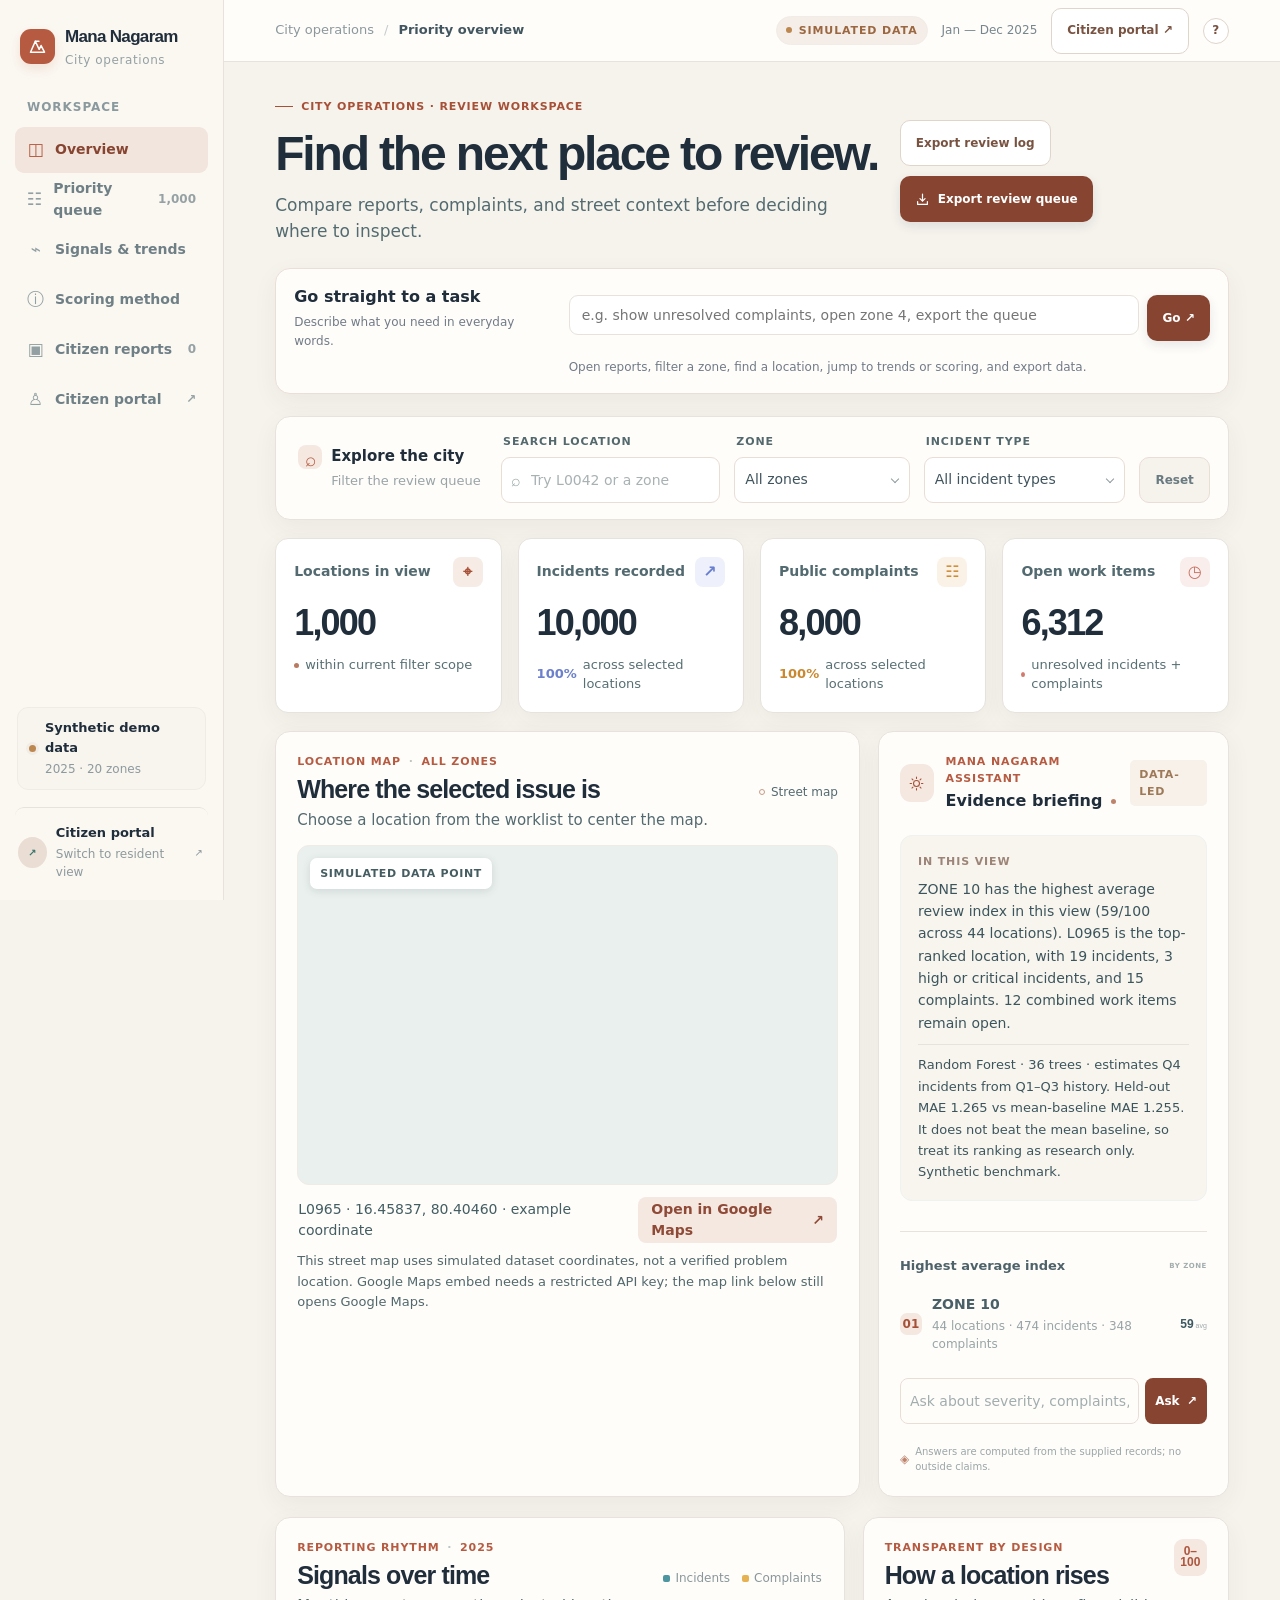
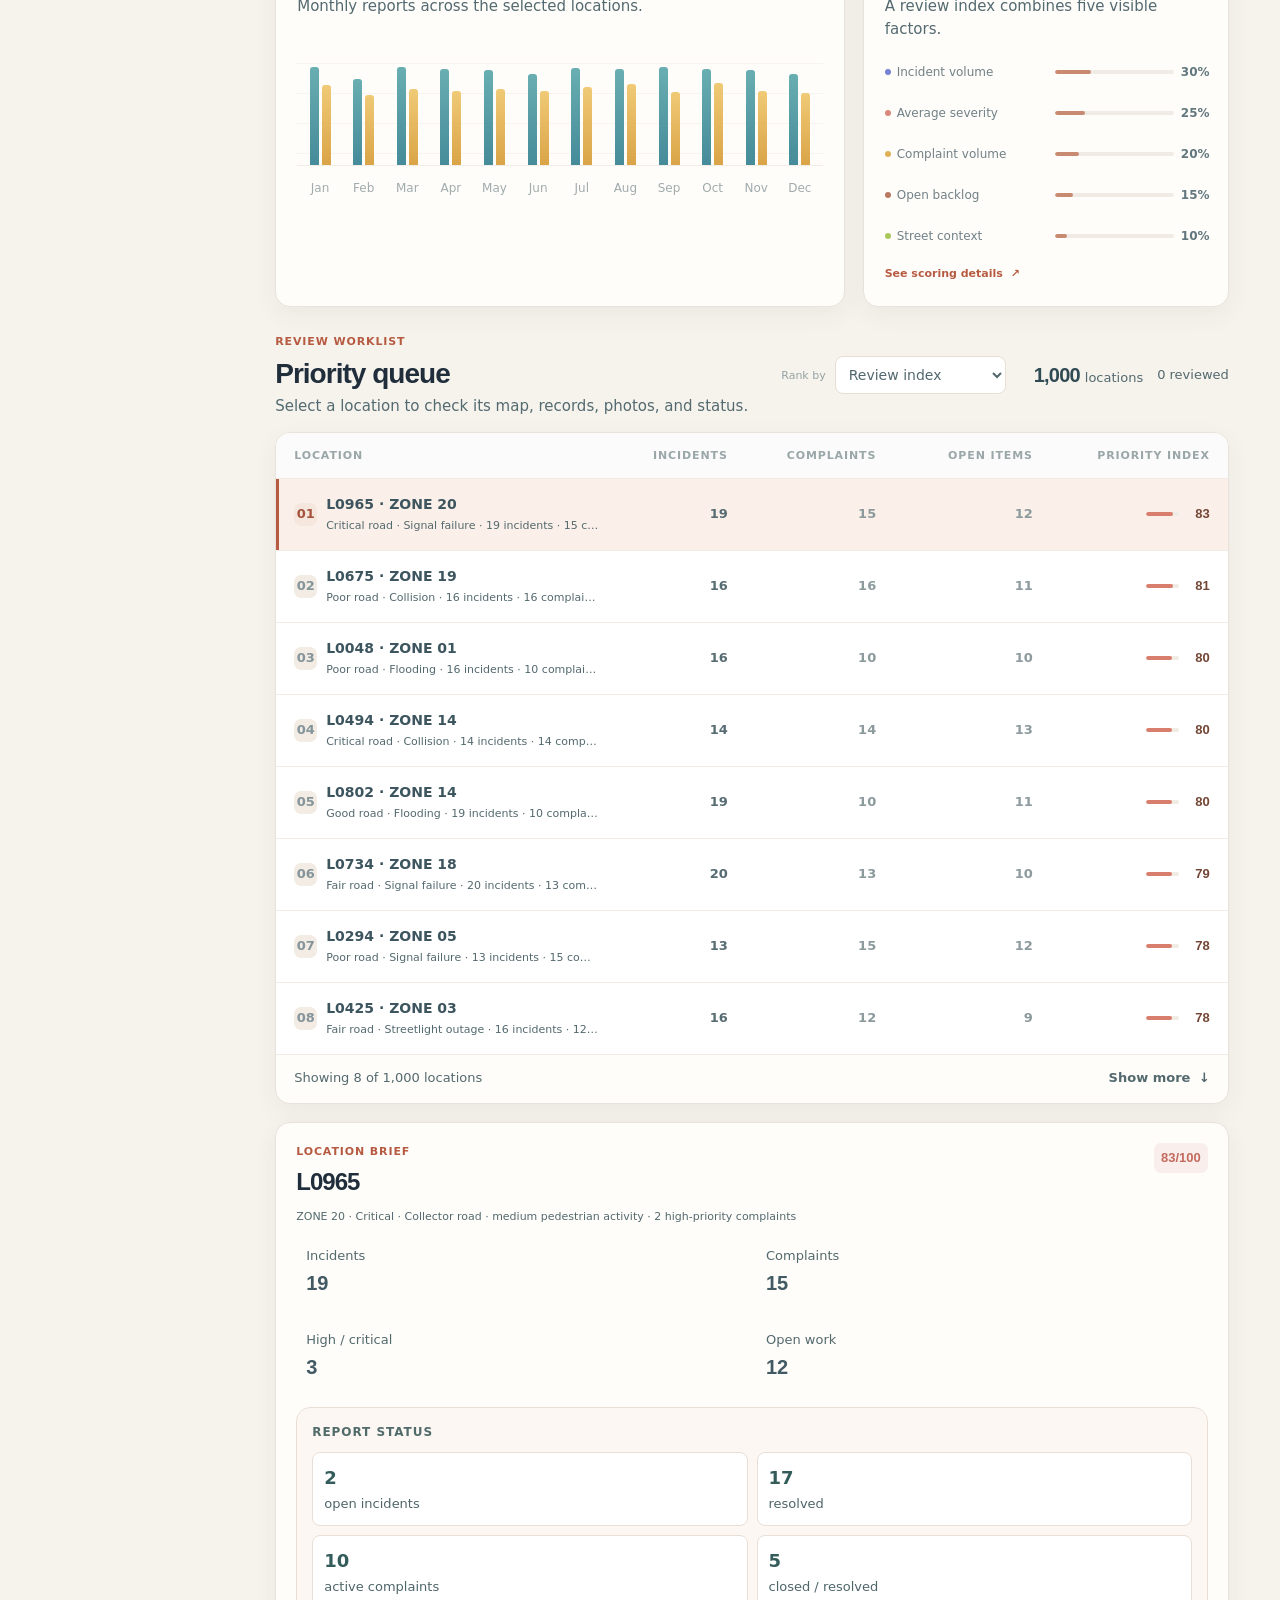
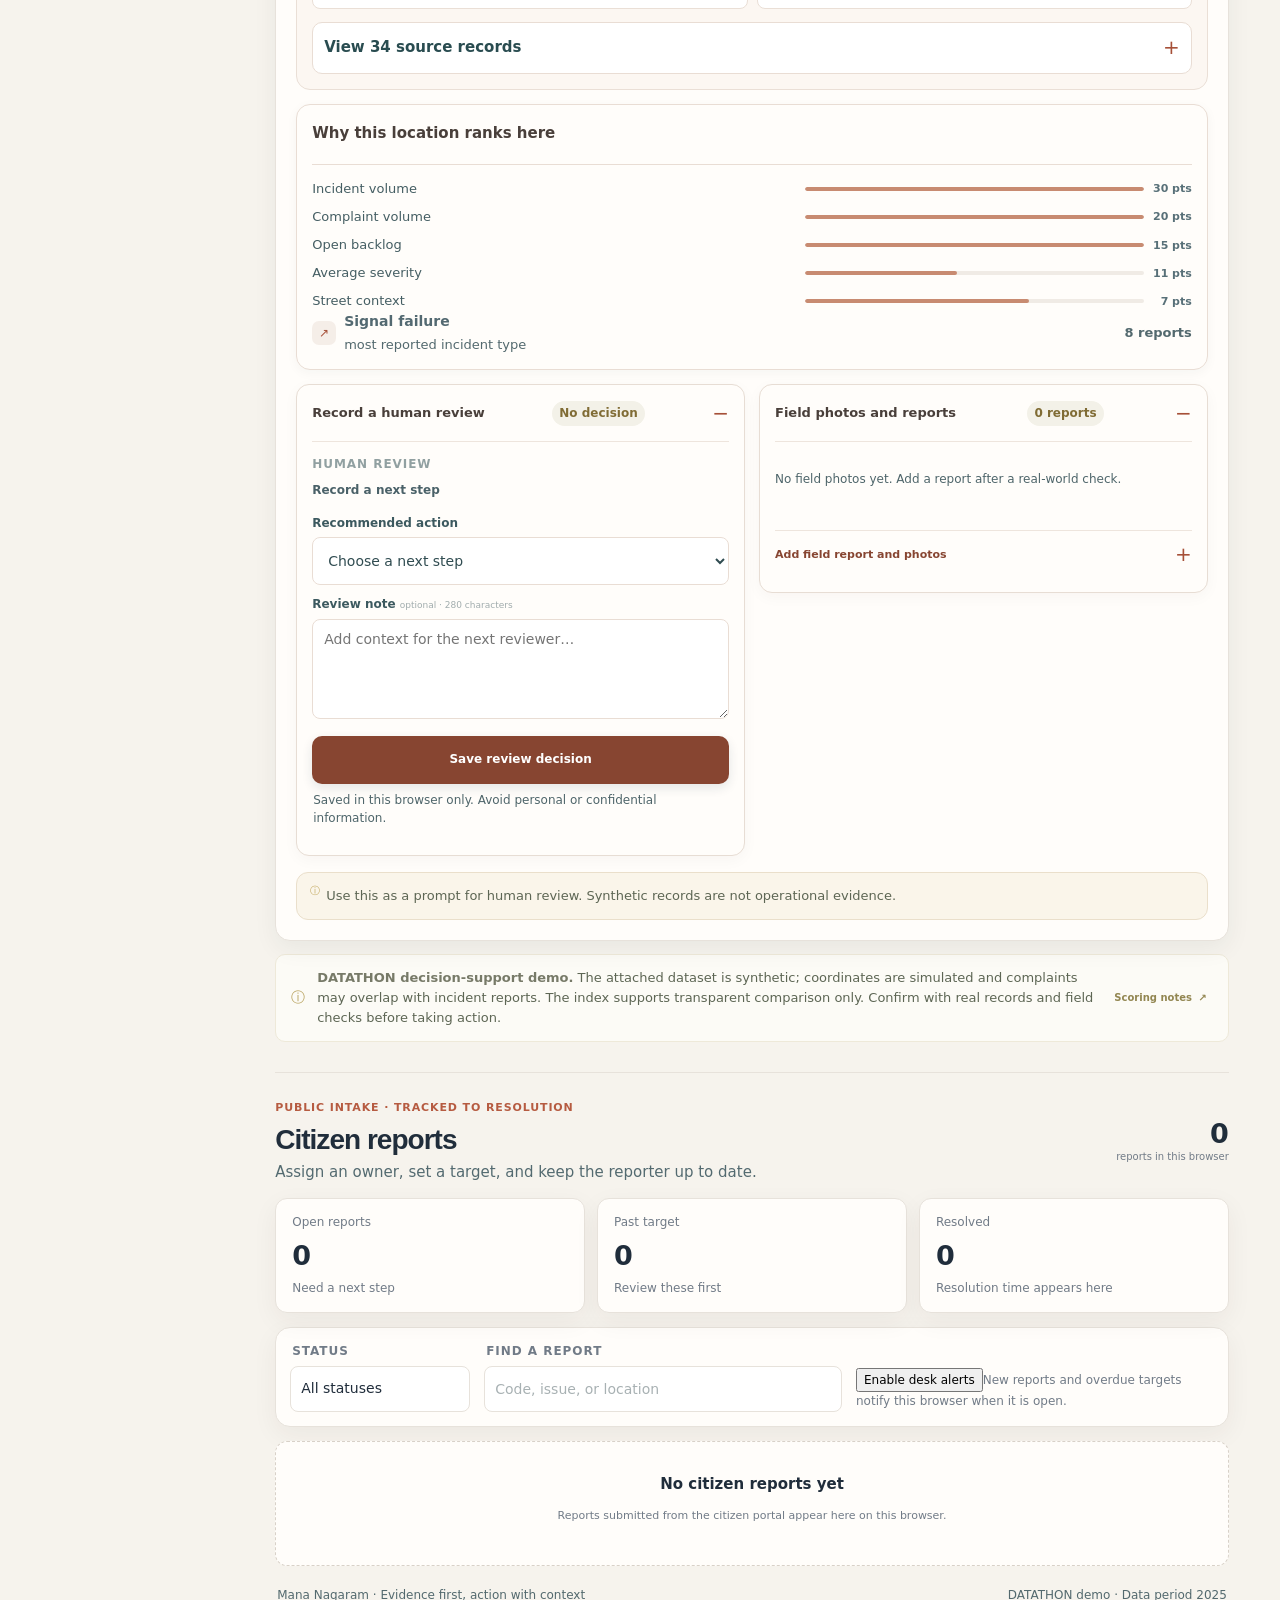
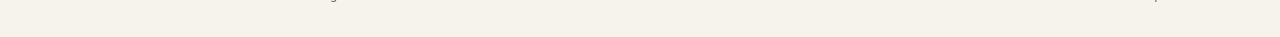
==== index.html @ a6d46797 "Increase portal text size for visibility" ====
<!doctype html>
<html lang="en">
<head>
  <meta charset="utf-8">
  <meta name="viewport" content="width=device-width, initial-scale=1">
  <meta name="theme-color" content="#f4f6f5">
  <meta name="description" content="Evidence-first city operations intelligence. Compare incident history, public complaints, and street context to decide where to review first.">
  <meta property="og:title" content="Mana Nagaram — Where should we fix first?">
  <meta property="og:description" content="An auditable city operations review queue powered by incident and complaint evidence.">
  <meta property="og:type" content="website">
  <link rel="icon" href="favicon.svg" type="image/svg+xml">
  <title>Mana Nagaram | City operations</title>
  <link rel="stylesheet" href="styles.css?v=location-details-flow-9">
  <link rel="stylesheet" href="workflow.css?v=complaint-flow-5">
</head>
<body>
  <div class="app-shell">
    <aside class="sidebar">
      <a class="brand" href="#overview" aria-label="Mana Nagaram home">
        <span class="brand-mark"><svg viewBox="0 0 24 24" aria-hidden="true"><path d="M4 18.5 9.5 6l4.4 9.2 2.2-4.3 3.9 7.6M4 18.5h16M9.5 6l2.6 5.4"/><path d="M9.5 6h4.1"/></svg></span>
        <span><strong>Mana Nagaram</strong><small>City operations</small></span>
      </a>
      <div class="nav-label">Workspace</div>
      <nav class="nav-list" aria-label="Main navigation">
        <a class="nav-item active" href="#overview"><span class="nav-icon">◫</span>Overview</a>
        <a class="nav-item" href="#queue"><span class="nav-icon">☷</span>Priority queue <span class="nav-count" id="navCount">—</span></a>
        <a class="nav-item" href="#signals"><span class="nav-icon">⌁</span>Signals & trends</a>
        <a class="nav-item" href="#method"><span class="nav-icon">ⓘ</span>Scoring method</a>
        <a class="nav-item" href="#citizenInbox"><span class="nav-icon">▣</span>Citizen reports <span class="nav-count" id="citizenInboxCount">0</span></a>
        <a class="nav-item role-switch-nav" href="citizen.html" aria-label="Switch to the citizen interface"><span class="nav-icon">♙</span>Citizen portal <span class="nav-count">↗</span></a>
      </nav>
      <div class="sidebar-spacer"></div>
      <div class="dataset-status"><span class="status-indicator"></span><div><strong>Synthetic demo data</strong><small>2025 · 20 zones</small></div></div>
      <a class="profile profile-switch" href="citizen.html" aria-label="Open the citizen portal"><div class="avatar">↗</div><div><strong>Citizen portal</strong><small>Switch to resident view</small></div><span class="more">↗</span></a>
    </aside>

    <main class="main">
      <header class="topbar">
        <div class="breadcrumb"><span>City operations</span><b>/</b><strong>Priority overview</strong></div>
        <div class="topbar-right"><span class="data-pill"><i></i> SIMULATED DATA</span><span class="top-date">Jan — Dec 2025</span><a class="button button-light" href="citizen.html">Citizen portal ↗</a><button id="methodButton" class="top-icon" aria-label="Open scoring method">?</button></div>
      </header>

      <div class="page-wrap">
        <section class="hero" id="overview">
          <div>
            <div class="eyebrow"><span class="eyebrow-line"></span>CITY OPERATIONS · REVIEW WORKSPACE</div>
            <h1>Find the next place to review.</h1>
            <p class="hero-copy">Compare reports, complaints, and street context before deciding where to inspect.</p>
          </div>
          <div class="hero-actions"><button id="exportActions" class="button button-light">Export review log</button><button id="exportTop" class="button button-dark"><svg viewBox="0 0 20 20" aria-hidden="true"><path d="M10 2.8v9.4m0 0 3.4-3.4M10 12.2 6.6 8.8M3.5 12.8v3.7h13v-3.7"/></svg>Export review queue</button></div>
        </section>

        <section class="staff-command card" aria-label="Quick actions"><div><strong>Go straight to a task</strong><small>Describe what you need in everyday words.</small></div><form id="adminCommandForm"><label class="sr-only" for="adminCommand">What do you want to do?</label><input id="adminCommand" maxlength="180" placeholder="e.g. show unresolved complaints, open zone 4, export the queue"><button class="button button-dark" type="submit">Go ↗</button></form><p id="adminCommandResult" aria-live="polite">Open reports, filter a zone, find a location, jump to trends or scoring, and export data.</p></section>

        <section class="filters card" aria-label="Dashboard filters">
          <div class="filter-title"><span class="filter-icon">⌕</span><span>Explore the city</span><small>Filter the review queue</small></div>
          <label class="filter-control search-control"><span>Search location</span><div class="control-wrap"><span class="search-glyph">⌕</span><input id="searchInput" type="search" placeholder="Try L0042 or a zone" autocomplete="off"></div></label>
          <label class="filter-control"><span>Zone</span><div class="control-wrap"><select id="zoneFilter"><option value="all">All zones</option></select><b class="caret"></b></div></label>
          <label class="filter-control"><span>Incident type</span><div class="control-wrap"><select id="issueFilter"><option value="all">All incident types</option></select><b class="caret"></b></div></label>
          <button class="button button-reset" id="resetFilters">Reset</button>
        </section>

        <section class="metric-grid" aria-label="Dataset summary">
          <article class="metric-card"><div class="metric-top"><span>Locations in view</span><span class="metric-symbol mint">⌖</span></div><div class="metric-number" id="metricLocations">—</div><div class="metric-foot"><span class="foot-dot green"></span><span>within current filter scope</span></div></article>
          <article class="metric-card"><div class="metric-top"><span>Incidents recorded</span><span class="metric-symbol blue">↗</span></div><div class="metric-number" id="metricIncidents">—</div><div class="metric-foot"><span id="metricIncidentShare" class="foot-accent blue-text">—</span><span>across selected locations</span></div></article>
          <article class="metric-card"><div class="metric-top"><span>Public complaints</span><span class="metric-symbol amber">☷</span></div><div class="metric-number" id="metricComplaints">—</div><div class="metric-foot"><span id="metricComplaintShare" class="foot-accent amber-text">—</span><span>across selected locations</span></div></article>
          <article class="metric-card"><div class="metric-top"><span>Open work items</span><span class="metric-symbol coral">◷</span></div><div class="metric-number" id="metricOpen">—</div><div class="metric-foot"><span class="foot-dot coral-dot"></span><span>unresolved incidents + complaints</span></div></article>
        </section>

        <section class="overview-grid">
          <article class="card map-card">
            <div class="section-heading map-heading"><div><div class="section-kicker">LOCATION MAP <span class="tiny-separator">·</span> <span id="mapScope">ALL ZONES</span></div><h2>Where the selected issue is</h2><p class="section-subtitle">Choose a location from the worklist to center the map.</p></div><span class="map-caption"><span class="map-caption-dot"></span>Street map</span></div>
            <div class="map-stage"><iframe id="locationMap" title="Street map centered on the selected Mana Nagaram location" loading="lazy" referrerpolicy="strict-origin-when-cross-origin"></iframe><div id="mapLocationLabel" class="map-location-label">DEMO COORDINATE</div></div>
            <div class="map-footer"><div class="map-coordinate" id="mapCoordinates">Select a location to view its map position.</div><a id="googleMapsLink" class="google-map-link" href="https://www.google.com/maps" target="_blank" rel="noopener noreferrer">Open in Google Maps <span aria-hidden="true">↗</span></a></div>
            <p class="map-disclaimer" id="mapDisclaimer">Dataset coordinates are simulated examples. Do not use them to dispatch crews.</p>
          </article>
          <article class="card briefing-card">
            <div class="assistant-top"><div class="assistant-avatar"><svg viewBox="0 0 24 24" aria-hidden="true"><path d="M12 3v2m0 14v2M3 12h2m14 0h2M5.6 5.6 7 7m10 10 1.4 1.4m0-12.8L17 7M7 17l-1.4 1.4"/><circle cx="12" cy="12" r="4.2"/></svg></div><div><div class="section-kicker">MANA NAGARAM ASSISTANT</div><div class="assistant-label">Evidence briefing <span class="live-dot"></span></div></div><span class="assist-badge">DATA-LED</span></div>
            <div class="briefing-body"><div class="briefing-label">IN THIS VIEW</div><p id="briefingText" role="status" aria-live="polite">Loading evidence summary…</p><p id="forecastNote" class="forecast-note" role="status">Loading Random Forest forecast…</p></div>
            <section class="assistant-explore" aria-label="Explore and ask about this view">
              <div class="assistant-explore-body">
                <div class="zone-leaders-head"><span>Highest average index</span><span>BY ZONE</span></div>
                <div class="zone-leaders" id="zoneLeaders"></div>
                <form class="ask-form" id="assistantForm"><label class="sr-only" for="assistantInput">Ask Mana Nagaram about the records</label><input id="assistantInput" type="text" placeholder="Ask about severity, complaints, or a zone…" autocomplete="off"><button type="submit" aria-label="Ask Mana Nagaram">Ask <span>↗</span></button></form>
                <div class="assistant-foot"><span class="shield-icon">◈</span><span>Answers are computed from the supplied records; no outside claims.</span></div>
              </div>
            </section>
          </article>
        </section>

        <section class="lower-grid" id="signals">
          <article class="card trend-card">
            <div class="section-heading trend-heading"><div><div class="section-kicker">REPORTING RHYTHM <span class="tiny-separator">·</span> 2025</div><h2>Signals over time</h2><p class="section-subtitle">Monthly reports across the selected locations.</p></div><div class="trend-legend"><span><i class="trend-key incidents-key"></i>Incidents</span><span><i class="trend-key complaints-key"></i>Complaints</span></div></div>
            <div class="trend-chart" id="trendChart" role="img" aria-label="Monthly incident and complaint reports"></div>
            <div class="trend-months" id="trendMonths"></div>
          </article>
          <article class="card method-card" id="method">
            <div class="method-head"><div><div class="section-kicker">TRANSPARENT BY DESIGN</div><h2>How a location rises</h2><p class="section-subtitle">A review index combines five visible factors.</p></div><div class="score-mark">0–<br>100</div></div>
            <div class="factor-list"><div class="factor-row"><span class="factor-name"><i class="factor-dot dot-indigo"></i>Incident volume</span><span class="factor-bar"><i style="width:30%"></i></span><strong>30%</strong></div><div class="factor-row"><span class="factor-name"><i class="factor-dot dot-rose"></i>Average severity</span><span class="factor-bar"><i style="width:25%"></i></span><strong>25%</strong></div><div class="factor-row"><span class="factor-name"><i class="factor-dot dot-amber"></i>Complaint volume</span><span class="factor-bar"><i style="width:20%"></i></span><strong>20%</strong></div><div class="factor-row"><span class="factor-name"><i class="factor-dot dot-teal"></i>Open backlog</span><span class="factor-bar"><i style="width:15%"></i></span><strong>15%</strong></div><div class="factor-row"><span class="factor-name"><i class="factor-dot dot-lime"></i>Street context</span><span class="factor-bar"><i style="width:10%"></i></span><strong>10%</strong></div></div>
            <button id="methodInline" class="text-link">See scoring details <span>↗</span></button>
          </article>
        </section>

        <section class="queue-section" id="queue">
          <div class="queue-heading"><div><div class="section-kicker">REVIEW WORKLIST</div><h2>Priority queue</h2><p class="section-subtitle">Select a location to check its map, records, photos, and status.</p></div><div class="queue-tools"><label class="sort-control"><span>Rank by</span><select id="sortBy" aria-label="Rank locations by"><option value="priority">Review index</option><option value="forecast">ML forecast · Q4</option><option value="open">Open workload</option><option value="complaints">Complaints</option><option value="incidents">Incident count</option></select></label><div class="queue-total"><strong id="queueCount">—</strong><span>locations</span></div><span class="queue-reviewed" id="queueReviewCount">— reviewed</span></div></div>
          <div class="queue-layout">
            <article class="card table-card">
              <div class="table-topline"><span>LOCATION</span><span>INCIDENTS</span><span>COMPLAINTS</span><span>OPEN ITEMS</span><span>PRIORITY INDEX</span></div>
              <div id="queueRows" class="queue-rows"></div>
              <div class="table-footer"><span id="tableShowing">Showing —</span><button id="showMore" class="text-link">Show more <span>↓</span></button></div>
            </article>
            <aside class="card detail-card" id="detailCard" aria-live="polite">
              <div class="detail-top"><div><div class="section-kicker">LOCATION BRIEF</div><h3 id="detailId">Select a location</h3></div><span class="priority-chip" id="detailPriority">—</span></div>
              <div id="detailMeta" class="detail-meta">Choose a row in the review queue to see its evidence.</div>
              <div class="detail-divider"></div>
              <div class="detail-stats"><div><span>Incidents</span><strong id="detailIncidents">—</strong></div><div><span>Complaints</span><strong id="detailComplaints">—</strong></div><div><span>High / critical</span><strong id="detailSeverity">—</strong></div><div><span>Open work</span><strong id="detailOpen">—</strong></div></div>
              <div class="detail-divider"></div>
              <section class="record-history" aria-labelledby="recordHistoryHeading">
                <div class="detail-subhead" id="recordHistoryHeading">REPORT STATUS</div>
                <div id="recordSummary" class="record-summary" aria-live="polite">Loading report status…</div>
                <details class="source-records" id="sourceRecordsDetails">
                  <summary id="sourceRecordsSummary">View incident and complaint history</summary>
                  <label class="sr-only" for="recordsFilter">Filter source records</label>
                  <select id="recordsFilter"><option value="all">All record types</option><option value="followup">Needs follow-up</option><option value="incident">Incidents only</option><option value="complaint">Complaints only</option></select>
                  <div id="sourceRecordList" class="record-list"></div>
                </details>
              </section>
              <div class="detail-divider"></div>
              <details class="detail-disclosure" open data-open-on-select>
                <summary>Why this location ranks here</summary>
                <div class="detail-disclosure-body"><div id="detailReasons" class="reason-list"></div><div class="issue-line"><span id="detailIssueIcon" class="issue-icon">↗</span><div><strong id="detailIssue">—</strong><small id="detailIssueSub">incident type</small></div><span id="detailIssueCount" class="issue-count">—</span></div></div>
              </details>
              <div class="decision-evidence-grid" aria-label="Review actions and field evidence">
                <details class="detail-disclosure decision-disclosure" open data-open-on-select>
                  <summary><span>Record a human review</span><span id="decisionSavedState" class="decision-state">No decision</span></summary>
                  <section class="decision-panel" aria-labelledby="decisionHeading">
                    <div class="decision-heading"><div><div class="detail-subhead">HUMAN REVIEW</div><strong id="decisionHeading">Record a next step</strong></div></div>
                    <label class="decision-label" for="decisionAction">Recommended action</label>
                    <select id="decisionAction"><option value="">Choose a next step</option><option>Schedule a field inspection</option><option>Request a maintenance estimate</option><option>Monitor incoming reports</option><option>Hold for local data validation</option></select>
                    <label class="decision-label" for="decisionNote">Review note <span>optional · 280 characters</span></label>
                    <textarea id="decisionNote" maxlength="280" rows="3" placeholder="Add context for the next reviewer…"></textarea>
                    <button id="saveDecision" class="button button-dark decision-save" type="button">Save review decision</button>
                    <p class="decision-foot">Saved in this browser only. Avoid personal or confidential information.</p>
                  </section>
                </details>
                <details class="detail-disclosure field-reports" aria-labelledby="fieldReportsHeading" open data-open-on-select>
                  <summary><span id="fieldReportsHeading">Field photos and reports</span><span id="fieldReportCount" class="decision-state">0 reports</span></summary>
                  <div id="fieldReportList" class="field-report-list"></div>
                  <details class="field-report-details" id="fieldReportDetails" open data-open-on-select>
                    <summary>Add field report and photos</summary>
                    <form id="fieldReportForm" class="field-report-form">
                    <label class="decision-label" for="reportType">Problem type</label>
                    <select id="reportType" required></select>
                    <div class="report-two-col">
                      <label class="field-input"><span>Observed severity</span><select id="reportSeverity"><option>Low</option><option selected>Medium</option><option>High</option><option>Critical</option></select></label>
                      <label class="field-input"><span>Current state</span><select id="reportStatus"><option>Open</option><option>Assigned</option><option>In progress</option><option>Fixed</option><option>Verified</option></select></label>
                    </div>
                    <label class="decision-label" for="reportAddress">Exact street / nearest landmark</label>
                    <input id="reportAddress" class="field-text" type="text" maxlength="160" placeholder="Street, intersection, or landmark" required>
                    <div class="report-two-col report-coordinates">
                      <label class="field-input"><span>Latitude <small>optional</small></span><input id="reportLat" type="number" step="any" min="-90" max="90" inputmode="decimal" placeholder="e.g. 16.5062"></label>
                      <label class="field-input"><span>Longitude <small>optional</small></span><input id="reportLon" type="number" step="any" min="-180" max="180" inputmode="decimal" placeholder="e.g. 80.6480"></label>
                    </div>
                    <button id="useCurrentLocation" class="location-button" type="button">Use my current location</button>
                    <label class="decision-label" for="reportPhotos">Add photos <span>up to 3 images</span></label>
                    <input id="reportPhotos" class="photo-input" type="file" accept="image/*" capture="environment" multiple>
                    <div id="photoPreview" class="photo-preview" aria-live="polite"></div>
                    <label class="decision-label" for="reportNote">What did you observe?</label>
                    <textarea id="reportNote" maxlength="500" rows="3" placeholder="Describe the issue and what changed during review…" required></textarea>
                    <p class="decision-foot">Photos, exact locations, and reports stay on this device in this demo. Avoid faces, license plates, and personal details.</p>
                    <button id="saveFieldReport" class="button button-dark decision-save" type="submit">Save field report</button>
                    </form>
                  </details>
                </details>
              </div>
              <div class="detail-caution"><span>ⓘ</span><span>Use this as a prompt for human review. Synthetic records are not operational evidence.</span></div>
            </aside>
          </div>
          <div class="disclaimer"><span class="disclaimer-icon">ⓘ</span><p><strong>DATATHON decision-support demo.</strong> The attached dataset is synthetic; coordinates are simulated and complaints may overlap with incident reports. The index supports transparent comparison only. Confirm with real records and field checks before taking action.</p><button id="methodBottom">Scoring notes <span>↗</span></button></div>
        </section>
        <section class="citizen-inbox-section" id="citizenInbox">
          <div class="queue-heading"><div><div class="section-kicker">PUBLIC INTAKE · TRACKED TO RESOLUTION</div><h2>Citizen reports</h2><p class="section-subtitle">Assign an owner, set a target, and keep the reporter up to date.</p></div><div class="inbox-total"><strong id="citizenInboxTotal">0</strong><span>reports in this browser</span></div></div>
          <div class="inbox-metrics" id="citizenInboxMetrics"></div>
          <div class="inbox-toolbar card"><label class="filter-control"><span>Status</span><div class="control-wrap"><select id="citizenStatusFilter"><option value="all">All statuses</option><option value="open">Open reports</option><option>Received</option><option>Under review</option><option>Scheduled</option><option>Resolved</option><option>Not actionable</option></select></div></label><label class="filter-control"><span>Find a report</span><div class="control-wrap"><input id="citizenReportSearch" type="search" placeholder="Code, issue, or location"></div></label><p><button class="notification-toggle" id="enableDeskNotifications" type="button">Enable desk alerts</button><span>New reports and overdue targets notify this browser when it is open.</span></p></div>
          <div class="citizen-admin-list" id="citizenReportList"></div>
          <datalist id="assigneeOptions"><option value="Asha Rao"><option value="Vikram Singh"><option value="Meera Iyer"><option value="Arjun Kumar"><option value="Sneha Das"><option value="Ravi Kumar"><option value="Pooja Nair"><option value="Operations desk"></datalist>
        </section>
        <footer class="page-footer"><span>Mana Nagaram · Evidence first, action with context</span><span>DATATHON demo · Data period 2025</span></footer>
      </div>
    </main>
  </div>

  <dialog id="methodDialog" class="method-dialog">
    <form method="dialog"><button class="dialog-close" aria-label="Close">×</button></form>
    <div class="section-kicker">SCORING DETAILS</div><h2>A review index, with the math in view.</h2>
    <p class="dialog-intro">Mana Nagaram combines normalized evidence into a 0–100 index. Each count is scaled against the 95th percentile across all locations, then capped at 100. That keeps unusually large values from dominating the queue.</p>
    <div class="dialog-weights"><div><b>30%</b><span>Incident volume<br><small>Historical reports per location</small></span></div><div><b>25%</b><span>Average severity<br><small>Low 1 · Medium 2 · High 3 · Critical 4</small></span></div><div><b>20%</b><span>Complaint volume<br><small>Public complaints per location</small></span></div><div><b>15%</b><span>Open backlog<br><small>Unresolved incidents + open complaints</small></span></div><div><b>10%</b><span>Street context<br><small>Road condition, pedestrian activity, proximity, density</small></span></div></div>
    <p class="dialog-note"><strong>ML forecast:</strong> a 36-tree Random Forest regressor estimates Q4 incident counts from Q1–Q3 incidents and complaints plus street context. Results include a location holdout test and mean-baseline comparison. The review index remains a separate, transparent heuristic. Both use synthetic data and require local validation before operational use.</p>
    <div class="dialog-source">Source: supplied DATATHON Track 3 synthetic dataset · 2025</div>
  </dialog>

  <div id="toast" class="toast" role="status" aria-live="polite"></div>

  <script src="google-maps-config.js?v=1"></script>
  <script src="data.js?v=review-workspace-4"></script>
  <script src="app.js?v=assistant-simple-2"></script>
  <script src="citizen-admin.js?v=complaint-flow-1"></script>
</body>
</html>
---- styles.css ----
:root{--bg:#f6f3ed;--paper:#fff;--ink:#172b38;--muted:#77858d;--line:#e6ebea;--teal:#b65b41;--teal-dark:#874531;--teal-soft:#f4e8e1;--blue:#5976cf;--blue-soft:#edf0fb;--amber:#d78a2d;--amber-soft:#fbf2e7;--coral:#c86758;--coral-soft:#f9eeeb;--lime:#bc9561;--shadow:0 9px 30px rgba(20,43,55,.045);--radius:16px}
*{box-sizing:border-box}
html{scroll-behavior:smooth;scroll-padding-top:24px}
body{margin:0;background:var(--bg);color:var(--ink);font-family:'DM Sans',Inter,ui-sans-serif,system-ui,-apple-system,'Segoe UI',sans-serif;font-size:13px;line-height:1.45}
button,input,select{font:inherit}button,a,select{touch-action:manipulation}button{cursor:pointer}a{color:inherit;text-decoration:none}
.app-shell{min-height:100vh;display:grid;grid-template-columns:232px minmax(0,1fr)}
.sidebar{height:100vh;position:sticky;top:0;background:#fffdfa;border-right:1px solid var(--line);display:flex;flex-direction:column;padding:25px 15px 17px;z-index:5}
.brand{display:flex;align-items:center;gap:10px;padding:0 8px 34px}.brand-mark{width:35px;height:35px;background:var(--teal);border-radius:11px;color:#fff;display:grid;place-items:center;box-shadow:0 5px 12px #b65b4124}.brand-mark svg{width:21px;fill:none;stroke:currentColor;stroke-width:1.75;stroke-linecap:round;stroke-linejoin:round}.brand strong{display:block;font-family:Manrope,sans-serif;font-size:15px;letter-spacing:-.04em}.brand em{font-style:normal;color:var(--teal)}.brand small{display:block;color:#94a0a4;font-size:9px;letter-spacing:.05em;margin-top:1px}.nav-label,.section-kicker{color:#8a999e;font-size:9px;font-weight:700;letter-spacing:.13em;text-transform:uppercase}.nav-label{padding:0 12px;margin:0 0 10px}.nav-list{display:grid;gap:4px}.nav-item{height:40px;display:flex;align-items:center;gap:11px;padding:0 12px;border-radius:10px;color:#6f7f86;font-size:12px;font-weight:600;transition:.16s}.nav-item:hover{background:#f2ece5;color:var(--ink)}.nav-item.active{background:#f4e8e1;color:#a65038}.nav-icon{width:17px;font-size:17px;font-weight:400;line-height:1;text-align:center;color:#92a0a4}.active .nav-icon{color:var(--teal)}.nav-count{margin-left:auto;color:#96a1a4;font-size:10px;font-weight:600}.sidebar-spacer{flex:1}.dataset-status{display:flex;align-items:center;gap:9px;background:#f8f5ef;border:1px solid #f0ebe5;border-radius:11px;padding:10px 11px;margin:0 2px 17px}.status-indicator,.live-dot{width:7px;height:7px;border-radius:50%;background:#bd846b;box-shadow:0 0 0 3px #f1ece6;flex:none}.dataset-status strong,.dataset-status small,.profile strong,.profile small{display:block}.dataset-status strong{font-size:10px;font-weight:700}.dataset-status small{color:#8d999d;font-size:9px;margin-top:2px}.profile{border-top:1px solid var(--line);padding:15px 3px 0;display:flex;align-items:center;gap:9px}.avatar{width:31px;height:31px;background:#e9ddd4;color:#38766c;border-radius:50%;display:grid;place-items:center;font-size:10px;font-weight:700}.profile strong{font-size:10px}.profile small{font-size:9px;color:#8d999d;margin-top:2px}.more{margin-left:auto;color:#89959a;letter-spacing:2px;font-size:10px}
.main{min-width:0}.topbar{height:60px;background:#fffdfa;border-bottom:1px solid var(--line);padding:0 40px;display:flex;align-items:center;justify-content:space-between}.breadcrumb{display:flex;align-items:center;gap:10px;color:#8b989c;font-size:11px}.breadcrumb b{font-weight:400;color:#c3ccca}.breadcrumb strong{color:#425660;font-weight:600}.topbar-right{display:flex;align-items:center;gap:14px}.data-pill{display:inline-flex;align-items:center;gap:7px;background:#f5eee8;border:1px solid #f1ece6;border-radius:20px;color:#9a6740;padding:5px 9px;font-size:8px;font-weight:700;letter-spacing:.08em}.data-pill i{width:6px;height:6px;border-radius:50%;background:#bd846b}.top-date{color:#76868d;font-size:10px}.top-icon{width:26px;height:26px;border-radius:50%;border:1px solid #e9ddd4;background:#fff;color:#6d8584;font-size:12px;font-weight:700}.page-wrap{max-width:1450px;padding:32px 40px 23px;margin:auto}.hero{display:flex;align-items:flex-end;justify-content:space-between;gap:20px;margin-bottom:22px}.eyebrow{display:flex;align-items:center;gap:8px;color:#a65038;font-size:9px;letter-spacing:.14em;font-weight:700;margin:0 0 9px}.eyebrow-line{width:18px;height:1px;background:#a65038}.hero h1{font-family:Manrope,'DM Sans',sans-serif;font-size:34px;letter-spacing:-.055em;line-height:1.08;font-weight:700;margin:0}.mobile-break{display:none}.hero-copy{color:#839097;font-size:12px;margin:9px 0 0;max-width:500px}.button{border:0;border-radius:9px;padding:10px 13px;display:inline-flex;align-items:center;justify-content:center;gap:8px;font-weight:600;font-size:10px;white-space:nowrap;transition:.17s}.button svg{width:15px;height:15px;fill:none;stroke:currentColor;stroke-width:1.6;stroke-linecap:round;stroke-linejoin:round}.button-dark{color:#fff;background:#17333e;box-shadow:0 4px 11px #16313d1c}.button-dark:hover{background:#0c5960;transform:translateY(-1px)}
.card{background:var(--paper);border:1px solid var(--line);border-radius:var(--radius);box-shadow:var(--shadow)}.filters{min-height:81px;padding:13px 15px;display:grid;grid-template-columns:1.1fr 1.25fr 1fr 1.15fr auto;align-items:end;gap:12px;margin-bottom:14px}.filter-title{align-self:center;display:grid;grid-template-columns:25px auto;column-gap:8px;align-items:center;padding:0 4px}.filter-title>span:nth-child(2){font-size:11px;font-weight:700}.filter-title small{grid-column:2;color:#99a4a7;font-size:9px;margin-top:2px}.filter-icon{width:24px;height:24px;border-radius:8px;background:#f4e8e1;color:var(--teal);display:grid;place-items:center;font-size:19px}.filter-control{display:block;min-width:0}.filter-control>span{display:block;color:#8a969a;font-size:8px;text-transform:uppercase;letter-spacing:.08em;font-weight:700;margin:0 0 5px 2px}.control-wrap{height:34px;position:relative}.control-wrap input,.control-wrap select{width:100%;height:34px;border:1px solid #e9ddd4;border-radius:8px;background:#fff;outline:none;color:#40545d;font-size:10px;padding:0 29px 0 10px;appearance:none}.control-wrap input{padding-left:29px}.control-wrap input::placeholder{color:#a8b1b3}.control-wrap input:focus,.control-wrap select:focus{border-color:#dfb9a5;box-shadow:0 0 0 3px #f7ece5}.search-glyph{position:absolute;z-index:1;left:10px;top:6px;color:#9ba9aa;font-size:16px}.caret{position:absolute;right:12px;top:13px;width:6px;height:6px;border-right:1px solid #8f9b9e;border-bottom:1px solid #8f9b9e;transform:rotate(45deg);pointer-events:none}.button-reset{height:34px;background:#f6f3ed;border:1px solid #e9ddd4;color:#697a80;padding:0 12px}.button-reset:hover{background:#f0ebe5}
.metric-grid{display:grid;grid-template-columns:repeat(4,minmax(0,1fr));gap:13px;margin-bottom:15px}.metric-card{background:#fff;border:1px solid var(--line);border-radius:13px;padding:13px 15px 12px;box-shadow:var(--shadow);min-width:0}.metric-top{display:flex;align-items:center;justify-content:space-between;color:#7c8b91;font-size:10px;font-weight:600}.metric-symbol{width:26px;height:26px;border-radius:8px;display:grid;place-items:center;font-size:16px}.metric-symbol.mint{background:#f7ece5;color:#a65038}.metric-symbol.blue{background:#eef0fb;color:#687ed0}.metric-symbol.amber{background:#fbf2e7;color:#cf8b34}.metric-symbol.coral{background:#f9eeeb;color:#c66e5f}.metric-number{font-family:Manrope,sans-serif;font-size:25px;letter-spacing:-.05em;font-weight:700;margin:6px 0 4px}.metric-foot{display:flex;align-items:center;gap:6px;color:#99a4a7;font-size:9px;white-space:nowrap}.foot-dot{width:5px;height:5px;background:#b87a60;border-radius:50%}.foot-dot.coral-dot{background:#d37a6e}.foot-accent{font-weight:700}.blue-text{color:#6c80cb}.amber-text{color:#ca8931}
.overview-grid{display:grid;grid-template-columns:minmax(0,1.75fr) minmax(280px,.85fr);gap:14px;margin-bottom:15px}.map-card{padding:16px 17px 12px;min-width:0}.section-heading{display:flex;align-items:flex-start;justify-content:space-between;gap:12px}.section-kicker{font-size:8px}.tiny-separator{color:#bdc6c4;padding:0 3px}.section-heading h2,.method-card h2,.queue-heading h2{font-family:Manrope,sans-serif;font-size:17px;letter-spacing:-.04em;margin:4px 0 2px;font-weight:700}.section-subtitle{color:#929da1;font-size:9px;margin:0}.map-caption{display:flex;align-items:center;gap:6px;color:#93a0a2;font-size:8px;white-space:nowrap;padding-top:1px}.map-caption-dot{height:6px;width:6px;border:1.5px solid #c89b84;border-radius:50%}.map-stage{height:272px;position:relative;margin:8px 2px 0 13px;border:1px solid #f0ebe5;border-radius:11px;overflow:hidden;background-color:#fffdfa;background-image:linear-gradient(to right,#f0ebe57a 1px,transparent 1px),linear-gradient(to bottom,#f0ebe57a 1px,transparent 1px);background-size:52px 52px}.map-stage svg{width:100%;height:100%;display:block}.map-stage .grid-line{stroke:#e9efec;stroke-width:1;stroke-dasharray:2 6}.map-stage .map-boundary{fill:none;stroke:#e9ddd4;stroke-width:1;stroke-dasharray:3 6}.map-axis-x,.map-axis-y{position:absolute;color:#b0bcbb;font-size:7px;letter-spacing:.04em;text-transform:uppercase;pointer-events:none}.map-axis-x{bottom:4px;left:50%;transform:translateX(-50%)}.map-axis-y{left:4px;top:50%;writing-mode:vertical-rl;transform:translateY(-50%) rotate(180deg)}.map-compass{position:absolute;z-index:1;right:11px;top:9px;color:#9aa8a7;font-size:8px;display:grid;justify-items:center;line-height:1.3}.map-compass span{font-size:13px;color:#778e8b}.map-point{cursor:pointer;transition:r .16s,opacity .16s;stroke:#fff;stroke-width:1.15}.map-point:hover{stroke:#163943;stroke-width:2}.map-point.selected{stroke:#173b43;stroke-width:2}.map-halo{fill:none;stroke:#b65b41;stroke-width:1.3;opacity:.65}.map-footer{display:flex;align-items:center;justify-content:space-between;padding:8px 1px 0}.map-legend{display:flex;gap:13px;align-items:center}.map-legend>span{display:flex;align-items:center;gap:5px;font-size:8px;color:#8e9b9e}.legend-dot{width:7px;height:7px;border-radius:50%}.legend-dot.low{background:#bd846b}.legend-dot.mid{background:#e2ad54}.legend-dot.high{background:#d77c69}.map-note{font-size:8px;color:#9ca8aa}.map-tooltip{position:absolute;display:none;pointer-events:none;z-index:4;padding:7px 9px;border-radius:8px;background:#17343f;color:#fff;font-size:9px;box-shadow:0 5px 18px #17343f30;transform:translate(-50%,-115%);white-space:nowrap}.map-tooltip strong{display:block;font-size:9px}.map-tooltip span{color:#c8d8d7;font-size:8px}
.briefing-card{padding:16px 16px 12px;display:flex;flex-direction:column;min-height:344px;overflow:hidden;position:relative}.assistant-top{display:flex;align-items:center;gap:9px}.assistant-avatar{width:29px;height:29px;background:#f4e8e1;color:#a65038;border-radius:9px;display:grid;place-items:center}.assistant-avatar svg{width:17px;height:17px;fill:none;stroke:currentColor;stroke-width:1.5;stroke-linecap:round}.assistant-label{font-size:11px;font-weight:700;margin-top:2px}.live-dot{display:inline-block;width:5px;height:5px;margin-left:3px;vertical-align:2px;box-shadow:none}.assist-badge{margin-left:auto;background:#f7f1ea;color:#9e7957;border-radius:5px;padding:4px 6px;font-size:7px;font-weight:700;letter-spacing:.07em}.briefing-body{margin:20px 0 14px;padding:12px 12px 13px;border-radius:10px;background:#f8f5ef;border:1px solid #eef2f0}.briefing-label{font-size:7px;color:#9c8578;font-weight:700;letter-spacing:.12em}.briefing-body p{font-size:10px;color:#53666d;line-height:1.65;margin:7px 0 0}.briefing-rule{height:1px;background:#f0ebe5}.zone-leaders-head{display:flex;justify-content:space-between;align-items:center;margin:12px 0 8px;color:#4e626a;font-size:9px;font-weight:700}.zone-leaders-head span:last-child{color:#a2adae;font-size:7px;font-weight:600;letter-spacing:.07em}.zone-leaders{display:grid;gap:7px}.zone-leader{display:grid;grid-template-columns:24px minmax(0,1fr) auto;gap:8px;align-items:center}.zone-rank{height:22px;width:22px;background:#f6f3ed;color:#849599;border-radius:7px;display:grid;place-items:center;font-size:8px;font-weight:700}.zone-leader:first-child .zone-rank{background:#f4e8e1;color:#a65038}.zone-main{min-width:0}.zone-name{font-size:9px;font-weight:700;color:#4a6068}.zone-meta{font-size:8px;color:#98a4a6;margin-top:1px}.zone-index{font-family:Manrope,sans-serif;font-size:11px;font-weight:700;color:#3c5861}.zone-index small{font-family:'DM Sans',sans-serif;font-size:7px;color:#9eaaab;font-weight:500}.assistant-foot{display:flex;align-items:center;gap:6px;color:#9aa6a7;font-size:7px;margin-top:auto;padding-top:13px}.shield-icon{font-size:12px;color:#bd846b}
.lower-grid{display:grid;grid-template-columns:minmax(0,1.75fr) minmax(280px,.85fr);gap:14px;margin-bottom:25px}.trend-card{padding:16px 17px 13px;min-width:0}.trend-heading{align-items:center}.trend-legend{display:flex;align-items:center;gap:12px;padding:0 1px 0 0}.trend-legend span{display:flex;align-items:center;gap:5px;color:#89979a;font-size:8px}.trend-key{height:7px;width:7px;border-radius:2px}.incidents-key{background:#4d95a0}.complaints-key{background:#e5b151}.trend-chart{height:123px;display:flex;align-items:stretch;gap:10px;padding:15px 6px 0;margin-top:4px;border-bottom:1px solid #f1ece6;background:repeating-linear-gradient(to bottom,transparent 0,transparent 29px,#f0ebe5 30px)}.trend-month-group{flex:1;min-width:0;display:flex;align-items:flex-end;justify-content:center;gap:3px}.trend-bar{width:min(9px,42%);min-width:3px;border-radius:3px 3px 0 0;transition:height .25s ease;align-self:flex-end}.trend-bar.incident{background:linear-gradient(180deg,#69aeb1,#458b99)}.trend-bar.complaint{background:linear-gradient(180deg,#f0ca76,#daa447)}.trend-bar:hover{filter:brightness(.92)}.trend-months{display:flex;gap:10px;padding:7px 6px 0}.trend-months span{flex:1;text-align:center;font-size:7px;color:#a0abad}.method-card{padding:16px 16px 14px}.method-head{display:flex;justify-content:space-between;align-items:flex-start}.method-card h2{margin-top:4px}.score-mark{background:#f4e8e1;color:#ad553d;border-radius:9px;width:38px;height:37px;display:grid;place-items:center;text-align:center;font-family:Manrope,sans-serif;font-size:12px;font-weight:800;line-height:.95}.factor-list{display:grid;gap:11px;margin-top:17px}.factor-row{display:grid;grid-template-columns:minmax(115px,1.1fr) minmax(40px,.8fr) 26px;gap:7px;align-items:center}.factor-name{display:flex;align-items:center;gap:6px;color:#718187;font-size:8px;white-space:nowrap}.factor-dot{width:6px;height:6px;border-radius:50%;flex:none}.dot-indigo{background:#7384d0}.dot-rose{background:#d8897c}.dot-amber{background:#e0af57}.dot-teal{background:#b87a60}.dot-lime{background:#a7c75b}.factor-bar{height:4px;background:#f0ebe5;border-radius:4px;overflow:hidden}.factor-bar i{height:100%;display:block;background:#c88b71;border-radius:4px}.factor-row strong{text-align:right;font-size:8px;color:#62777e}.text-link{border:0;padding:0;background:transparent;color:#b65b41;font-size:9px;font-weight:700}.text-link:hover{text-decoration:underline}.text-link span{margin-left:4px}.method-card .text-link{margin-top:17px}
.queue-section{margin-top:3px}.queue-heading{display:flex;align-items:flex-end;justify-content:space-between;margin-bottom:12px}.queue-heading h2{font-size:19px;margin:3px 0 2px}.queue-total{display:flex;align-items:baseline;gap:5px;color:#99a4a7;font-size:9px}.queue-total strong{font-family:Manrope,sans-serif;font-size:21px;letter-spacing:-.04em;color:#314b55}.queue-layout{display:grid;grid-template-columns:minmax(0,1.58fr) minmax(280px,.75fr);gap:14px;align-items:start}.table-card{overflow:hidden}.table-topline{height:37px;background:#fafbfa;border-bottom:1px solid #f0ebe5;display:grid;grid-template-columns:minmax(160px,1.7fr) .8fr .85fr .9fr 1.1fr;gap:10px;align-items:center;padding:0 15px;color:#9aa6a8;font-size:7px;font-weight:700;letter-spacing:.08em}.table-topline span:not(:first-child){text-align:right}.queue-rows{min-height:84px}.location-row{width:100%;min-height:59px;border:0;border-bottom:1px solid #f0ebe5;background:#fff;display:grid;grid-template-columns:minmax(160px,1.7fr) .8fr .85fr .9fr 1.1fr;gap:10px;align-items:center;padding:8px 15px;text-align:left;color:inherit;transition:background .14s}.location-row:hover{background:#faf6f0}.location-row.selected{background:#fbf0e9;box-shadow:inset 3px 0 0 var(--teal)}.row-location{display:flex;align-items:center;gap:9px;min-width:0}.row-rank{width:23px;height:23px;border-radius:7px;display:grid;place-items:center;background:#f2ece5;color:#849499;font-size:8px;font-weight:700;flex:none}.location-row:nth-child(1) .row-rank{background:#f4e8e1;color:#a65038}.row-name{min-width:0}.row-name strong{display:block;font-size:9px;font-weight:700;color:#3d555e}.row-name small{display:block;color:#9aa6a8;font-size:8px;margin-top:2px;overflow:hidden;text-overflow:ellipsis;white-space:nowrap}.row-number{text-align:right;font-size:9px;color:#566b72;font-weight:600}.row-number.muted{color:#8c9a9d}.priority-cell{display:flex;align-items:center;justify-content:flex-end;gap:7px}.priority-meter{height:4px;width:33px;background:#f0ebe5;border-radius:4px;overflow:hidden}.priority-meter i{height:100%;display:block;border-radius:4px;background:#bd846b}.priority-meter i.mid{background:#e2b15d}.priority-meter i.high{background:#d97d6c}.priority-score{width:24px;text-align:right;font-family:Manrope,sans-serif;font-size:10px;font-weight:800;color:#36535c}.table-footer{display:flex;align-items:center;justify-content:space-between;padding:10px 15px;color:#9aa5a8;font-size:8px}.table-footer .text-link{font-size:8px}.empty-state{padding:24px 18px;text-align:center;color:#8b999c;font-size:10px}.detail-card{padding:15px 15px 12px;min-height:100%}.detail-top{display:flex;align-items:flex-start;justify-content:space-between;gap:10px}.detail-top h3{font-family:Manrope,sans-serif;font-size:16px;letter-spacing:-.04em;margin:3px 0 0}.priority-chip{background:#f4e8e1;border-radius:7px;color:#a65038;font-family:Manrope,sans-serif;font-weight:800;font-size:10px;padding:5px 7px}.priority-chip.mid{background:#fbf3e7;color:#c28a39}.priority-chip.high{background:#f9eeeb;color:#c36a5e}.detail-meta{color:#8e9b9e;font-size:9px;line-height:1.7;margin-top:8px;min-height:28px}.detail-divider{height:1px;background:#f0ebe5;margin:12px 0}.detail-stats{display:grid;grid-template-columns:1fr 1fr;gap:11px 8px}.detail-stats>div{display:flex;flex-direction:column;gap:2px}.detail-stats span{color:#9aa6a7;font-size:8px}.detail-stats strong{font-family:Manrope,sans-serif;color:#415a63;font-size:13px}.detail-subhead{color:#91a0a1;font-size:7px;font-weight:700;letter-spacing:.1em;margin-bottom:9px}.reason-list{display:grid;gap:8px}.reason-row{display:grid;grid-template-columns:minmax(84px,1fr) 47px 26px;gap:6px;align-items:center;color:#718288;font-size:8px}.reason-row .reason-bar{height:4px;background:#f0ebe5;border-radius:5px;overflow:hidden}.reason-row .reason-bar i{height:100%;display:block;background:#c88b71;border-radius:5px}.reason-row strong{text-align:right;font-size:8px;color:#587078}.issue-line{display:flex;align-items:center;gap:8px}.issue-icon{width:24px;height:24px;background:#f5eee8;border-radius:7px;color:#a65038;display:grid;place-items:center;font-size:12px}.issue-line strong,.issue-line small{display:block}.issue-line strong{font-size:9px;color:#536971}.issue-line small{font-size:8px;color:#a0acad;margin-top:2px}.issue-count{margin-left:auto;color:#536971;font-size:9px;font-weight:700}.detail-caution{display:flex;align-items:flex-start;gap:6px;border-radius:8px;background:#faf8f1;padding:8px;color:#9b906f;font-size:7px;line-height:1.5;margin-top:13px}.detail-caution span:first-child{color:#c3a95f;font-size:10px;line-height:1}.disclaimer{display:flex;align-items:center;gap:9px;border:1px solid #eee9d9;background:#fcfbf6;border-radius:10px;padding:10px 13px;margin-top:13px}.disclaimer-icon{color:#b7a15c;font-size:14px;flex:none}.disclaimer p{font-size:8px;color:#8f917f;line-height:1.5;margin:0}.disclaimer p strong{color:#777a68}.disclaimer button{margin-left:auto;border:0;background:transparent;color:#928651;font-size:8px;font-weight:700;white-space:nowrap}.disclaimer button span{margin-left:3px}.page-footer{display:flex;justify-content:space-between;padding:17px 2px 0;color:#a3adaf;font-size:8px}
.method-dialog{width:min(540px,calc(100vw - 28px));padding:26px 28px 22px;border:1px solid #e9ddd4;border-radius:17px;background:#fff;color:var(--ink);box-shadow:0 22px 80px #142b3730;position:fixed;inset:50% auto auto 50%;transform:translate(-50%,-50%);margin:0;max-height:90vh;overflow:auto}.method-dialog::backdrop{background:#132b33a3;backdrop-filter:blur(2px)}.method-dialog form{position:absolute;right:13px;top:12px}.dialog-close{width:27px;height:27px;border:1px solid #e6ecea;background:#fff;border-radius:8px;color:#829294;font-size:18px;line-height:1}.method-dialog h2{font-family:Manrope,sans-serif;letter-spacing:-.05em;font-size:23px;margin:6px 30px 8px 0}.dialog-intro,.dialog-note{color:#77878c;font-size:10px;line-height:1.7}.dialog-weights{display:grid;gap:8px;margin:16px 0}.dialog-weights>div{display:flex;align-items:center;gap:12px;border:1px solid #f0ebe5;border-radius:9px;padding:9px 11px}.dialog-weights b{width:42px;color:#a65038;font-family:Manrope,sans-serif;font-size:13px}.dialog-weights span{font-size:9px;color:#566b71;font-weight:700}.dialog-weights small{color:#95a1a3;font-weight:400}.dialog-note{background:#faf6f0;border-radius:9px;padding:10px 11px}.dialog-note strong{color:#526a70}.dialog-source{font-size:8px;color:#a0acad;margin-top:14px}.mobile-break{display:none}
@media(max-width:1180px){.app-shell{grid-template-columns:205px minmax(0,1fr)}.page-wrap{padding-left:26px;padding-right:26px}.topbar{padding:0 26px}.overview-grid,.lower-grid{grid-template-columns:minmax(0,1.4fr) minmax(260px,.9fr)}.queue-layout{grid-template-columns:minmax(0,1.3fr) minmax(260px,.8fr)}.map-stage{height:250px}.filters{grid-template-columns:1fr 1.1fr .9fr 1.05fr auto;gap:9px}.filter-title{grid-template-columns:23px auto;column-gap:5px}.table-topline,.location-row{grid-template-columns:minmax(130px,1.5fr) .7fr .8fr .85fr 1fr;gap:7px;padding-left:11px;padding-right:11px}}
@media(max-width:920px){.app-shell{grid-template-columns:66px minmax(0,1fr)}.sidebar{padding:20px 9px 14px;align-items:center}.brand{padding:0 0 30px}.brand>span:last-child,.nav-label,.nav-item:not(.active):not(:hover),.nav-item{font-size:0}.nav-item{width:44px;height:42px;justify-content:center;padding:0;margin:0 auto}.nav-icon{font-size:17px}.nav-count{display:none}.nav-list{width:100%}.dataset-status{padding:8px;margin:0 0 13px}.dataset-status>div,.profile>div:not(.avatar),.more{display:none}.profile{justify-content:center;width:100%;padding-top:13px}.topbar{padding:0 20px}.page-wrap{padding:26px 20px}.overview-grid,.lower-grid{grid-template-columns:1fr 1fr}.briefing-card{min-height:unset}.queue-layout{grid-template-columns:1fr}.detail-card{display:grid;grid-template-columns:1fr 1fr;column-gap:18px}.detail-top,.detail-meta,.detail-divider,.detail-caution{grid-column:span 2}.detail-divider:nth-of-type(2){display:none}.detail-stats{padding-top:12px}.detail-card .detail-subhead:nth-of-type(1){padding-top:12px}.filters{grid-template-columns:1.05fr 1fr 1fr auto}.filter-title{grid-column:span 4}.filters .filter-title small{display:none}.filters{align-items:center}.filter-control>span{font-size:7px}.map-stage{height:230px}}
@media(max-width:680px){.app-shell{display:block}.sidebar{height:auto;position:sticky;top:0;width:100%;padding:0 14px;display:flex;flex-direction:row;justify-content:space-between;border-right:0;border-bottom:1px solid var(--line);align-items:center}.brand{padding:9px 0}.brand-mark{width:30px;height:30px}.brand strong{font-size:13px}.brand small{font-size:8px}.nav-label,.dataset-status,.profile{display:none}.nav-list{width:auto;display:flex;gap:3px}.nav-item{width:37px;height:37px}.nav-item:nth-child(n+3){display:none}.topbar{height:45px;padding:0 15px}.breadcrumb{font-size:9px}.topbar-right{gap:8px}.data-pill{padding:4px 6px;font-size:7px}.top-date{font-size:8px}.top-icon{width:23px;height:23px}.page-wrap{padding:22px 14px}.hero{align-items:flex-start;margin-bottom:17px;flex-direction:column;gap:12px}.hero h1{font-size:30px}.hero-copy{font-size:11px;max-width:390px}.hero .button{align-self:stretch}.filters{grid-template-columns:1fr 1fr;gap:9px;padding:12px}.filter-title{grid-column:span 2}.search-control{grid-column:span 2}.filter-control>span{font-size:8px}.button-reset{align-self:end}.metric-grid{grid-template-columns:1fr 1fr;gap:9px}.metric-card{padding:11px}.metric-number{font-size:22px}.metric-foot{font-size:8px}.overview-grid,.lower-grid{grid-template-columns:1fr;gap:10px}.map-card,.trend-card{padding:13px}.section-heading h2,.method-card h2{font-size:16px}.section-subtitle{font-size:8px}.map-stage{height:230px;margin-left:10px}.map-footer{align-items:flex-start;gap:7px;flex-direction:column}.map-note{align-self:flex-end;margin-top:-16px}.briefing-card{min-height:280px}.lower-grid{margin-bottom:20px}.trend-chart{height:110px;gap:5px;padding-left:2px;padding-right:2px}.trend-months{gap:5px;padding-left:2px;padding-right:2px}.method-card{padding:14px}.queue-heading{align-items:flex-start}.queue-heading h2{font-size:17px}.queue-heading .section-subtitle{max-width:275px}.queue-total{padding-top:12px}.queue-layout{gap:10px}.table-card{overflow-x:auto}.table-topline,.location-row{min-width:570px}.table-topline{height:32px}.location-row{min-height:55px}.detail-card{display:block;padding:14px}.detail-divider:nth-of-type(2){display:block}.disclaimer{align-items:flex-start}.disclaimer button{display:none}.page-footer{font-size:7px}.method-dialog{padding:23px 19px 18px}.method-dialog h2{font-size:20px}.dialog-intro,.dialog-note{font-size:9px}}
@media(prefers-reduced-motion:reduce){*,*::before,*::after{scroll-behavior:auto!important;transition:none!important}}
.sr-only{position:absolute;width:1px;height:1px;padding:0;margin:-1px;overflow:hidden;clip:rect(0,0,0,0);white-space:nowrap;border:0}
.ask-form{display:flex;gap:6px;margin-top:12px}.ask-form input{min-width:0;flex:1;height:32px;border:1px solid #e9ddd4;border-radius:8px;background:#fffdfa;padding:0 9px;color:#415860;font:inherit;font-size:8px;outline:none}.ask-form input::placeholder{color:#a1adae}.ask-form input:focus{border-color:#c88d72;box-shadow:0 0 0 3px #f7ece5}.ask-form button{border:0;border-radius:8px;background:#a65038;color:#fff;padding:0 10px;font-size:8px;font-weight:700}.ask-form button:hover{background:#874531}.ask-form button span{margin-left:3px}.ask-suggestions{display:flex;gap:5px;flex-wrap:wrap;margin-top:6px}.ask-suggestions button{border:1px solid #e9efec;border-radius:20px;background:#fff;color:#829194;padding:4px 7px;font-size:7px;cursor:pointer}.ask-suggestions button:hover{border-color:#e2c7b8;color:#a65038;background:#fbf5ef}.assistant-foot{margin-top:10px}.briefing-card .assistant-foot{padding-top:10px}
.metric-grid{grid-template-columns:repeat(5,minmax(0,1fr))}
.hero-actions{display:flex;align-items:center;gap:8px;flex-wrap:wrap}
.button-light{border:1px solid #e9ddd4;background:#fff;color:#4b686b}.button-light:hover{background:#f7f1ea;border-color:#e2c7b8}
.queue-tools{display:flex;align-items:center;gap:17px}
.sort-control{display:flex;align-items:center;gap:7px;color:#95a2a4;font-size:9px}
.sort-control select{height:31px;border:1px solid #e9ddd4;border-radius:8px;background:#fff;color:#52676e;padding:0 25px 0 9px;font-size:9px;outline:none}
.sort-control select:focus{border-color:#c88d72;box-shadow:0 0 0 3px #f7ece5}
.row-review{color:#a0aaac}.row-review.saved{color:#a65038;font-weight:700}
.decision-panel{border:1px solid #e9ddd4;background:#fffdfa;border-radius:10px;padding:11px;margin-top:13px}
.decision-heading{display:flex;align-items:flex-start;justify-content:space-between;gap:8px;margin-bottom:11px}
.decision-heading .detail-subhead{margin:0 0 3px}
.decision-heading>div>strong{font-size:10px;color:#4a6168}
.decision-state{border-radius:20px;padding:4px 7px;background:#f2ece5;color:#8c999a;font-size:7px;font-weight:700;white-space:nowrap}
.decision-state.is-saved{background:#f4e8e1;color:#a65038}
.decision-label{display:flex;justify-content:space-between;gap:8px;color:#687b80;font-size:8px;font-weight:700;margin:8px 0 5px}
.decision-label span{color:#a1acad;font-size:7px;font-weight:400}
.decision-panel select,.decision-panel textarea{width:100%;border:1px solid #e9ddd4;border-radius:7px;background:#fff;color:#465e65;padding:8px;font:inherit;font-size:9px;outline:none}
.decision-panel select{height:33px;padding:0 8px}
.decision-panel textarea{min-height:58px;resize:vertical;line-height:1.5}
.decision-panel select:focus,.decision-panel textarea:focus{border-color:#c88d72;box-shadow:0 0 0 3px #f7ece5}
.decision-save{width:100%;margin-top:9px;padding:9px 11px}
.decision-save:disabled{opacity:.5;cursor:not-allowed;transform:none}
.decision-foot{margin:7px 1px 0;color:#9aa6a7;font-size:7px;line-height:1.45}
.toast{position:fixed;z-index:20;right:22px;bottom:22px;max-width:min(360px,calc(100vw - 32px));padding:11px 15px;border-radius:10px;background:#17343f;color:#fff;font-size:10px;box-shadow:0 10px 30px #17343f30;opacity:0;transform:translateY(8px);pointer-events:none;transition:opacity .18s,transform .18s}
.toast.visible{opacity:1;transform:translateY(0)}
@media(max-width:1180px){.metric-grid{grid-template-columns:repeat(3,minmax(0,1fr))}}
@media(max-width:920px){.decision-panel{grid-column:1/-1}.detail-divider{grid-column:1/-1}.queue-tools{gap:10px}}
@media(max-width:680px){.metric-grid{grid-template-columns:1fr 1fr}.hero-actions{width:100%}.hero-actions .button{flex:1}.queue-heading{gap:10px;flex-direction:column}.queue-tools{width:100%;justify-content:space-between}.sort-control{font-size:8px}.sort-control select{max-width:150px}.toast{right:12px;bottom:12px}}

/* Calm, readable workspace refresh */
:root {
  --bg: #f6f3ed;
  --ink: #172f39;
  --muted: #687d83;
  --line: #e9ddd4;
  --teal: #b65b41;
  --shadow: 0 5px 20px rgba(24, 49, 56, .035);
  --radius: 15px;
}
body { font-size: 14px; line-height: 1.5; }
button, input, select, textarea { font: inherit; }
button { cursor: pointer; }
.app-shell { grid-template-columns: 224px minmax(0, 1fr); }
.sidebar { padding: 24px 15px 18px; }
.brand { gap: 10px; padding: 0 5px 28px; }
.brand strong { font-size: 16px; }
.brand small { font-size: 11px; }
.nav-label, .section-kicker { font-size: 10px; letter-spacing: .1em; }
.nav-item { min-height: 42px; font-size: 13px; border-radius: 9px; }
.nav-icon { font-size: 17px; }
.dataset-status strong, .profile strong { font-size: 12px; }
.dataset-status small, .profile small { font-size: 10px; }
.topbar { height: 62px; padding-inline: clamp(20px, 4vw, 56px); }
.breadcrumb, .top-date { font-size: 12px; }
.data-pill { font-size: 9px; }
.page-wrap { max-width: 1540px; padding: 36px clamp(20px, 4vw, 56px) 32px; }
.hero { align-items: center; margin-bottom: 24px; }
.hero h1 { max-width: 760px; font-size: clamp(32px, 3.2vw, 46px); line-height: 1.08; letter-spacing: -.045em; }
.hero-copy { max-width: 650px; margin-top: 11px; font-size: 15px; color: #657a80; }
.eyebrow { font-size: 10px; margin-bottom: 12px; }
.hero-actions { gap: 10px; }
.button { min-height: 42px; border-radius: 10px; padding: 10px 15px; font-size: 12px; }
.button-dark { background: #123c42; }
.filters { grid-template-columns: 1.1fr 1.25fr 1fr 1.15fr auto; min-height: 92px; padding: 16px 18px; gap: 14px; margin-bottom: 18px; }
.filter-title > span:nth-child(2) { font-size: 13px; }
.filter-title small { font-size: 11px; }
.filter-control > span { font-size: 10px; margin-bottom: 7px; }
.control-wrap, .control-wrap input, .control-wrap select { height: 40px; }
.control-wrap input, .control-wrap select { font-size: 12px; border-radius: 9px; }
.search-glyph { top: 8px; }
.button-reset { height: 40px; font-size: 12px; }
.metric-grid { grid-template-columns: repeat(4, minmax(0, 1fr)); gap: 14px; margin-bottom: 18px; }
.metric-card { padding: 16px 18px; border-radius: 13px; }
.metric-top { font-size: 12px; }
.metric-symbol { width: 30px; height: 30px; }
.metric-number { margin: 8px 0 5px; font-size: 32px; }
.metric-foot { font-size: 10px; }
.overview-grid { grid-template-columns: minmax(0, 1.5fr) minmax(320px, .9fr); gap: 18px; margin-bottom: 20px; }
.card { border-radius: 15px; box-shadow: var(--shadow); }
.map-card, .briefing-card, .trend-card, .method-card { padding: 21px; }
.section-heading h2, .method-card h2, .queue-heading h2 { font-size: 21px; letter-spacing: -.035em; }
.section-subtitle { margin-top: 4px; font-size: 12px; line-height: 1.5; }
.map-heading { align-items: center; }
.map-caption, .map-note { font-size: 10px; }
.map-stage { height: 300px; margin-top: 15px; border-radius: 12px; }
.map-footer { padding-top: 12px; }
.map-legend > span { font-size: 10px; }
.briefing-card { min-height: 0; align-self: stretch; }
.assistant-top { gap: 12px; }
.assistant-avatar { width: 38px; height: 38px; border-radius: 11px; }
.assistant-label { font-size: 14px; }
.assist-badge { padding: 6px 9px; font-size: 9px; }
.briefing-body { margin-top: 22px; padding: 16px; border-radius: 12px; background: #f8f5ef; }
.briefing-label { font-size: 9px; letter-spacing: .08em; }
.briefing-body p { font-size: 13px; line-height: 1.7; }
.assistant-explore { margin-top: 16px; border-top: 1px solid var(--line); }
.assistant-explore summary { position: relative; padding: 15px 22px 2px 0; color: #326d68; font-size: 12px; font-weight: 700; cursor: pointer; list-style: none; }
.assistant-explore summary::-webkit-details-marker { display: none; }
.assistant-explore summary::after { content: '+'; position: absolute; right: 2px; top: 11px; font-size: 19px; font-weight: 400; }
.assistant-explore[open] summary::after { content: '−'; }
.assistant-explore-body { padding-top: 12px; }
.zone-leaders-head { font-size: 10px; }
.zone-leader { padding-block: 10px; }
.zone-name { font-size: 11px; }
.zone-meta { font-size: 9px; }
.zone-index { font-size: 13px; }
.ask-form { margin-top: 14px; }
.ask-form input, .ask-form button { min-height: 40px; font-size: 11px; }
.ask-suggestions button { padding: 6px 10px; font-size: 10px; }
.assistant-foot { font-size: 10px; }
.lower-grid { grid-template-columns: minmax(0, 1.4fr) minmax(300px, .9fr); gap: 18px; margin-bottom: 26px; }
.trend-heading { align-items: center; }
.trend-legend { font-size: 10px; }
.trend-chart { height: 132px; margin-top: 16px; }
.trend-months { font-size: 9px; margin-top: 6px; }
.method-head { align-items: flex-start; }
.method-card .text-link { margin-top: 14px; font-size: 11px; }
.factor-row { min-height: 30px; font-size: 10px; }
.factor-row strong { font-size: 10px; }
.queue-section { margin-top: 8px; }
.queue-heading { align-items: center; margin-bottom: 14px; }
.queue-heading h2 { margin-top: 6px; font-size: 24px; }
.queue-tools { gap: 14px; }
.sort-control { gap: 9px; font-size: 11px; }
.sort-control select { height: 38px; font-size: 11px; }
.queue-total { padding: 0 0 0 14px; }
.queue-total strong { font-size: 20px; }
.queue-total span, .queue-reviewed { font-size: 10px; }
.queue-reviewed { color: #71857f; white-space: nowrap; }
.queue-layout { grid-template-columns: minmax(0, 1.35fr) minmax(330px, .8fr); gap: 16px; align-items: start; }
.table-card { overflow: hidden; }
.table-topline, .location-row { grid-template-columns: minmax(0, 1.5fr) .58fr .68fr .72fr .82fr; gap: 10px; padding-inline: 18px; }
.table-topline { min-height: 46px; height: 46px; font-size: 9px; }
.location-row { min-height: 68px; }
.row-name strong, .priority-score { font-size: 12px; }
.row-name small, .row-number { font-size: 10px; }
.row-rank { font-size: 10px; }
.table-footer { min-height: 48px; padding-inline: 18px; font-size: 10px; }
.text-link { font-size: 10px; }
.detail-card { position: sticky; top: 18px; padding: 20px; }
.detail-top h3 { font-size: 20px; }
.detail-meta { font-size: 11px; line-height: 1.6; }
.detail-stats > div { padding: 10px; }
.detail-stats span { font-size: 9px; }
.detail-stats strong { font-size: 16px; }
.detail-subhead { font-size: 9px; }
.reason-row { grid-template-columns: minmax(100px, 1fr) minmax(55px, .7fr) 40px; gap: 8px; font-size: 10px; }
.reason-row strong { font-size: 9px; }
.decision-panel { padding: 14px; }
.decision-heading > div > strong { font-size: 12px; }
.decision-label { font-size: 10px; }
.decision-label span, .decision-foot { font-size: 9px; }
.decision-panel select, .decision-panel textarea { font-size: 11px; }
.decision-panel select { height: 40px; }
.decision-panel textarea { min-height: 76px; }
.decision-save { min-height: 42px; }
.detail-caution { padding: 10px; font-size: 9px; }
.disclaimer { gap: 12px; padding: 13px 15px; }
.disclaimer p, .disclaimer button { font-size: 10px; }
.page-footer { padding-top: 20px; font-size: 10px; }
.empty-state { padding: 26px; font-size: 12px; }
.toast { font-size: 12px; }
.detail-close, .detail-scrim { display: none; }

@media (max-width: 1180px) {
  .filters { grid-template-columns: 1fr 1.1fr .9fr 1.05fr auto; }
  .metric-grid { grid-template-columns: repeat(2, minmax(0, 1fr)); }
  .overview-grid, .lower-grid { grid-template-columns: minmax(0, 1.25fr) minmax(280px, .9fr); }
  .queue-layout { grid-template-columns: minmax(0, 1.1fr) minmax(300px, .85fr); }
}
@media (max-width: 920px) {
  .app-shell { grid-template-columns: 72px minmax(0, 1fr); }
  .sidebar { padding: 20px 10px; }
  .brand { padding: 0 0 24px; }
  .brand > span:last-child, .nav-label, .nav-count, .dataset-status > div, .profile > div:not(.avatar), .more { display: none; }
  .nav-item { width: 44px; height: 44px; min-height: 44px; margin: 0 auto; padding: 0; font-size: 0; }
  .nav-icon { font-size: 18px; }
  .overview-grid, .lower-grid { grid-template-columns: 1fr; }
  .map-stage { height: 280px; }
  .briefing-card { min-height: 0; }
  .queue-layout { grid-template-columns: 1fr; }
  .detail-card { position: static; display: grid; grid-template-columns: 1fr 1fr; column-gap: 20px; }
  .detail-top, .detail-meta, .detail-divider, .detail-caution, .decision-panel { grid-column: 1 / -1; }
  .detail-divider:nth-of-type(2) { display: none; }
  .queue-tools { gap: 10px; }
}
@media (max-width: 680px) {
  html { scroll-padding-top: 66px; }
  .app-shell { display: block; }
  .sidebar { height: 62px; width: 100%; padding: 0 14px; flex-direction: row; align-items: center; justify-content: space-between; border-right: 0; border-bottom: 1px solid var(--line); }
  .brand { gap: 8px; padding: 0; }
  .brand-mark { width: 34px; height: 34px; }
  .brand > span:last-child { display: block; }
  .brand strong { font-size: 14px; }
  .brand small { font-size: 9px; }
  .nav-label, .dataset-status, .profile { display: none; }
  .nav-list { display: flex; align-items: center; gap: 5px; width: auto; }
  .nav-item, .nav-item:not(.active):not(:hover) { display: inline-flex; width: auto; height: 36px; min-height: 36px; margin: 0; padding: 0 10px; gap: 6px; border-radius: 8px; font-size: 10px; }
  .nav-item:nth-child(n+3) { display: none; }
  .nav-icon { font-size: 13px; }
  .topbar { height: 43px; padding-inline: 15px; }
  .breadcrumb { gap: 6px; font-size: 10px; }
  .topbar-right { gap: 7px; }
  .data-pill { padding: 4px 7px; font-size: 8px; }
  .top-date { font-size: 9px; }
  .top-icon { width: 26px; height: 26px; }
  .page-wrap { padding: 23px 15px 25px; }
  .hero { gap: 14px; margin-bottom: 17px; flex-direction: column; align-items: stretch; }
  .hero h1 { max-width: 470px; font-size: clamp(30px, 8vw, 38px); line-height: 1.08; }
  .hero-copy { max-width: 440px; font-size: 13px; line-height: 1.55; }
  .eyebrow { font-size: 9px; margin-bottom: 9px; }
  .hero-actions { width: 100%; gap: 8px; }
  .hero-actions .button { flex: 1; min-width: 0; min-height: 42px; padding-inline: 8px; font-size: 10px; }
  .filters { grid-template-columns: 1fr 1fr; align-items: end; gap: 10px; padding: 13px; margin-bottom: 13px; }
  .filter-title { grid-column: 1 / -1; padding: 0; }
  .filter-title small { display: block; }
  .search-control { grid-column: 1 / -1; }
  .filter-control > span { font-size: 9px; }
  .control-wrap, .control-wrap input, .control-wrap select { height: 40px; }
  .control-wrap input, .control-wrap select { padding-right: 24px; font-size: 11px; }
  .button-reset { min-height: 40px; }
  .metric-grid { grid-template-columns: 1fr 1fr; gap: 9px; margin-bottom: 13px; }
  .metric-card { padding: 12px; border-radius: 12px; }
  .metric-top { align-items: flex-start; gap: 5px; font-size: 10px; line-height: 1.35; }
  .metric-symbol { width: 25px; height: 25px; flex: none; font-size: 13px; }
  .metric-number { font-size: 25px; margin: 6px 0 3px; }
  .metric-foot { min-height: 24px; align-items: flex-start; gap: 4px; font-size: 8px; white-space: normal; line-height: 1.35; }
  .overview-grid, .lower-grid { grid-template-columns: 1fr; gap: 11px; margin-bottom: 18px; }
  .map-card, .briefing-card, .trend-card, .method-card { padding: 15px; }
  .section-heading { gap: 8px; }
  .section-kicker { font-size: 9px; }
  .section-heading h2, .method-card h2 { margin-top: 5px; font-size: 19px; }
  .section-subtitle { font-size: 11px; }
  .map-caption { max-width: 90px; align-items: flex-start; white-space: normal; line-height: 1.35; font-size: 9px; }
  .map-stage { height: 232px; margin: 13px 0 0; border-radius: 10px; }
  .map-axis-x, .map-axis-y { font-size: 8px; }
  .map-footer { gap: 8px; flex-direction: row; align-items: center; }
  .map-legend { gap: 9px; flex-wrap: wrap; }
  .map-legend > span, .map-note { font-size: 8px; }
  .map-note { margin: 0; text-align: right; }
  .briefing-card { min-height: 0; }
  .assistant-avatar { width: 33px; height: 33px; }
  .assistant-label { font-size: 13px; }
  .briefing-body { margin-top: 14px; padding: 13px; }
  .briefing-label { font-size: 8px; }
  .briefing-body p { margin-bottom: 0; font-size: 12px; line-height: 1.6; }
  .assistant-explore summary { font-size: 11px; }
  .lower-grid { margin-bottom: 22px; }
  .trend-chart { height: 110px; gap: 5px; padding-inline: 2px; }
  .trend-months { gap: 5px; padding-inline: 2px; font-size: 8px; }
  .trend-heading { align-items: flex-start; }
  .trend-legend { padding-top: 3px; font-size: 9px; }
  .method-card .factor-list { display: none; }
  .method-head { align-items: center; }
  .method-card .text-link { margin-top: 12px; }
  .score-mark { width: 45px; height: 45px; font-size: 11px; }
  .queue-heading { flex-direction: column; align-items: stretch; gap: 11px; margin-bottom: 12px; }
  .queue-heading h2 { font-size: 21px; }
  .queue-tools { width: 100%; justify-content: space-between; gap: 6px; flex-wrap: wrap; }
  .sort-control { gap: 6px; font-size: 10px; }
  .sort-control select { max-width: 145px; height: 36px; font-size: 10px; }
  .queue-total { padding-left: 0; }
  .queue-total strong { font-size: 18px; }
  .queue-total span, .queue-reviewed { font-size: 9px; }
  .table-card { overflow: hidden; }
  .table-topline { display: none; }
  .location-row { min-width: 0; min-height: 66px; grid-template-columns: minmax(0, 1fr) 54px; gap: 8px; padding: 11px 12px; }
  .row-location { min-width: 0; grid-column: 1; }
  .row-rank { width: 22px; font-size: 9px; }
  .row-name { min-width: 0; }
  .row-name strong { font-size: 11px; }
  .row-name small { display: block; max-width: 100%; overflow: hidden; font-size: 9px; line-height: 1.35; }
  .row-number { display: none; }
  .priority-cell { grid-column: 2; grid-row: 1; gap: 5px; }
  .priority-meter { width: 30px; }
  .priority-score { font-size: 11px; }
  .table-footer { min-height: 43px; padding-inline: 12px; font-size: 9px; }
  .detail-card { display: none; }
  .detail-card.is-open { position: fixed; z-index: 42; inset: auto 10px 10px; display: block; max-height: min(82dvh, 760px); overflow: auto; padding: 17px; border-radius: 16px; box-shadow: 0 20px 70px rgba(20, 43, 55, .28); }
  .detail-scrim { position: fixed; z-index: 41; inset: 0; display: block; border: 0; background: rgba(17, 39, 43, .54); opacity: 0; pointer-events: none; transition: opacity .18s ease; }
  .detail-scrim.is-open { opacity: 1; pointer-events: auto; }
  .detail-top { position: relative; align-items: center; padding-right: 30px; }
  .detail-top h3 { font-size: 19px; }
  .detail-close { position: absolute; top: 0; right: 0; display: grid; place-items: center; width: 30px; height: 30px; border: 1px solid var(--line); border-radius: 9px; background: #fff; color: #546c70; font-size: 21px; line-height: 1; }
  .detail-meta { margin-top: 11px; font-size: 10px; }
  .detail-stats { margin-top: 11px; }
  .detail-stats > div { padding: 8px; }
  .detail-stats strong { font-size: 15px; }
  .detail-divider { margin-block: 13px; }
  .reason-row { grid-template-columns: minmax(90px, 1fr) minmax(50px, .7fr) 40px; font-size: 9px; }
  .decision-panel { margin-top: 12px; }
  .disclaimer { align-items: flex-start; gap: 8px; padding: 11px; }
  .disclaimer p { font-size: 9px; }
  .disclaimer button { display: none; }
  .page-footer { gap: 12px; flex-wrap: wrap; font-size: 8px; }
  .method-dialog { padding: 24px 20px 20px; }
  .method-dialog h2 { font-size: 22px; }
  .dialog-intro, .dialog-note { font-size: 11px; }
  .toast { right: 12px; bottom: 12px; font-size: 11px; }
}


@media (prefers-reduced-motion: reduce) {
  .detail-scrim { transition: none; }
}
@media (max-width: 680px) {
  .page-wrap { display: flex; flex-direction: column; }
  .hero { order: 1; }
  .filters { order: 2; }
  .metric-grid { order: 3; }
  .overview-grid { order: 4; }
  .queue-section { order: 5; }
  .lower-grid { order: 6; }
  .page-footer { order: 7; }
}

/* Readability and evidence workspace */
.section-kicker { font-size: 10px; }
.section-subtitle { font-size: 12px; line-height: 1.5; }
.filter-control > span, .filter-title, .metric-top { font-size: 12px; }
.control-wrap input, .control-wrap select { font-size: 14px; }
.button, .button-reset, .sort-control, .sort-control select { font-size: 12px; }
.metric-number { font-size: 27px; }
.metric-foot { font-size: 10px; }
.map-stage { height: 340px; margin: 14px 0 0; background: #eaf0ee; }
.map-stage iframe { display: block; width: 100%; height: 100%; border: 0; }
.map-location-label { position: absolute; top: 12px; left: 12px; padding: 7px 10px; border-radius: 7px; background: #fff; color: #455d61; box-shadow: 0 2px 9px #183b3d22; font-size: 11px; font-weight: 800; letter-spacing: .06em; }
.map-coordinate { color: #50696e; font-size: 12px; line-height: 1.45; }
.google-map-link { display: inline-flex; align-items: center; gap: 6px; min-height: 40px; padding: 0 13px; border-radius: 8px; background: #f4e8e1; color: #8f4a37; font-size: 12px; font-weight: 750; text-decoration: none; }
.google-map-link:hover { background: #e9ddd4; }
.map-disclaimer { margin: 8px 0 0; color: #697b7e; font-size: 11px; line-height: 1.5; }
.briefing-body p { font-size: 13px; line-height: 1.65; }
.forecast-note { margin: 10px 0 0 !important; padding-top: 9px; border-top: 1px solid var(--line); color: #566f72; font-size: 11px !important; }
.queue-heading h2 { font-size: 22px; }
.table-topline { font-size: 10px; }
.row-name strong { font-size: 13px; }
.row-name small { font-size: 11px; line-height: 1.45; }
.row-number { font-size: 12px; }
.priority-score { font-size: 13px; }
.table-footer, .table-footer .text-link { font-size: 11px; }
.detail-top h3 { font-size: 20px; }
.detail-meta { font-size: 12px; line-height: 1.55; }
.detail-stats span { font-size: 11px; }
.detail-stats strong { font-size: 17px; }
.detail-subhead { font-size: 10px; }
.record-summary { display: grid; grid-template-columns: 1fr 1fr; gap: 7px; }
.record-stat { display: flex; flex-direction: column; gap: 2px; padding: 9px; border: 1px solid #e9efec; border-radius: 8px; background: #fffdfa; }
.record-stat strong { color: #335c5a; font-size: 16px; }
.record-stat span { color: #586c70; font-size: 11px; }
.source-records { margin-top: 10px; }
.source-records summary, .detail-disclosure > summary, .field-report-details > summary { display: flex; justify-content: space-between; align-items: center; gap: 9px; min-height: 44px; color: #355b5b; font-size: 13px; font-weight: 700; cursor: pointer; list-style: none; }
.source-records summary::-webkit-details-marker, .detail-disclosure > summary::-webkit-details-marker, .field-report-details > summary::-webkit-details-marker { display: none; }
.source-records summary::after, .detail-disclosure > summary::after, .field-report-details > summary::after { content: '+'; color: #a65038; font-size: 20px; font-weight: 400; }
.source-records[open] summary::after, .detail-disclosure[open] > summary::after, .field-report-details[open] > summary::after { content: '−'; }
.source-records select { width: 100%; min-height: 40px; margin: 5px 0; padding: 0 10px; border: 1px solid #e9ddd4; border-radius: 8px; background: #fff; font-size: 12px; }
.record-list { display: grid; gap: 7px; }
.source-record { padding: 10px; border: 1px solid #f1ece6; border-radius: 8px; }
.source-record-head, .field-report-card-head { display: flex; align-items: flex-start; justify-content: space-between; gap: 9px; }
.source-record-head strong, .field-report-card strong { font-size: 12px; color: #405d60; }
.source-record p { margin: 4px 0 0; color: #637477; font-size: 11px; line-height: 1.45; }
.record-status, .decision-state { flex: none; padding: 4px 7px; border-radius: 99px; background: #f3f1e8; color: #806c35; font-size: 10px; font-weight: 700; }
.record-status.is-open { background: #fff0e7; color: #a25227; }
.record-status.is-closed { background: #f4e8e1; color: #9a6740; }
.record-empty, .field-report-empty { color: #637477; font-size: 12px; line-height: 1.5; }
.detail-disclosure { margin-top: 3px; border-bottom: 1px solid #f1ece6; }
.detail-disclosure > summary { min-height: 48px; }
.detail-disclosure-body { padding: 0 0 12px; }
.detail-disclosure .reason-row { font-size: 11px; }
.decision-panel { margin: 0 0 12px; }
.decision-disclosure > summary { flex-wrap: wrap; }
.decision-label, .field-input > span { display: block; margin: 10px 0 5px; color: #536a6e; font-size: 12px; font-weight: 700; }
.decision-panel select, .decision-panel textarea, .field-report-form textarea, .field-text, .field-input input, .field-input select { min-height: 42px; width: 100%; border: 1px solid #e9ddd4; border-radius: 8px; background: #fff; color: #304c51; padding: 9px 11px; font: inherit; font-size: 13px; }
.decision-panel textarea, .field-report-form textarea { min-height: 80px; line-height: 1.5; }
.decision-save { min-height: 44px; font-size: 13px; }
.decision-foot { font-size: 11px; line-height: 1.5; }
.field-reports > summary { color: #355b5b; }
.field-report-list { display: grid; gap: 10px; padding-bottom: 10px; }
.field-report-card { padding: 12px; border: 1px solid #f1ece6; border-radius: 10px; background: #fffdfa; }
.field-report-card-head small { display: block; margin-top: 3px; color: #627478; font-size: 10px; }
.report-status-select { min-height: 36px; max-width: 136px; border: 1px solid #e9ddd4; border-radius: 8px; background: #fff; color: #355b5b; padding: 0 8px; font-size: 11px; }
.field-report-address, .field-report-note { margin: 9px 0 0; color: #415b60; font-size: 12px; line-height: 1.5; overflow-wrap: anywhere; }
.field-report-gps { display: block; margin-top: 6px; color: #65777a; font-size: 11px; }
.field-report-images, .photo-preview { display: flex; gap: 8px; margin-top: 10px; overflow-x: auto; }
.field-report-images img, .photo-preview img { width: 94px; height: 82px; flex: 0 0 auto; object-fit: cover; border-radius: 8px; background: #f0ebe5; }
.field-report-details { border-top: 1px solid #e9efec; }
.field-report-form { padding: 6px 0 12px; }
.report-two-col { display: grid; grid-template-columns: 1fr 1fr; gap: 9px; }
.field-input small { color: #77878a; font-weight: 400; }
.photo-input { width: 100%; min-height: 42px; font-size: 12px; }
.location-button { min-height: 40px; margin: 8px 0; padding: 0 12px; border: 1px solid #e5d6cc; border-radius: 8px; background: #f8f5ef; color: #286b61; font-size: 12px; font-weight: 700; }
.detail-caution { font-size: 11px; line-height: 1.5; }
.disclaimer p { font-size: 11px; line-height: 1.55; }
.page-footer { font-size: 10px; }
:focus-visible { outline: 3px solid #a65038 !important; outline-offset: 2px; }
button, a, summary, select, input, textarea { touch-action: manipulation; }
@media (max-width: 680px) {
  .map-stage { height: 300px; }
  .detail-card.is-open { max-height: min(90dvh, 900px); }
  .detail-card { font-size: 13px; }
  .detail-divider { margin-block: 10px; }
  .record-summary { gap: 6px; }
  .record-stat { padding: 8px; }
  .report-two-col { gap: 7px; }
  .google-map-link { min-height: 42px; }
  .map-footer { align-items: flex-start; }
  .metric-foot { font-size: 10px; }
}

/* Readability pass: comfortable dashboard type and touch targets at every size. */
body { font-size: 16px; line-height: 1.55; color: #18323a; }
.nav-label, .section-kicker, .eyebrow, .briefing-label, .detail-subhead { font-size: 12px; letter-spacing: .08em; }
.brand strong { font-size: 17px; }
.brand small { font-size: 11px; }
.nav-item { min-height: 46px; font-size: 14px; }
.nav-count, .dataset-status small, .profile small, .top-date { font-size: 12px; }
.dataset-status strong, .profile strong { font-size: 13px; }
.breadcrumb { font-size: 13px; }
.data-pill { font-size: 11px; }
.hero h1 { font-size: clamp(36px, 4vw, 48px); line-height: 1.12; }
.hero-copy { font-size: 17px; line-height: 1.55; color: #536b70; }
.button { min-height: 46px; padding: 11px 15px; font-size: 14px; }
.filters { min-height: 100px; }
.filter-title > span:nth-child(2) { font-size: 15px; }
.filter-title small { font-size: 13px; }
.filter-control > span { color: #53696e; font-size: 12px; }
.control-wrap, .control-wrap input, .control-wrap select { height: 46px; }
.control-wrap input, .control-wrap select { font-size: 16px; }
.search-glyph { top: 12px; }
.caret { top: 19px; }
.button-reset { height: 46px; }
.metric-grid { gap: 16px; }
.metric-card { padding: 18px; }
.metric-top { color: #536a70; font-size: 14px; line-height: 1.4; }
.metric-number { font-size: 36px; }
.metric-foot { color: #586f73; font-size: 13px; line-height: 1.45; white-space: normal; }
.section-heading h2, .method-card h2, .queue-heading h2 { font-size: 25px; line-height: 1.25; }
.section-subtitle { color: #536a70; font-size: 15px; line-height: 1.5; }
.map-caption, .map-note, .map-legend > span { color: #536a70; font-size: 12px; }
.map-axis-x, .map-axis-y, .map-compass { font-size: 11px; }
.map-footer { gap: 12px; }
.map-coordinate { color: #435e63; font-size: 14px; line-height: 1.5; }
.google-map-link { min-height: 46px; font-size: 14px; }
.map-disclaimer { color: #52686c; font-size: 13px; line-height: 1.55; }
.assistant-label { font-size: 15px; }
.assist-badge { font-size: 11px; }
.briefing-body { padding: 17px; }
.briefing-body p { color: #3c555c; font-size: 15px; line-height: 1.65; }
.forecast-note { color: #455e63; font-size: 13px !important; }
.zone-leaders-head { font-size: 13px; }
.zone-leader { min-height: 42px; }
.zone-rank { font-size: 12px; }
.zone-name { font-size: 14px; }
.zone-meta { font-size: 12px; }
.zone-index { font-size: 15px; }
.trend-legend span, .trend-months span, .factor-name, .factor-row strong { font-size: 12px; }
.text-link { font-size: 13px; }
.queue-heading h2 { font-size: 28px; }
.queue-heading .section-subtitle { font-size: 15px; }
.queue-total, .queue-total span, .queue-reviewed { color: #53696e; font-size: 13px; }
.sort-control, .sort-control select { font-size: 14px; }
.table-topline { font-size: 11px; }
.location-row { min-height: 72px; }
.row-name strong { font-size: 15px; }
.row-name small { color: #53696e; font-size: 13px; line-height: 1.45; }
.row-rank { font-size: 12px; }
.row-number, .priority-score { font-size: 14px; }
.table-footer, .table-footer .text-link { color: #53696e; font-size: 13px; }
.detail-top h3 { font-size: 24px; }
.priority-chip { font-size: 13px; }
.detail-meta { color: #53696e; font-size: 14px; line-height: 1.6; }
.detail-stats span { color: #53696e; font-size: 13px; }
.detail-stats strong { font-size: 20px; }
.reason-row, .detail-disclosure .reason-row { color: #455e63; font-size: 13px; }
.reason-row strong { font-size: 13px; }
.issue-line strong { font-size: 14px; }
.issue-line small, .issue-count { color: #53696e; font-size: 13px; }
.record-stat strong { font-size: 18px; }
.record-stat span, .source-record p, .record-empty, .field-report-empty { color: #4e656a; font-size: 13px; line-height: 1.55; }
.source-records summary, .detail-disclosure > summary, .field-report-details > summary { min-height: 50px; color: #294c50; font-size: 15px; }
.source-records select { min-height: 46px; font-size: 15px; }
.source-record-head strong, .field-report-card strong { font-size: 14px; }
.record-status, .decision-state { font-size: 12px; }
.decision-label, .field-input > span { color: #3c595f; font-size: 14px; }
.decision-panel select, .decision-panel textarea, .field-report-form textarea, .field-text, .field-input input, .field-input select { min-height: 48px; font-size: 16px; }
.decision-panel textarea, .field-report-form textarea { min-height: 100px; }
.decision-save { min-height: 48px; font-size: 15px; }
.decision-foot, .field-report-address, .field-report-note, .field-report-gps { color: #4e656a; font-size: 13px; line-height: 1.55; }
.report-status-select, .photo-input, .location-button { min-height: 46px; font-size: 14px; }
.detail-caution, .disclaimer p { color: #5d6654; font-size: 13px; line-height: 1.55; }
.page-footer { color: #53696e; font-size: 12px; }
.method-dialog h2 { font-size: 26px; }
.dialog-intro, .dialog-note { color: #435c61; font-size: 14px; line-height: 1.6; }
.ask-form input, .ask-form button { min-height: 46px; font-size: 14px; }
.ask-suggestions button { min-height: 38px; font-size: 12px; }

@media (max-width: 920px) {
  .app-shell { grid-template-columns: 72px minmax(0, 1fr); }
  .nav-item { min-height: 46px; }
  .filter-control > span { font-size: 12px; }
}

@media (max-width: 680px) {
  body { font-size: 16px; }
  .sidebar { min-height: 64px; padding: 6px 10px; gap: 8px; }
  .brand { flex: none; gap: 7px; padding: 5px 0; }
  .brand-mark { width: 34px; height: 34px; }
  .brand strong { font-size: 15px; }
  .brand small { font-size: 10px; }
  .nav-list { flex: 1; min-width: 0; display: flex; justify-content: flex-end; gap: 3px; overflow-x: auto; scrollbar-width: thin; }
  .nav-item, .nav-item:not(.active):not(:hover), .nav-item:nth-child(n+3) { display: inline-flex; flex: none; width: auto; height: 42px; min-height: 42px; padding: 0 8px; gap: 5px; font-size: 12px; white-space: nowrap; }
  .nav-icon { font-size: 14px; }
  .topbar { height: 50px; padding-inline: 14px; }
  .breadcrumb { font-size: 12px; gap: 6px; }
  .data-pill { font-size: 10px; }
  .top-date { font-size: 11px; }
  .page-wrap { padding: 22px 14px 28px; }
  .hero h1 { font-size: clamp(34px, 8.5vw, 42px); }
  .hero-copy { font-size: 16px; }
  .hero-actions .button { min-height: 48px; padding-inline: 10px; font-size: 13px; }
  .filters { gap: 11px; padding: 15px; }
  .filter-title > span:nth-child(2) { font-size: 16px; }
  .filter-control > span { font-size: 12px; }
  .control-wrap, .control-wrap input, .control-wrap select { height: 48px; }
  .control-wrap input, .control-wrap select { font-size: 16px; }
  .button-reset { height: 48px; }
  .metric-grid { gap: 10px; }
  .metric-card { min-height: 122px; padding: 14px; }
  .metric-top { font-size: 13px; }
  .metric-number { font-size: 31px; }
  .metric-foot { font-size: 12px; line-height: 1.4; }
  .map-card, .briefing-card, .trend-card, .method-card { padding: 17px; }
  .section-kicker { font-size: 11px; }
  .section-heading h2, .method-card h2 { font-size: 23px; }
  .section-subtitle { font-size: 14px; }
  .map-caption { display: none; }
  .map-stage { height: 300px; margin: 13px 0 0; }
  .map-footer { align-items: stretch; flex-direction: column; }
  .google-map-link { justify-content: center; }
  .map-note { align-self: flex-start; margin-top: 0; }
  .briefing-body { margin: 16px 0 12px; padding: 14px; }
  .briefing-label { font-size: 11px; }
  .briefing-body p { font-size: 14px; }
  .forecast-note { font-size: 12px !important; }
  .zone-leader { grid-template-columns: 30px minmax(0, 1fr) auto; }
  .queue-heading { align-items: flex-start; gap: 12px; }
  .queue-heading h2 { font-size: 27px; }
  .queue-tools { width: 100%; justify-content: space-between; }
  .sort-control, .sort-control select { font-size: 14px; }
  .queue-layout { grid-template-columns: 1fr; gap: 12px; }
  .table-card { overflow: hidden; }
  .table-topline { display: none; }
  .location-row { min-width: 0; grid-template-columns: minmax(0, 1fr) auto; gap: 6px 10px; min-height: 96px; padding: 13px 12px; }
  .row-location { grid-column: 1; align-items: flex-start; gap: 9px; }
  .row-rank { width: 30px; height: 30px; font-size: 12px; }
  .row-name strong { font-size: 16px; }
  .row-name small { display: block; margin-top: 5px; color: #4c6469; font-size: 13px; line-height: 1.45; white-space: normal; overflow: visible; }
  .location-row .row-number { display: none; }
  .priority-cell { grid-column: 2; grid-row: 1; align-self: start; gap: 5px; }
  .priority-meter { width: 27px; }
  .priority-score { font-size: 15px; }
  .table-footer { min-height: 48px; padding: 10px 12px; font-size: 12px; }
  .detail-card { padding: 16px; }
  .detail-top h3 { font-size: 23px; }
  .detail-meta { font-size: 14px; }
  .detail-divider { margin-block: 13px; }
  .detail-stats { gap: 14px; }
  .detail-stats strong { font-size: 21px; }
  .source-records summary, .detail-disclosure > summary, .field-report-details > summary { font-size: 14px; }
  .report-two-col { grid-template-columns: 1fr; gap: 8px; }
  .field-report-images img, .photo-preview img { width: 116px; height: 96px; }
  .disclaimer { padding: 13px; }
  .disclaimer p { font-size: 13px; }
  .page-footer { flex-direction: column; gap: 6px; font-size: 12px; }
  .method-dialog { width: min(94vw, 620px); padding: 22px 18px; }
}

/* Give each evidence and action section a clear visual boundary. */
.detail-card > .detail-divider { height: 0; margin: 0; background: transparent; }
.record-history { margin: 14px 0; padding: 15px; border: 1px solid #e9ddd4; border-radius: 14px; background: #faf6f0; }
.record-history > .detail-subhead { margin-bottom: 10px; color: #506b69; }
.record-summary { gap: 9px; }
.record-stat { min-height: 68px; padding: 11px; border-color: #e9ddd4; background: #fff; }
.source-records { margin-top: 13px; padding: 0 11px; border: 1px solid #e9ddd4; border-radius: 10px; background: #fff; }
.detail-card > .detail-disclosure { margin: 0 0 14px; padding: 0 15px; border: 1px solid #e9ddd4; border-radius: 14px; background: #fff; box-shadow: 0 3px 12px rgba(22, 55, 49, .04); overflow: hidden; }
.detail-card > .detail-disclosure > summary { min-height: 60px; padding: 10px 0; color: #244a4d; font-size: 15px; line-height: 1.45; }
.detail-card > .detail-disclosure[open] > summary { margin-bottom: 13px; border-bottom: 1px solid #e9ddd4; }
.detail-card > .detail-disclosure > summary::after { flex: none; width: 26px; height: 26px; display: grid; place-items: center; border-radius: 50%; background: #f5eee8; color: #a65038; font-size: 19px; }
.detail-card > .detail-disclosure[open] { background: #fffdfa; }
.detail-card > .detail-disclosure > .detail-disclosure-body,
.detail-card > .detail-disclosure > .decision-panel,
.detail-card > .detail-disclosure > .field-report-list,
.detail-card > .detail-disclosure > .field-report-details { padding-bottom: 14px; }
.decision-panel { margin-bottom: 0; }
.decision-heading { margin-bottom: 12px; }
.decision-heading strong { font-size: 16px; }
.decision-foot { margin-bottom: 12px; }
.detail-card > .field-reports > summary { color: #244a4d; }
.field-report-empty { padding: 6px 0 10px; }
.field-report-details { margin-top: 9px; padding-top: 8px; border-top: 1px solid #e9ddd4; }
.field-report-details > summary { min-height: 52px; color: #8f4a37; }
.field-report-card { padding: 14px; border-color: #e9ddd4; background: #fff; }
.detail-caution { margin-top: 3px; border: 1px solid #ece6d4; border-radius: 12px; padding: 13px; background: #fbfaf4; }

@media (max-width: 680px) {
  .record-history { margin: 12px 0 16px; padding: 13px; }
  .detail-card > .detail-disclosure { margin-bottom: 13px; padding-inline: 13px; border-radius: 13px; }
  .detail-card > .detail-disclosure > summary { min-height: 60px; font-size: 15px; }
  .detail-card > .detail-disclosure[open] > summary { margin-bottom: 12px; }
  .detail-card > .detail-disclosure > .decision-panel,
  .detail-card > .detail-disclosure > .field-report-list,
  .detail-card > .detail-disclosure > .field-report-details { padding-bottom: 13px; }
  .field-report-details > summary { min-height: 54px; }
  .detail-caution { margin-top: 2px; padding: 13px; }
}

@media (max-width: 680px) {
  .sidebar { min-height: 104px; padding: 7px 14px 9px; display: flex; flex-wrap: wrap; align-content: center; gap: 4px; }
  .brand { flex: 0 0 100%; padding: 0; }
  .nav-list { width: 100%; flex: 1 0 100%; justify-content: space-between; gap: 4px; overflow-x: auto; }
  .nav-item, .nav-item:not(.active):not(:hover), .nav-item:nth-child(n+3) { flex: 1 0 auto; justify-content: center; min-width: max-content; }
}

/* Keep the selected location brief in the page flow beneath the priority list. */
.queue-layout { display: grid; grid-template-columns: minmax(0, 1fr); gap: 0; }
.detail-card, .detail-card.is-open { position: static; inset: auto; display: block; width: 100%; min-height: 0; max-height: none; overflow: visible; margin-top: 18px; padding: 20px; border-radius: 15px; box-shadow: 0 8px 24px rgba(20, 43, 55, .06); }
.detail-card { scroll-margin-top: 18px; }
.detail-close, .detail-scrim { display: none !important; }
.detail-card > .detail-disclosure[open] > summary { cursor: default; }
.detail-card > .detail-disclosure[data-open-on-select] > summary::after { display: none; }
.detail-card > .detail-disclosure[data-open-on-select][open] > summary { margin-bottom: 14px; }
.detail-card > .detail-disclosure[data-open-on-select] { overflow: visible; }
.detail-card > .detail-disclosure[data-open-on-select] > :not(summary) { padding-bottom: 14px; }
.record-history { margin-top: 14px; }
.detail-caution { margin-top: 4px; }
@media (max-width: 680px) {
  .queue-layout { grid-template-columns: minmax(0, 1fr); gap: 0; }
  .detail-card, .detail-card.is-open { position: static !important; inset: auto; display: block !important; width: 100%; max-height: none; overflow: visible; margin-top: 15px; padding: 15px; border-radius: 14px; box-shadow: 0 6px 20px rgba(20, 43, 55, .06); }
  .detail-card > .detail-disclosure[data-open-on-select] { margin-bottom: 13px; }
  .detail-card > .detail-disclosure[data-open-on-select] > summary { min-height: 48px; padding: 5px 0 10px; }
  .detail-card > .detail-disclosure[data-open-on-select][open] > summary { margin-bottom: 12px; }
}
---- workflow.css ----
:root {
  --bg: #f6f3ed;
  --paper: #fffdfa;
  --ink: #202d3b;
  --muted: #717b87;
  --line: #e7e2db;
  --teal: #b65b41;
  --teal-dark: #874531;
  --teal-soft: #f4e8e1;
  --blue: #647991;
  --blue-soft: #edf0f4;
  --coral: #b85d43;
  --lime: #bc9561;
  --shadow: 0 8px 26px rgba(46, 42, 36, .055);
}
body { background: var(--bg); color: var(--ink); }
.sidebar { background: #fbf8f2; border-color: var(--line); }
.brand em, .section-kicker { color: var(--teal); }
.nav-item.active { color: var(--teal-dark); background: #f2e5dd; }
.nav-item.active .nav-icon { color: var(--teal); }
.status-indicator, .data-pill i { background: #bd8750; }
.button-dark, .ask-form button { background: var(--teal-dark); }
.button-dark:hover, .ask-form button:hover { background: #6f392a; }
.button-light, .top-icon { border-color: #dfd5ca; color: #795342; }
.button-light:hover { background: #f7eee7; border-color: #d8b9a7; }
.ask-form input:focus, .sort-control select:focus, .decision-panel select:focus, .decision-panel textarea:focus { border-color: #c88d72; box-shadow: 0 0 0 3px #f7ece5; }
.location-row.selected { background: #fbf0e9; box-shadow: inset 3px 0 0 var(--teal); }
.location-row:nth-child(1) .row-rank { background: #f5e7de; color: #a6533b; }
.priority-meter i { background: #c88b71; }
.priority-score { color: #744635; }
.priority-chip { background: #f5e8e0; color: #9c4c35; }
.row-review.saved, .decision-state.is-saved { color: #9c4c35; }
.decision-state.is-saved { background: #f6e9e1; }
.decision-panel, .record-history { border-color: #eadfd6; background: #fcf7f2; }
.record-stat, .field-report-card { border-color: #eadfd6; }
.detail-card > .detail-disclosure > summary::after { background: #f3e7df; color: #a6533b; }
.detail-card > .field-reports > summary, .detail-card > .detail-disclosure > summary { color: #493f3a; }
.decision-panel select:focus, .decision-panel textarea:focus { border-color: #c88d72; }
.detail-caution { border-color: #eadfcb; background: #faf5ea; }
.filter-control input:focus, .filter-control select:focus { border-color: #c88d72; }

.staff-command { display: grid; grid-template-columns: minmax(190px,.6fr) minmax(260px,1.5fr); align-items: center; gap: 8px 18px; margin: 0 0 22px; padding: 16px 18px; border: 1px solid #eadfd6; }
.staff-command>div { display: grid; gap: 3px; }
.staff-command>div strong { font-size: 14px; }
.staff-command>div small, .staff-command>p { color: var(--muted); font-size: 11px; }
.staff-command form { display: flex; gap: 8px; }
.staff-command input { min-width: 0; flex: 1; height: 40px; padding: 0 12px; border: 1px solid var(--line); border-radius: 9px; background: #fff; color: var(--ink); }
.staff-command input:focus { outline: 0; border-color: #c88d72; box-shadow: 0 0 0 3px #f7ece5; }
.staff-command form .button { white-space: nowrap; }
.staff-command>p { grid-column: 2; margin: 0; min-height: 15px; }

.citizen-inbox-section { scroll-margin-top: 20px; margin-top: 30px; padding-top: 26px; border-top: 1px solid var(--line); }
.inbox-total { display: flex; flex-direction: column; align-items: flex-end; color: var(--muted); font-size: 10px; }
.inbox-total strong { color: var(--ink); font-size: 27px; line-height: 1.1; }
.inbox-metrics { display: grid; grid-template-columns: repeat(3,minmax(0,1fr)); gap: 12px; margin: 14px 0; }
.inbox-metric { display: grid; gap: 3px; padding: 14px 16px; border: 1px solid var(--line); border-radius: 12px; background: var(--paper); box-shadow: var(--shadow); }
.inbox-metric span { color: var(--muted); font-size: 11px; }
.inbox-metric strong { font-size: 25px; letter-spacing: -.04em; }
.inbox-metric small { color: var(--muted); font-size: 10px; }
.inbox-toolbar { display: grid; grid-template-columns: 180px minmax(220px,1fr) minmax(200px,1fr); gap: 14px; align-items: end; margin-bottom: 14px; padding: 14px; }
.inbox-toolbar .filter-control>span { display: block; margin-bottom: 5px; color: var(--muted); font-size: 10px; }
.inbox-toolbar input, .inbox-toolbar select { width: 100%; min-height: 38px; padding: 0 10px; border: 1px solid var(--line); border-radius: 8px; background: white; color: var(--ink); }
.inbox-toolbar p { margin: 0 0 2px; color: var(--muted); font-size: 10px; line-height: 1.5; }
.citizen-admin-list { display: grid; gap: 13px; }
.admin-report-card { display: grid; grid-template-columns: minmax(0,1fr) minmax(320px,.92fr); overflow: hidden; border: 1px solid var(--line); border-radius: 13px; background: var(--paper); box-shadow: var(--shadow); }
.admin-report-summary, .admin-report-form { min-width: 0; padding: 17px; }
.admin-report-summary { border-right: 1px solid var(--line); }
.admin-report-heading { display: flex; justify-content: space-between; align-items: flex-start; gap: 10px; }
.admin-report-heading>div { display: flex; flex-wrap: wrap; align-items: center; gap: 7px; }
.admin-report-heading>small, .admin-report-meta { color: var(--muted); font-size: 10px; }
.admin-report-summary h3 { margin: 12px 0 4px; font-size: 18px; letter-spacing: -.025em; }
.admin-report-summary>p { color: #536071; font-size: 12px; line-height: 1.55; }
.admin-report-summary .admin-report-place { margin: 0 0 8px; color: var(--muted); font-size: 11px; }
.admin-report-meta { display: grid; gap: 5px; margin-top: 13px; }
.admin-report-meta span:last-child { color: #98563d; font-weight: 650; }
.report-status { display: inline-flex; padding: 4px 8px; border-radius: 100px; font-size: 10px; font-weight: 700; }
.status-received { color: #8c6733; background: #f6efdf; }
.status-review { color: #5d708a; background: #eaf0f5; }
.status-scheduled { color: #9c5d36; background: #f7ebe2; }
.status-resolved { color: #56756f; background: #e9efec; }
.status-closed { color: #767b83; background: #eef0f2; }
.admin-recent-updates { margin-top: 13px; padding: 10px 12px; border-radius: 9px; background: #f7f3ee; }
.admin-recent-updates>strong { font-size: 10px; }
.admin-recent-updates p { margin: 6px 0 0; color: #566170; font-size: 10px; line-height: 1.45; }
.admin-recent-updates time { display: block; color: #8b929b; font-size: 9px; }
.admin-report-form { display: grid; gap: 11px; align-content: start; }
.admin-report-form label { display: grid; gap: 5px; color: #536071; font-size: 10px; font-weight: 650; }
.admin-form-grid { display: grid; grid-template-columns: repeat(2,minmax(0,1fr)); gap: 9px; }
.admin-report-form input, .admin-report-form select, .admin-report-form textarea { width: 100%; min-width: 0; border: 1px solid var(--line); border-radius: 7px; background: #fff; color: var(--ink); padding: 8px 9px; font-size: 11px; font-weight: 400; }
.admin-report-form input, .admin-report-form select { min-height: 36px; }
.admin-report-form textarea { resize: vertical; line-height: 1.45; }
.admin-report-form input:focus, .admin-report-form select:focus, .admin-report-form textarea:focus { outline: 0; border-color: #c88d72; box-shadow: 0 0 0 3px #f7ece5; }
.field-hint { color: #91959b; font-size: 9px; font-weight: 400; }
.admin-form-foot { display: flex; align-items: center; justify-content: space-between; gap: 10px; }
.admin-save-status { color: var(--muted); font-size: 9px; }
.admin-form-foot .button { padding: 9px 13px; font-size: 10px; }
.inbox-empty { padding: 30px; border: 1px dashed #d8d1c8; border-radius: 12px; background: #fffdfa; text-align: center; }
.inbox-empty strong { font-size: 15px; }
.inbox-empty p { color: var(--muted); font-size: 11px; }
.profile-switch { color: inherit; text-decoration: none; border-radius: 9px; transition: background .16s ease; }
.profile-switch:hover { background: #f2e5dd; }
.profile-switch:focus-visible, .role-switch-nav:focus-visible { outline: 2px solid #b65b41; outline-offset: 2px; }
.decision-evidence-grid { display: grid; grid-template-columns: repeat(2,minmax(0,1fr)); gap: 14px; align-items: start; margin: 12px 0 16px; }
.decision-evidence-grid > .detail-disclosure { min-width: 0; margin: 0; padding: 0 15px; border: 1px solid #e7ddd4; border-radius: 13px; background: #fffdfa; box-shadow: 0 4px 15px rgba(45,38,31,.035); overflow: hidden; }
.decision-evidence-grid > .detail-disclosure > summary { display: flex; align-items: center; justify-content: space-between; gap: 10px; min-height: 57px; padding: 10px 0; color: #493f3a; font-size: 13px; line-height: 1.4; }
.decision-evidence-grid > .detail-disclosure[open] > summary { margin: 0; border-bottom: 1px solid #eee5dd; }
.decision-evidence-grid > .detail-disclosure > .decision-panel { margin: 0; padding: 13px 0 15px; border: 0; border-radius: 0; background: transparent; }
.decision-evidence-grid .field-report-list { padding: 10px 0; }
.decision-evidence-grid .field-report-details { padding: 0 0 13px; border-top: 1px solid #eee5dd; }
.decision-evidence-grid .field-report-details > summary { min-height: 48px; color: var(--teal-dark); font-size: 11px; }
@media(max-width:920px) { .decision-evidence-grid { grid-template-columns: minmax(0,1fr); } }

@media(max-width:900px) {
  .inbox-toolbar { grid-template-columns: 1fr 1fr; }
  .inbox-toolbar p { grid-column: 1/-1; }
  .admin-report-card { grid-template-columns: 1fr; }
  .admin-report-summary { border-right: 0; border-bottom: 1px solid var(--line); }
}
@media(max-width:680px) {
  .staff-command { grid-template-columns: 1fr; gap: 10px; padding: 14px; }
  .staff-command>p { grid-column: 1; }
  .staff-command form { flex-direction: column; }
  .staff-command form .button { min-height: 39px; }
  .inbox-metrics { grid-template-columns: 1fr 1fr; gap: 8px; }
  .inbox-metric { padding: 11px; }
  .inbox-metric:last-child { grid-column: 1/-1; }
  .inbox-toolbar { grid-template-columns: 1fr; }
  .inbox-toolbar p { grid-column: 1; }
  .admin-form-grid { grid-template-columns: 1fr; }
  .admin-report-heading { flex-direction: column; }
  .admin-report-summary, .admin-report-form { padding: 14px; }
}

/* Readability pass for the staff workspace */
body{font-size:16px}.brand strong{font-size:17px}.brand small{font-size:12px}.side-label,.section-kicker,.eyebrow{font-size:11px}.side-nav a{font-size:14px}.topbar,.breadcrumbs{font-size:13px}.button{font-size:12px}.page-body{font-size:14px}h1{font-size:32px}.subtitle,.section-subtitle{font-size:15px}.staff-command>div strong{font-size:16px}.staff-command>div small,.staff-command>p{font-size:12px}.staff-command input{font-size:14px}.filter-field>span,.sort-control>span,.filter-control>span{font-size:11px}.filter-field input,.filter-field select,.sort-control select,.ask-form input,.filter-control input,.filter-control select{font-size:14px}.metric-card{font-size:13px}.metric-card strong{font-size:26px}.briefing-label{font-size:11px}.briefing-body p#briefingText{font-size:14px;line-height:1.6}.forecast-note{font-size:12px;line-height:1.55}.assistant-label{font-size:16px}.zone-leader,.zone-meta,.zone-index{font-size:12px}.ask-form button,.ask-suggestions button{font-size:12px}.queue-table-head{font-size:10px}.location-row .row-name strong{font-size:14px}.location-row .row-name small{font-size:11px;line-height:1.5}.row-rank,.row-number,.priority-score{font-size:13px}.detail-description{font-size:12px}.detail-stat span{font-size:10px}.detail-stat strong{font-size:16px}.record-item strong,.reason-row,.reason-row strong,.top-issue strong{font-size:11px}.record-item span,.top-issue small,.detail-meta,.detail-section{font-size:11px}.decision-label,.field-input,.decision-foot,.decision-state,.field-report-empty,.field-report-address,.field-report-note{font-size:12px}.decision-panel select,.decision-panel textarea,.field-report-form input,.field-report-form select,.field-report-form textarea{font-size:14px}.inbox-metric span,.inbox-metric small{font-size:12px}.inbox-metric strong{font-size:27px}.inbox-toolbar .filter-control>span,.inbox-toolbar p{font-size:12px}.admin-report-heading>small,.admin-report-meta,.admin-report-form label{font-size:12px}.admin-report-summary h3{font-size:20px}.admin-report-summary>p,.admin-report-summary .admin-report-place{font-size:14px}.admin-report-form input,.admin-report-form select,.admin-report-form textarea{font-size:13px}.admin-save-status,.field-hint{font-size:11px}
@media(max-width:600px){h1{font-size:28px}.side-nav a{font-size:0}.topbar{font-size:12px}.page-body{font-size:13px}.location-row .row-name small{font-size:10px}.briefing-body p#briefingText{font-size:13px}}
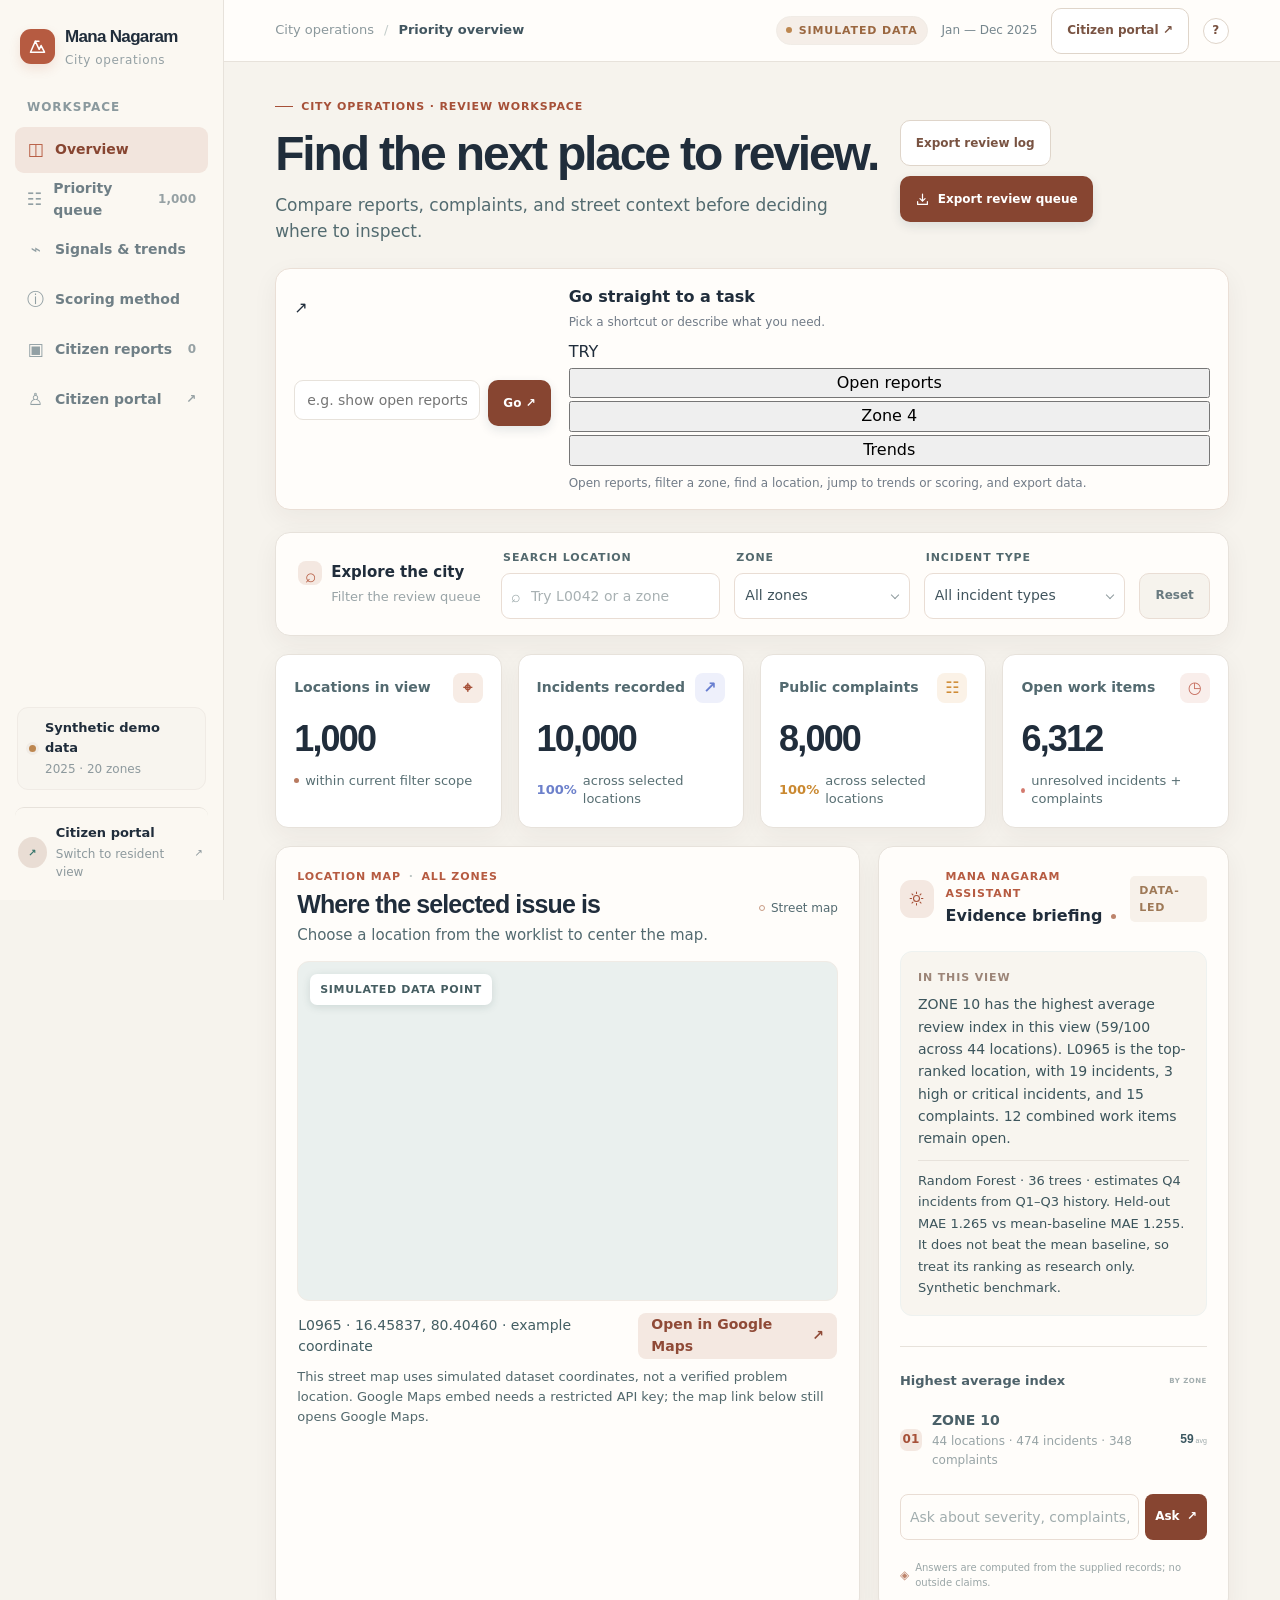
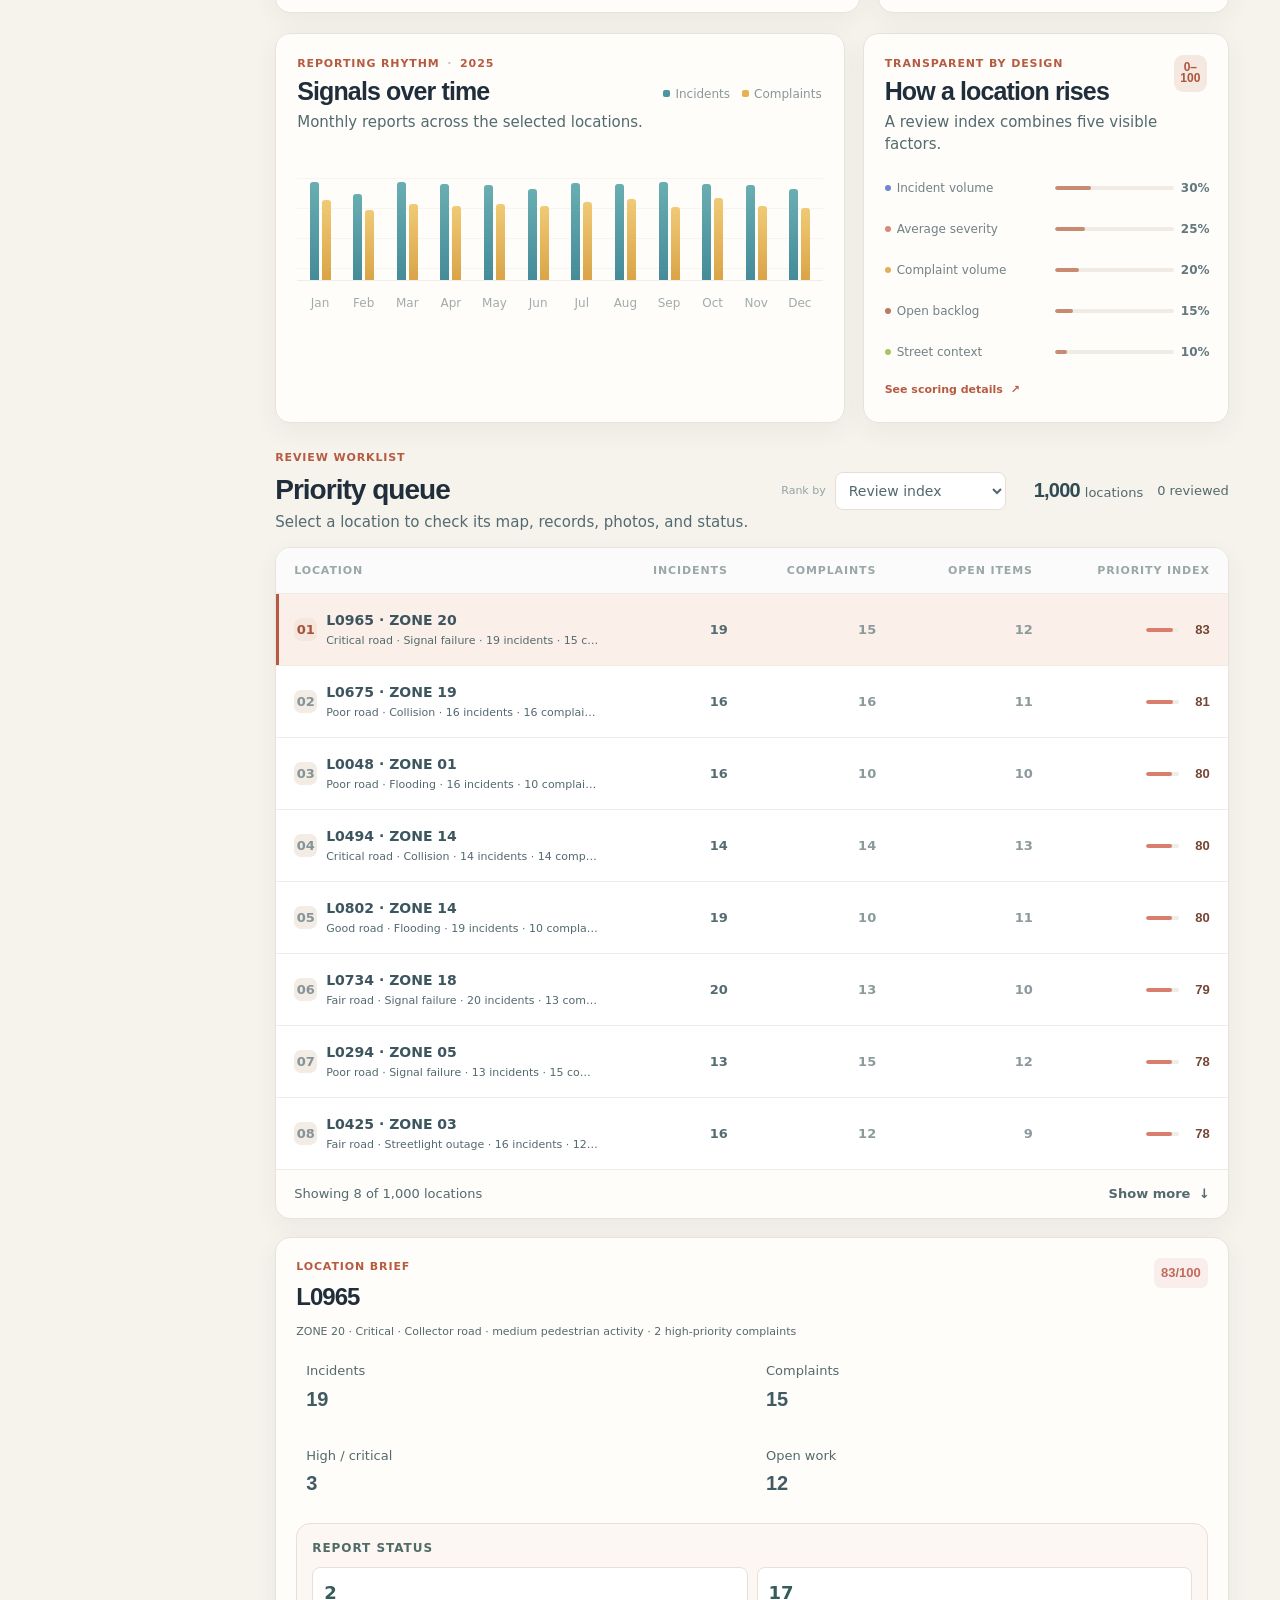
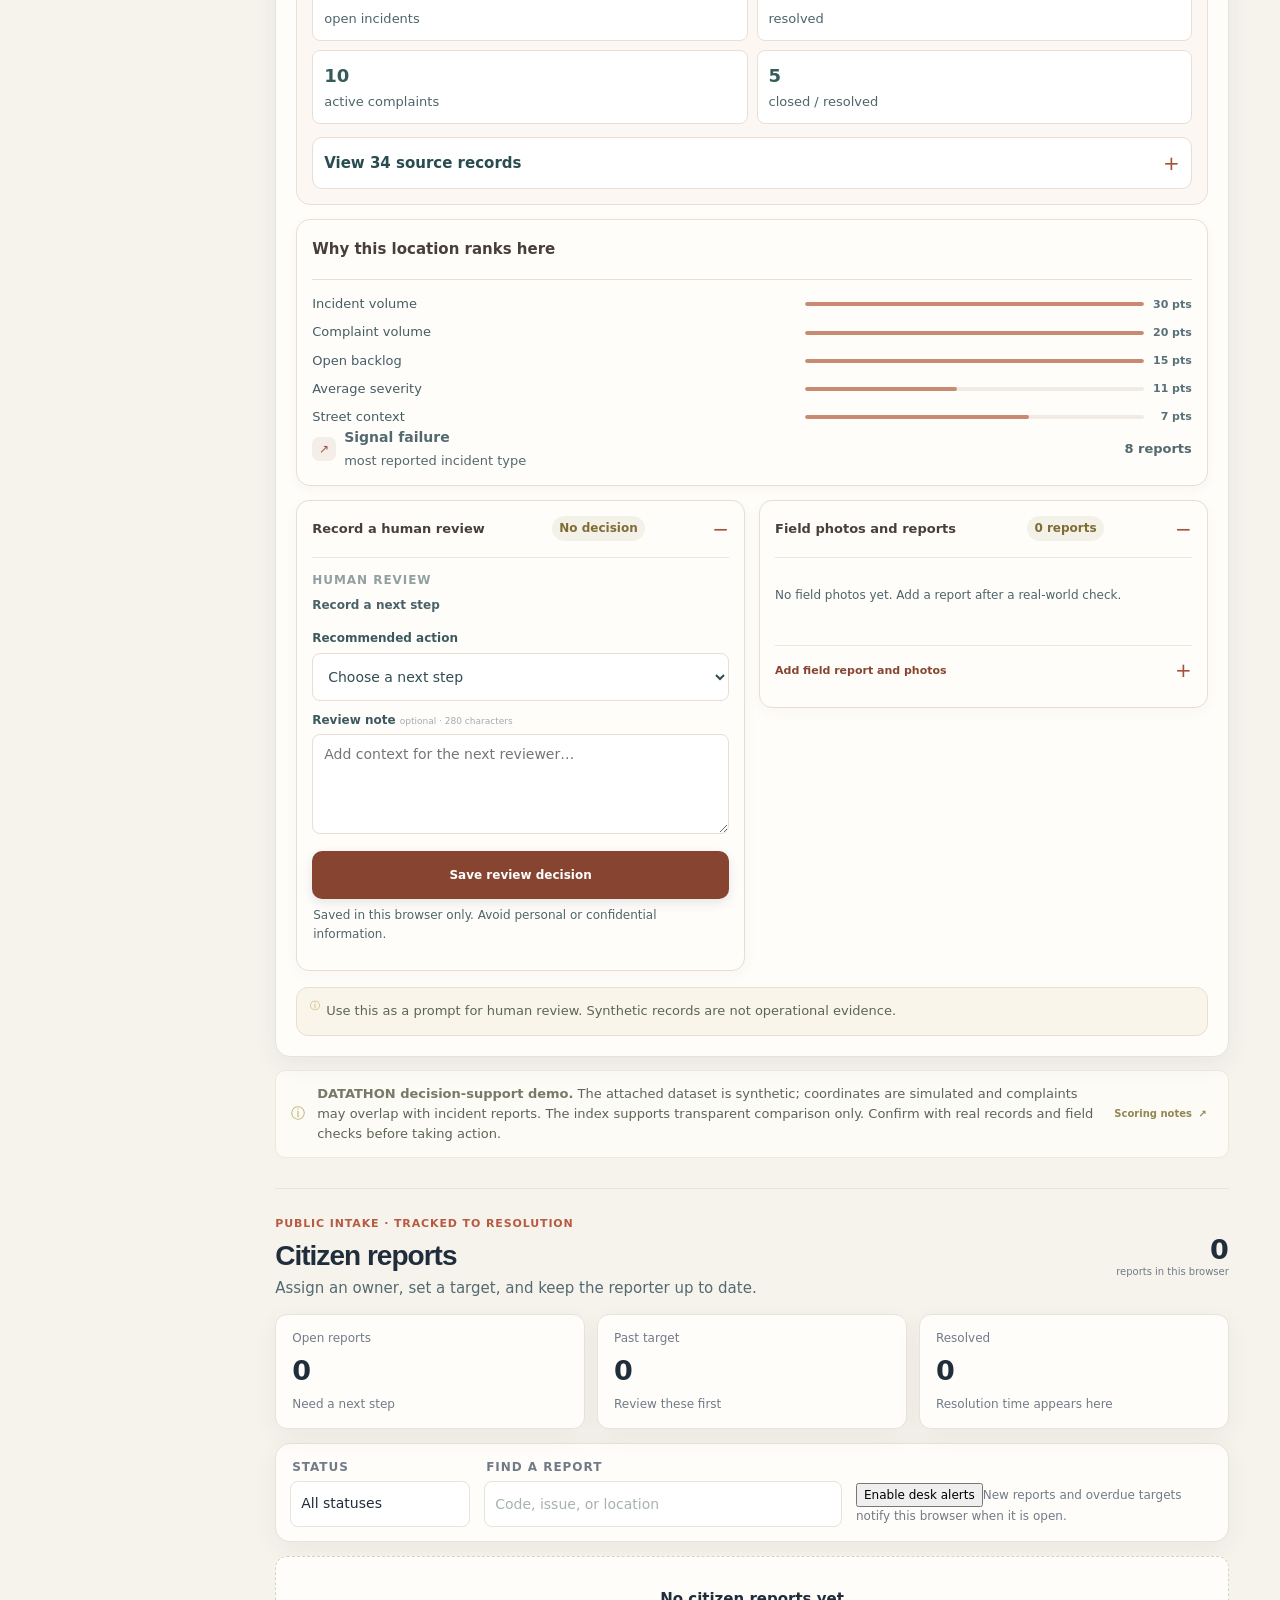
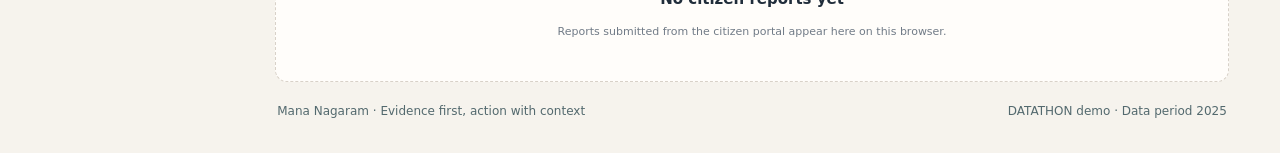
==== commit 27fb1e5a: "Improve staff quick task launcher" ====
--- a/index.html
+++ b/index.html
@@ -50,7 +50,7 @@
           <div class="hero-actions"><button id="exportActions" class="button button-light">Export review log</button><button id="exportTop" class="button button-dark"><svg viewBox="0 0 20 20" aria-hidden="true"><path d="M10 2.8v9.4m0 0 3.4-3.4M10 12.2 6.6 8.8M3.5 12.8v3.7h13v-3.7"/></svg>Export review queue</button></div>
         </section>
 
-        <section class="staff-command card" aria-label="Quick actions"><div><strong>Go straight to a task</strong><small>Describe what you need in everyday words.</small></div><form id="adminCommandForm"><label class="sr-only" for="adminCommand">What do you want to do?</label><input id="adminCommand" maxlength="180" placeholder="e.g. show unresolved complaints, open zone 4, export the queue"><button class="button button-dark" type="submit">Go ↗</button></form><p id="adminCommandResult" aria-live="polite">Open reports, filter a zone, find a location, jump to trends or scoring, and export data.</p></section>
+        <section class="staff-command card" aria-label="Quick actions"><span class="staff-command-icon" aria-hidden="true">↗</span><div class="staff-command-copy"><strong>Go straight to a task</strong><small>Pick a shortcut or describe what you need.</small></div><form id="adminCommandForm"><label class="sr-only" for="adminCommand">What do you want to do?</label><input id="adminCommand" maxlength="180" placeholder="e.g. show open reports or open zone 4"><button class="button button-dark" type="submit">Go ↗</button></form><div class="staff-command-shortcuts" aria-label="Common tasks"><span>TRY</span><button type="button" data-command="Show unresolved complaints">Open reports</button><button type="button" data-command="Open zone 4">Zone 4</button><button type="button" data-command="Show signals and trends">Trends</button></div><p id="adminCommandResult" aria-live="polite">Open reports, filter a zone, find a location, jump to trends or scoring, and export data.</p></section>
 
         <section class="filters card" aria-label="Dashboard filters">
           <div class="filter-title"><span class="filter-icon">⌕</span><span>Explore the city</span><small>Filter the review queue</small></div>
--- a/workflow.css
+++ b/workflow.css
@@ -134,3 +134,5 @@
 /* Readability pass for the staff workspace */
 body{font-size:16px}.brand strong{font-size:17px}.brand small{font-size:12px}.side-label,.section-kicker,.eyebrow{font-size:11px}.side-nav a{font-size:14px}.topbar,.breadcrumbs{font-size:13px}.button{font-size:12px}.page-body{font-size:14px}h1{font-size:32px}.subtitle,.section-subtitle{font-size:15px}.staff-command>div strong{font-size:16px}.staff-command>div small,.staff-command>p{font-size:12px}.staff-command input{font-size:14px}.filter-field>span,.sort-control>span,.filter-control>span{font-size:11px}.filter-field input,.filter-field select,.sort-control select,.ask-form input,.filter-control input,.filter-control select{font-size:14px}.metric-card{font-size:13px}.metric-card strong{font-size:26px}.briefing-label{font-size:11px}.briefing-body p#briefingText{font-size:14px;line-height:1.6}.forecast-note{font-size:12px;line-height:1.55}.assistant-label{font-size:16px}.zone-leader,.zone-meta,.zone-index{font-size:12px}.ask-form button,.ask-suggestions button{font-size:12px}.queue-table-head{font-size:10px}.location-row .row-name strong{font-size:14px}.location-row .row-name small{font-size:11px;line-height:1.5}.row-rank,.row-number,.priority-score{font-size:13px}.detail-description{font-size:12px}.detail-stat span{font-size:10px}.detail-stat strong{font-size:16px}.record-item strong,.reason-row,.reason-row strong,.top-issue strong{font-size:11px}.record-item span,.top-issue small,.detail-meta,.detail-section{font-size:11px}.decision-label,.field-input,.decision-foot,.decision-state,.field-report-empty,.field-report-address,.field-report-note{font-size:12px}.decision-panel select,.decision-panel textarea,.field-report-form input,.field-report-form select,.field-report-form textarea{font-size:14px}.inbox-metric span,.inbox-metric small{font-size:12px}.inbox-metric strong{font-size:27px}.inbox-toolbar .filter-control>span,.inbox-toolbar p{font-size:12px}.admin-report-heading>small,.admin-report-meta,.admin-report-form label{font-size:12px}.admin-report-summary h3{font-size:20px}.admin-report-summary>p,.admin-report-summary .admin-report-place{font-size:14px}.admin-report-form input,.admin-report-form select,.admin-report-form textarea{font-size:13px}.admin-save-status,.field-hint{font-size:11px}
 @media(max-width:600px){h1{font-size:28px}.side-nav a{font-size:0}.topbar{font-size:12px}.page-body{font-size:13px}.location-row .row-name small{font-size:10px}.briefing-body p#briefingText{font-size:13px}}
+
+@media(max-width:900px){.staff-command-shortcuts:has(button)~p{grid-row:4}}
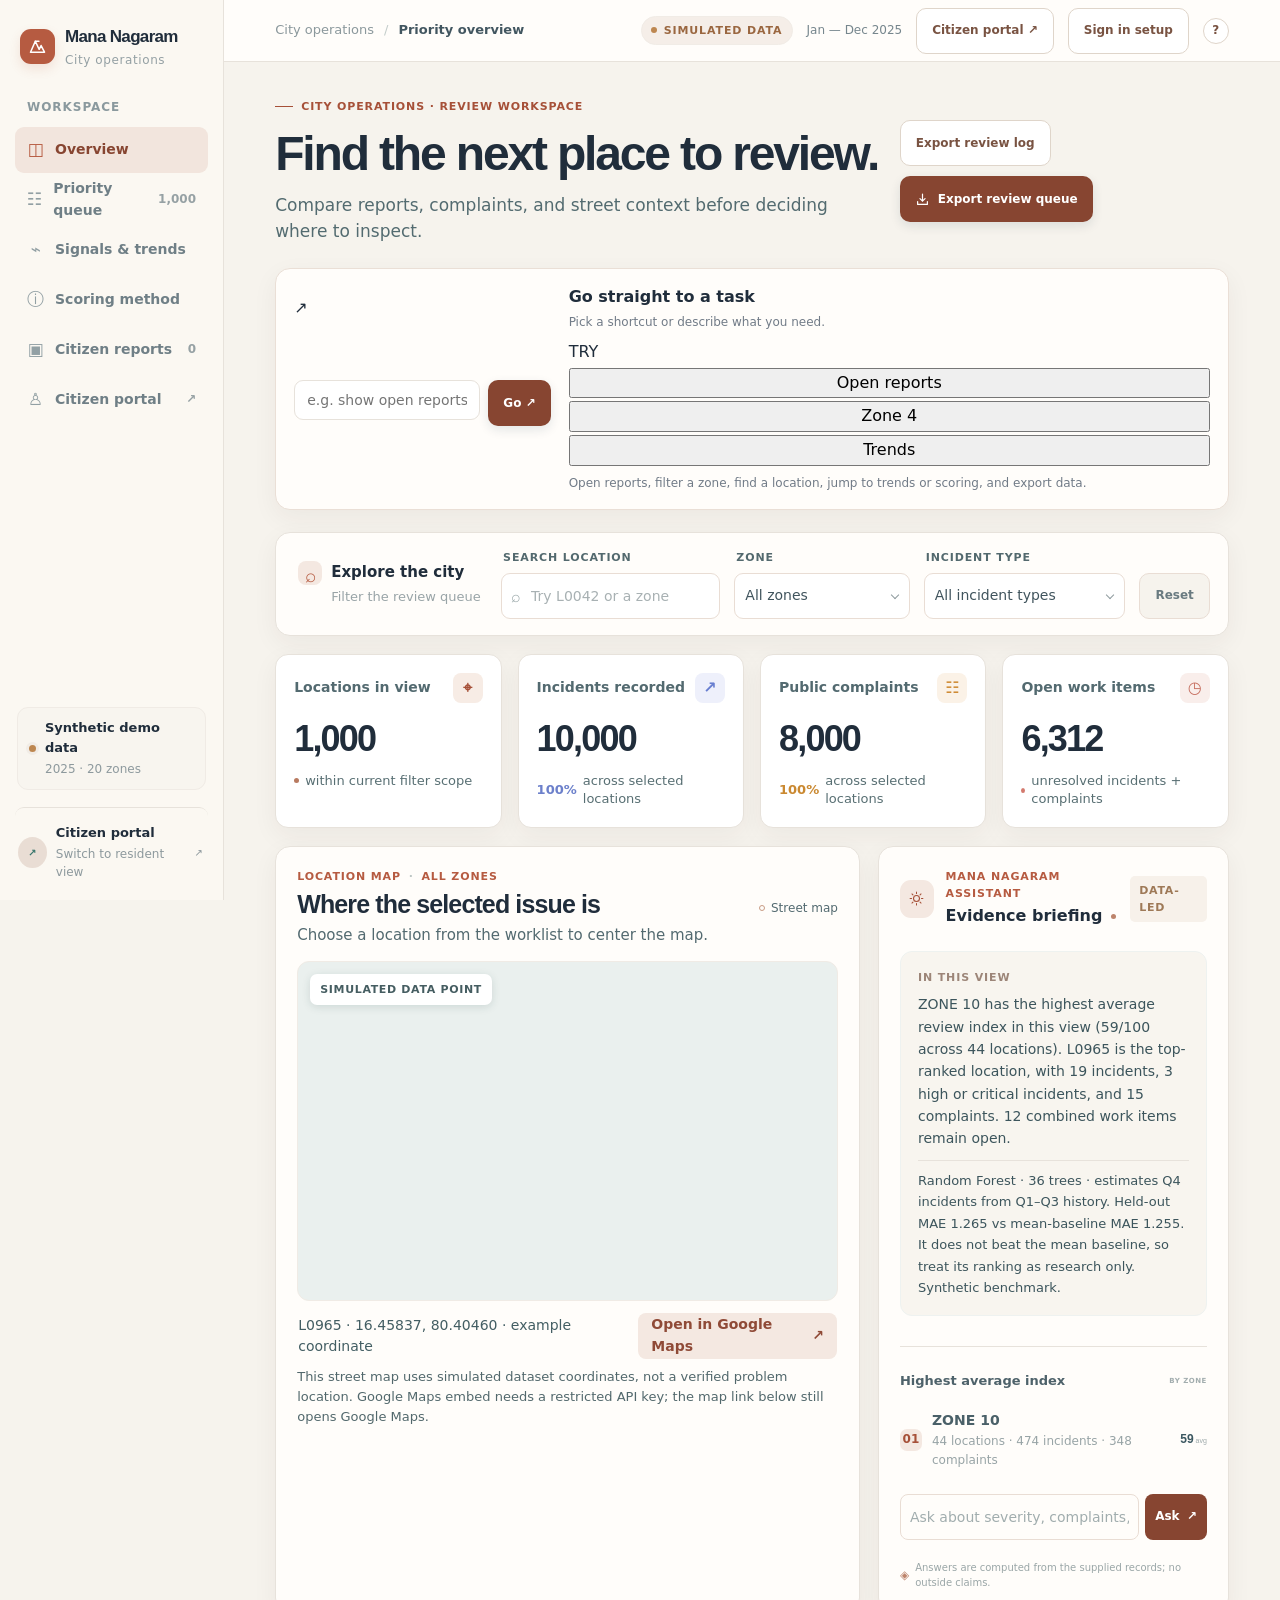
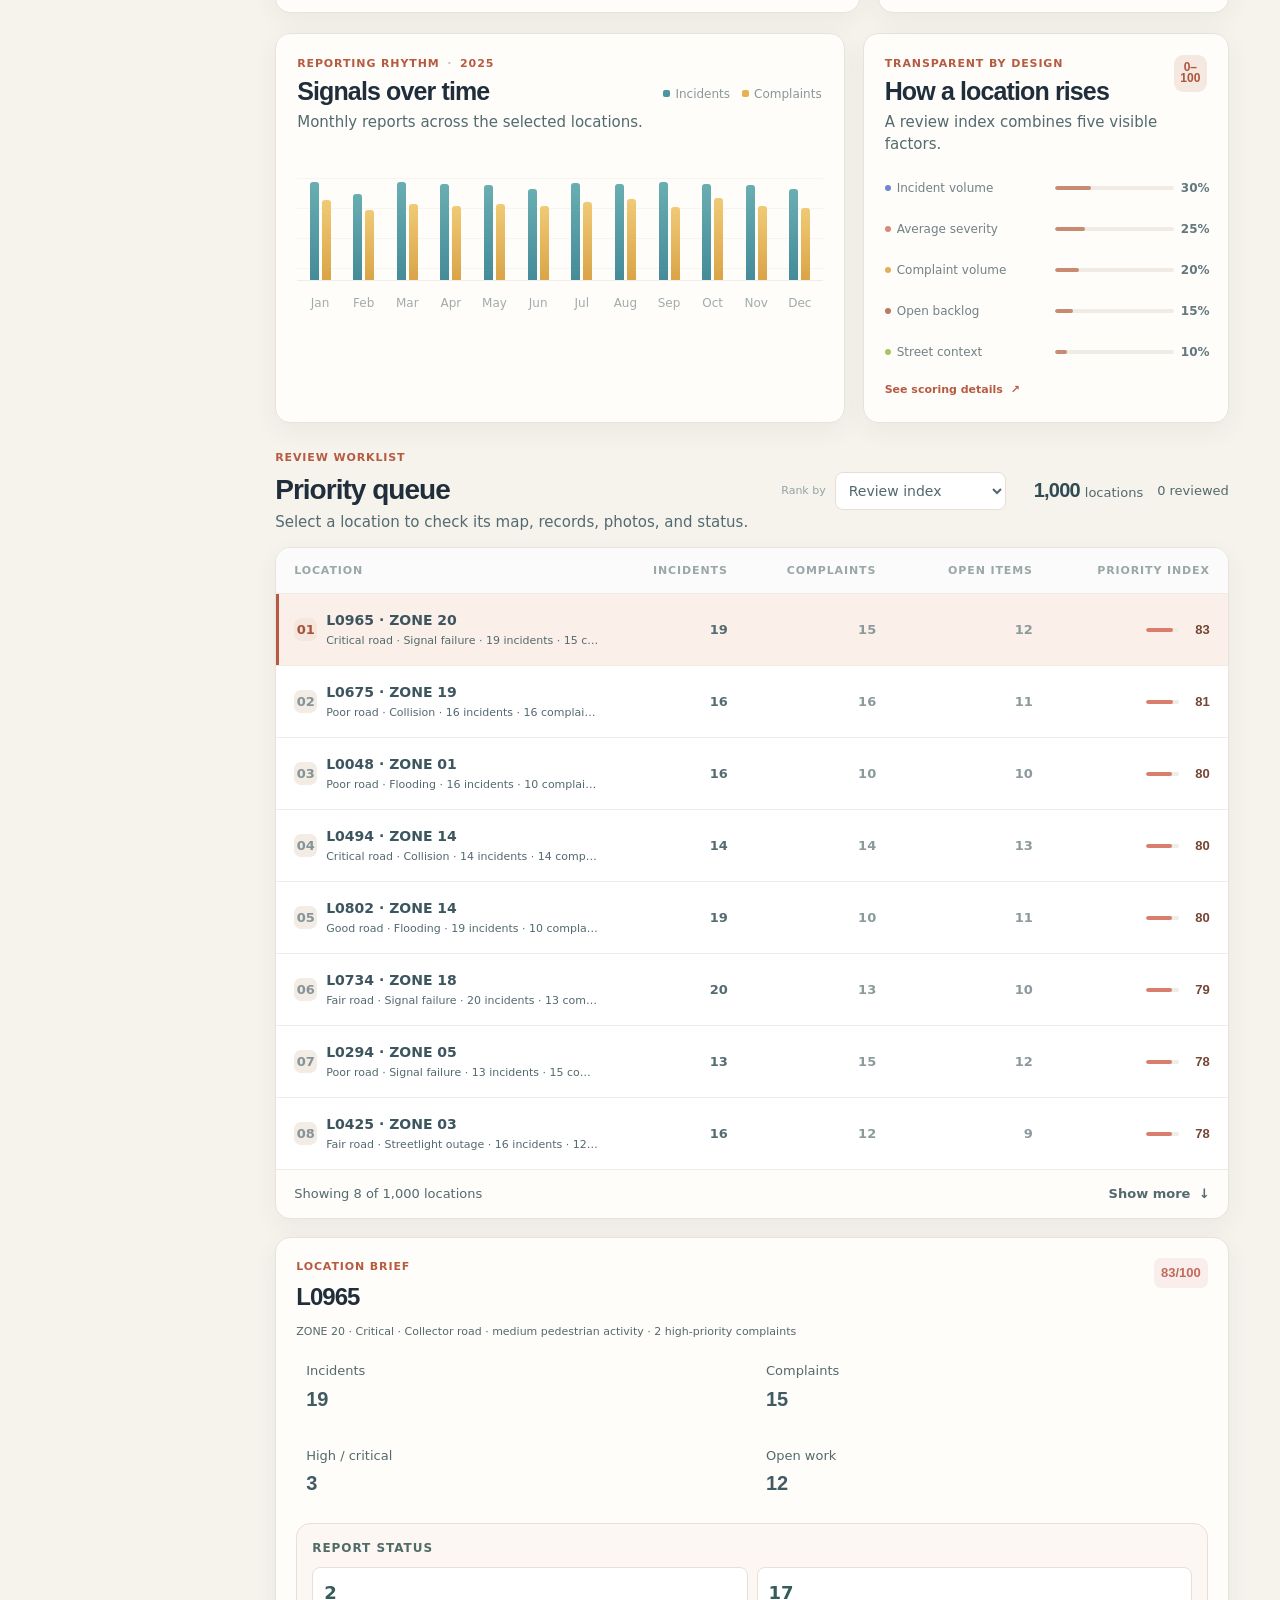
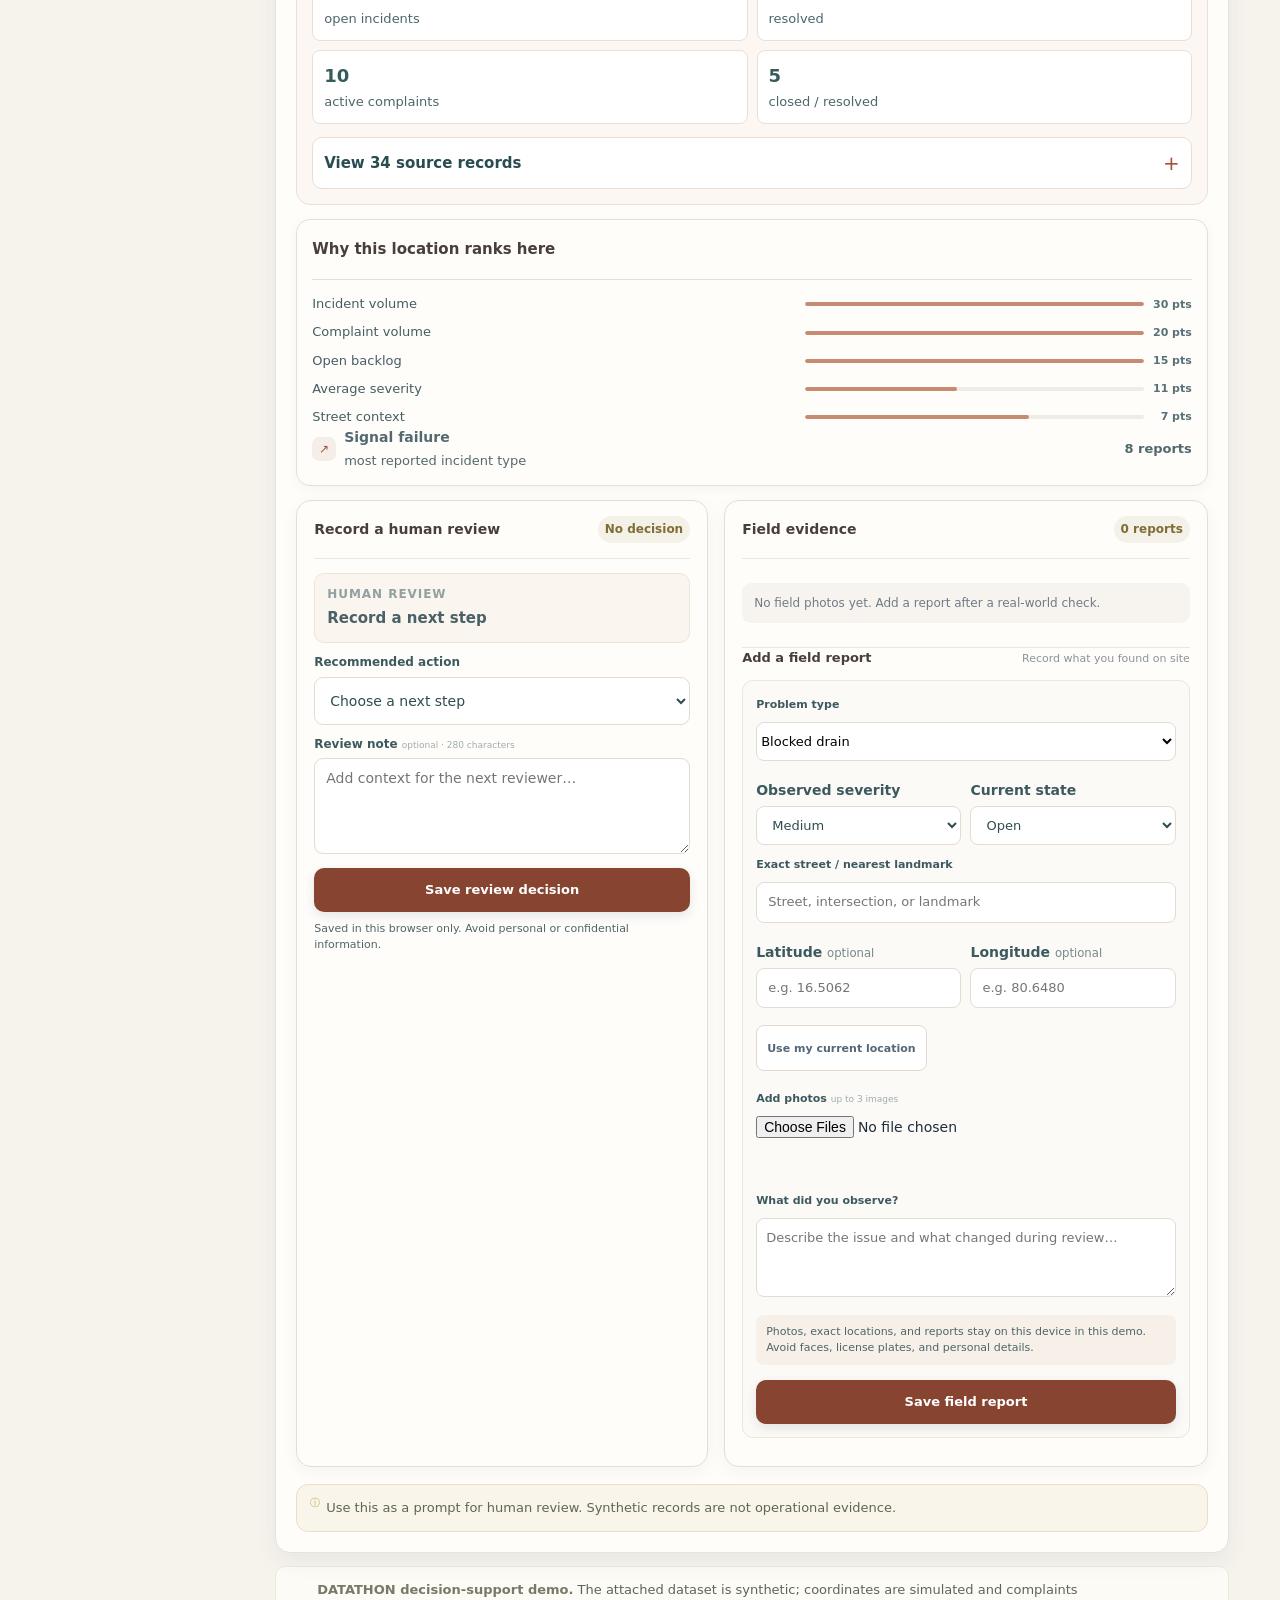
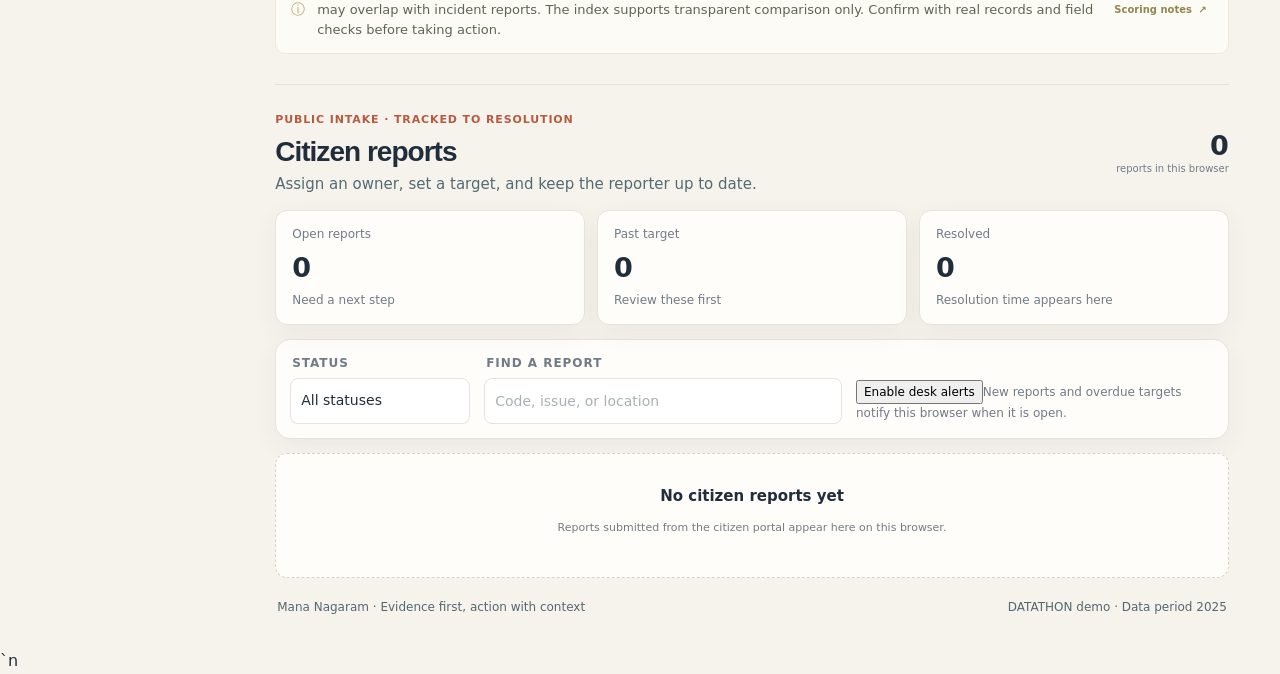
==== commit 9afa3abb: "Add Supabase role-based account flow" ====
--- a/index.html
+++ b/index.html
@@ -13,7 +13,7 @@
   <link rel="stylesheet" href="styles.css?v=location-details-flow-9">
   <link rel="stylesheet" href="workflow.css?v=complaint-flow-5">
 </head>
-<body>
+<body data-required-role="staff">
   <div class="app-shell">
     <aside class="sidebar">
       <a class="brand" href="#overview" aria-label="Mana Nagaram home">
@@ -37,7 +37,7 @@
     <main class="main">
       <header class="topbar">
         <div class="breadcrumb"><span>City operations</span><b>/</b><strong>Priority overview</strong></div>
-        <div class="topbar-right"><span class="data-pill"><i></i> SIMULATED DATA</span><span class="top-date">Jan — Dec 2025</span><a class="button button-light" href="citizen.html">Citizen portal ↗</a><button id="methodButton" class="top-icon" aria-label="Open scoring method">?</button></div>
+        <div class="topbar-right"><span class="data-pill"><i></i> SIMULATED DATA</span><span class="top-date">Jan — Dec 2025</span><a class="button button-light" href="citizen.html">Citizen portal ↗</a><a class="button button-light" id="accountLink" href="auth.html">Sign in</a><button id="methodButton" class="top-icon" aria-label="Open scoring method">?</button></div>
       </header>
 
       <div class="page-wrap">
@@ -131,8 +131,8 @@
                 <div class="detail-disclosure-body"><div id="detailReasons" class="reason-list"></div><div class="issue-line"><span id="detailIssueIcon" class="issue-icon">↗</span><div><strong id="detailIssue">—</strong><small id="detailIssueSub">incident type</small></div><span id="detailIssueCount" class="issue-count">—</span></div></div>
               </details>
               <div class="decision-evidence-grid" aria-label="Review actions and field evidence">
-                <details class="detail-disclosure decision-disclosure" open data-open-on-select>
-                  <summary><span>Record a human review</span><span id="decisionSavedState" class="decision-state">No decision</span></summary>
+                <section class="detail-disclosure decision-disclosure">
+                  <div class="decision-section-heading"><span>Record a human review</span><span id="decisionSavedState" class="decision-state">No decision</span></div>
                   <section class="decision-panel" aria-labelledby="decisionHeading">
                     <div class="decision-heading"><div><div class="detail-subhead">HUMAN REVIEW</div><strong id="decisionHeading">Record a next step</strong></div></div>
                     <label class="decision-label" for="decisionAction">Recommended action</label>
@@ -142,12 +142,12 @@
                     <button id="saveDecision" class="button button-dark decision-save" type="button">Save review decision</button>
                     <p class="decision-foot">Saved in this browser only. Avoid personal or confidential information.</p>
                   </section>
-                </details>
-                <details class="detail-disclosure field-reports" aria-labelledby="fieldReportsHeading" open data-open-on-select>
-                  <summary><span id="fieldReportsHeading">Field photos and reports</span><span id="fieldReportCount" class="decision-state">0 reports</span></summary>
+                </section>
+                <section class="detail-disclosure field-reports" aria-labelledby="fieldReportsHeading">
+                  <div class="decision-section-heading"><span id="fieldReportsHeading">Field evidence</span><span id="fieldReportCount" class="decision-state">0 reports</span></div>
                   <div id="fieldReportList" class="field-report-list"></div>
-                  <details class="field-report-details" id="fieldReportDetails" open data-open-on-select>
-                    <summary>Add field report and photos</summary>
+                  <div class="field-report-details" id="fieldReportDetails">
+                    <div class="field-report-details-heading"><strong>Add a field report</strong><span>Record what you found on site</span></div>
                     <form id="fieldReportForm" class="field-report-form">
                     <label class="decision-label" for="reportType">Problem type</label>
                     <select id="reportType" required></select>
@@ -170,8 +170,8 @@
                     <p class="decision-foot">Photos, exact locations, and reports stay on this device in this demo. Avoid faces, license plates, and personal details.</p>
                     <button id="saveFieldReport" class="button button-dark decision-save" type="submit">Save field report</button>
                     </form>
-                  </details>
-                </details>
+                  </div>
+                </section>
               </div>
               <div class="detail-caution"><span>ⓘ</span><span>Use this as a prompt for human review. Synthetic records are not operational evidence.</span></div>
             </aside>
@@ -205,5 +205,5 @@
   <script src="data.js?v=review-workspace-4"></script>
   <script src="app.js?v=assistant-simple-2"></script>
   <script src="citizen-admin.js?v=complaint-flow-1"></script>
-</body>
+<script src="supabase-config.js"></script><script type="module" src="auth.js"></script>`n</body>
 </html>
--- a/workflow.css
+++ b/workflow.css
@@ -136,3 +136,30 @@
 @media(max-width:600px){h1{font-size:28px}.side-nav a{font-size:0}.topbar{font-size:12px}.page-body{font-size:13px}.location-row .row-name small{font-size:10px}.briefing-body p#briefingText{font-size:13px}}
 
 @media(max-width:900px){.staff-command-shortcuts:has(button)~p{grid-row:4}}
+
+/* Split review work into clear, always-visible sections */
+.decision-evidence-grid{grid-template-columns:minmax(0,.92fr) minmax(0,1.08fr);align-items:stretch;gap:16px;margin:14px 0 17px}
+.decision-evidence-grid>.detail-disclosure{display:flex;flex-direction:column;min-width:0;padding:0 17px 15px;border:1px solid #e7ddd4;border-radius:15px;background:#fffdfa;box-shadow:0 5px 18px rgba(45,38,31,.045)}
+.decision-section-heading{display:flex;align-items:center;justify-content:space-between;gap:12px;min-height:58px;padding:11px 0;border-bottom:1px solid #eee5dd;color:#493f3a;font-size:14px;font-weight:750}
+.decision-evidence-grid>.decision-disclosure>.decision-panel{padding:14px 0 4px}
+.decision-panel .decision-heading{margin-bottom:10px;padding:11px 12px;border:1px solid #eee4da;border-radius:10px;background:#faf5ef}
+.decision-panel #decisionHeading{font-size:15px}.decision-panel .decision-label{margin-top:10px;font-size:12px}
+.decision-panel select,.decision-panel textarea{border-color:#e4dbd2;border-radius:9px;background:#fff;font-size:14px}
+.decision-panel textarea{min-height:96px}.decision-save{width:100%;min-height:44px;margin-top:6px;font-size:13px}
+.decision-foot{margin:9px 0 0;font-size:11px;line-height:1.45}
+.decision-evidence-grid .field-report-list{padding:12px 0}
+.field-report-empty{padding:11px 12px;border-radius:9px;background:#f7f3ee;color:#707b88;font-size:12px}
+.field-report-details{margin-top:auto;padding:12px 0 0;border-top:1px solid #eee5dd}
+.field-report-details-heading{display:flex;align-items:center;justify-content:space-between;gap:10px;margin-bottom:11px}
+.field-report-details-heading strong{color:#493f3a;font-size:13px}.field-report-details-heading span{color:#8c9297;font-size:11px}
+.field-report-form{display:grid;gap:9px;padding:13px;border:1px solid #eee5dd;border-radius:11px;background:#fcfaf7}
+.field-report-form .decision-label{margin:2px 0 0;font-size:11px}
+.field-report-form select,.field-report-form input:not([type=file]),.field-report-form textarea{min-height:39px;border:1px solid #e4dbd2;border-radius:8px;background:#fff;font-size:13px}
+.field-report-form textarea{min-height:78px;padding:9px;resize:vertical}.field-report-form .report-two-col{gap:9px}
+.field-report-form .decision-foot{padding:9px 10px;border-radius:8px;background:#f6f0e8}
+.field-report-form .location-button{justify-self:start;padding:7px 10px;border:1px solid #e2d8ce;border-radius:8px;background:#fff;color:#536779;font-size:11px}
+.field-report-form .photo-preview{display:flex;flex-wrap:wrap;gap:8px}.field-report-form .photo-preview img{width:68px;height:60px;border-radius:7px;object-fit:cover}
+@media(max-width:920px){.decision-evidence-grid{grid-template-columns:minmax(0,1fr);align-items:stretch}.field-report-details{margin-top:0}}
+
+.auth-card{color:var(--ink)}.auth-card h2{font-size:20px}.topbar-right #accountLink{white-space:nowrap}
+@media(max-width:600px){.topbar-right #accountLink{display:none}.citizen-header #accountLink{min-height:34px;font-size:11px;padding:0 9px}}
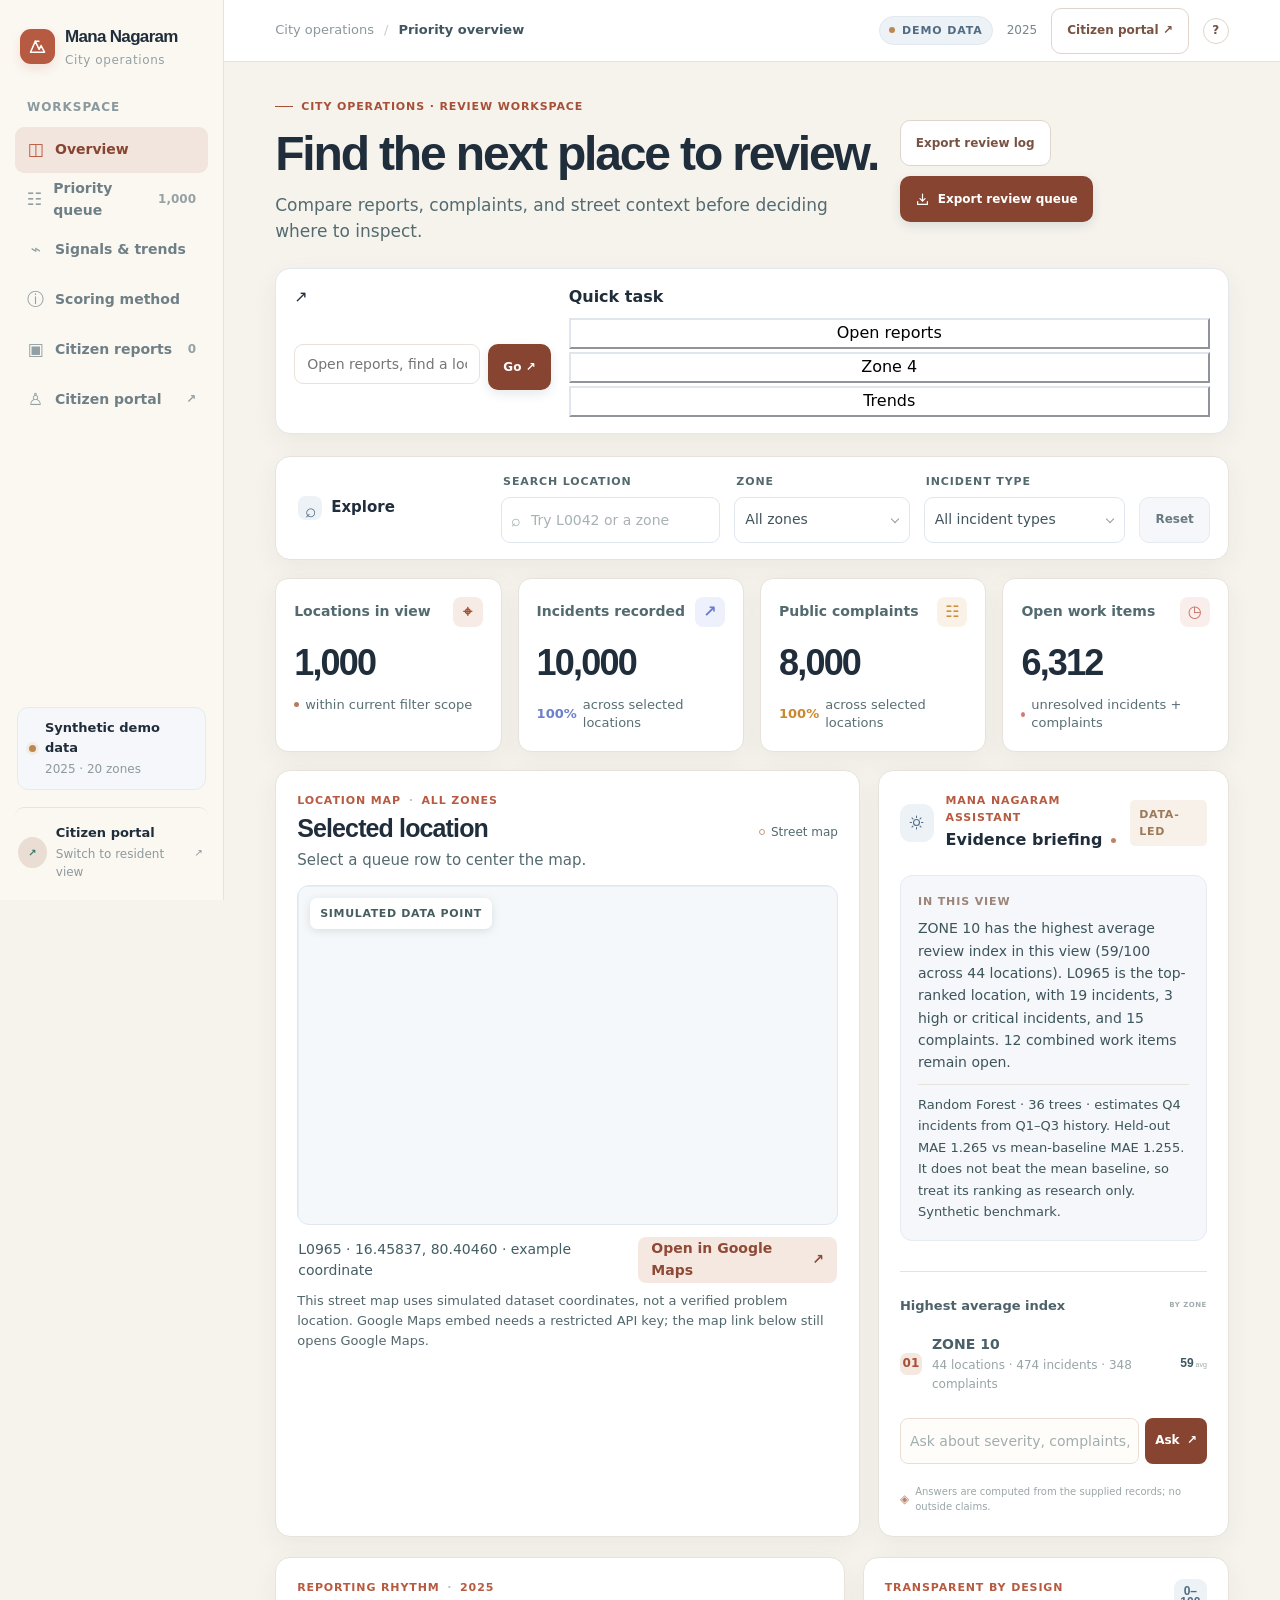
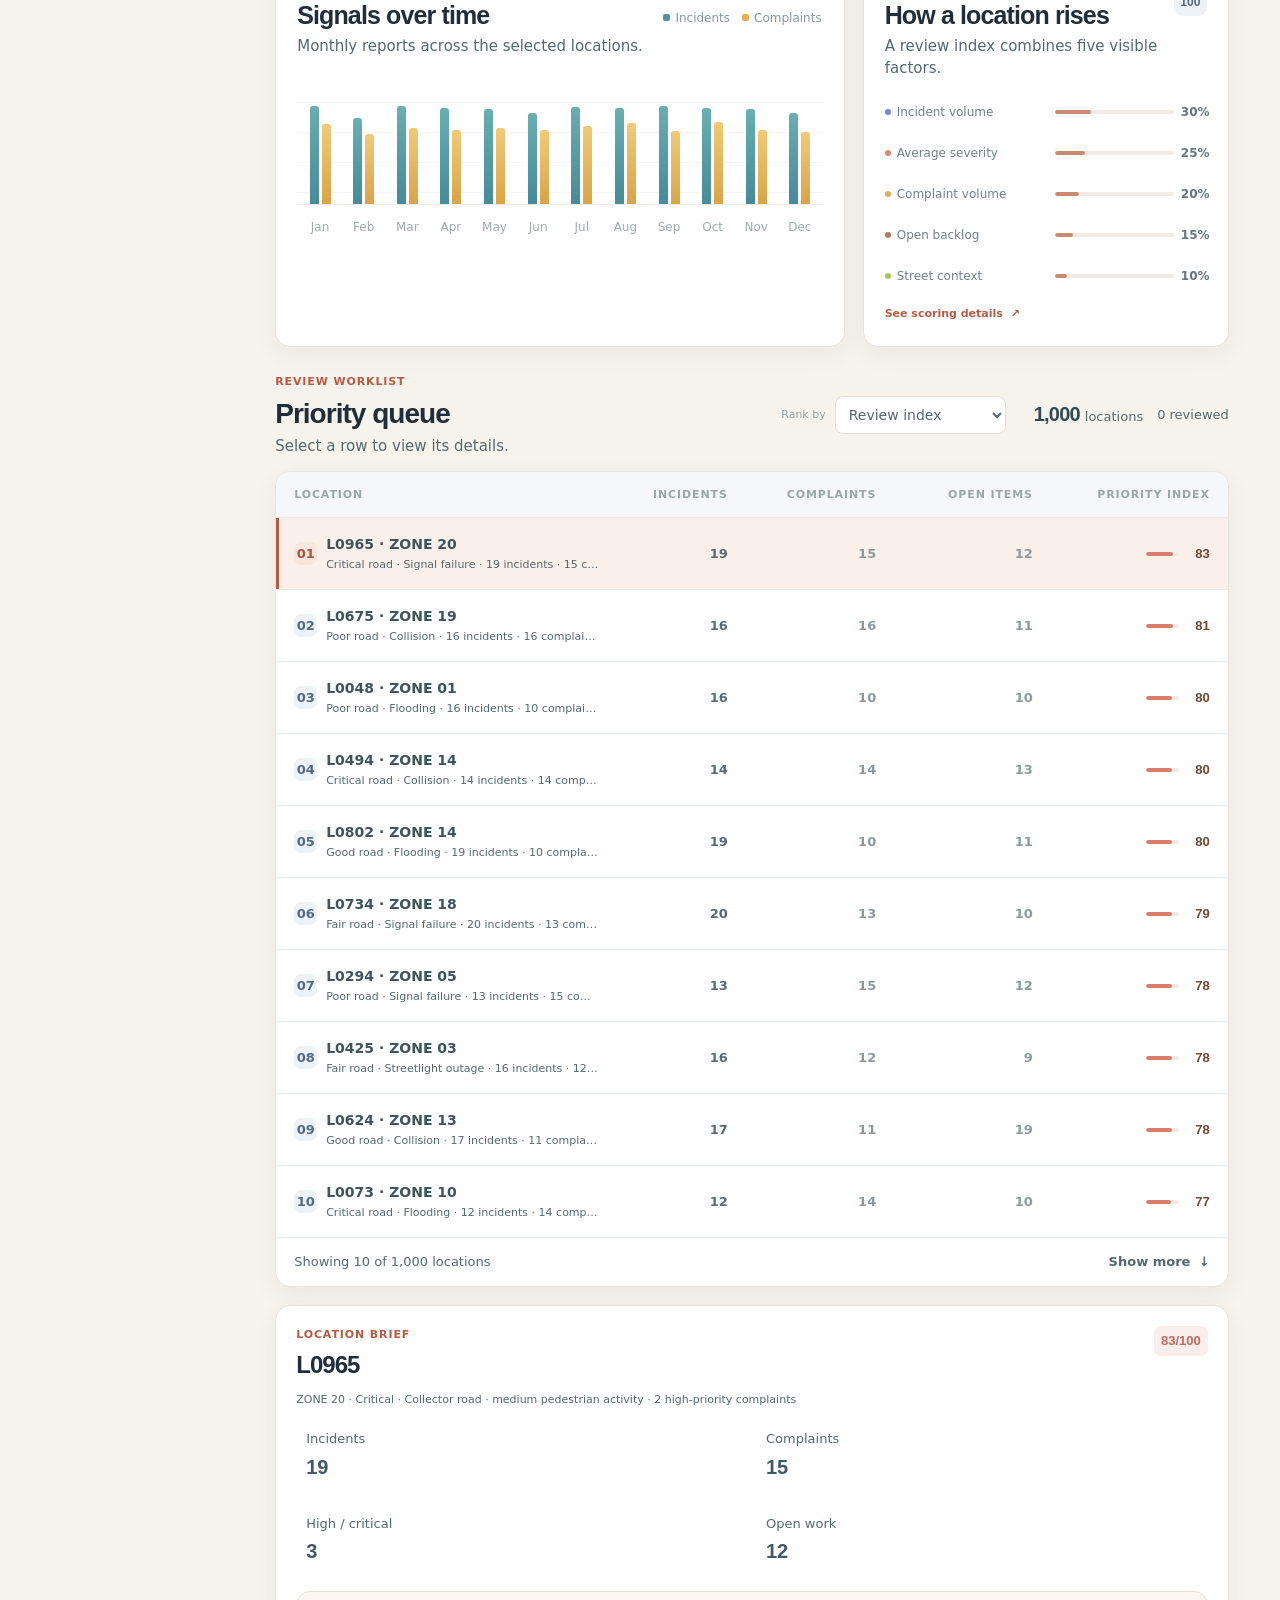
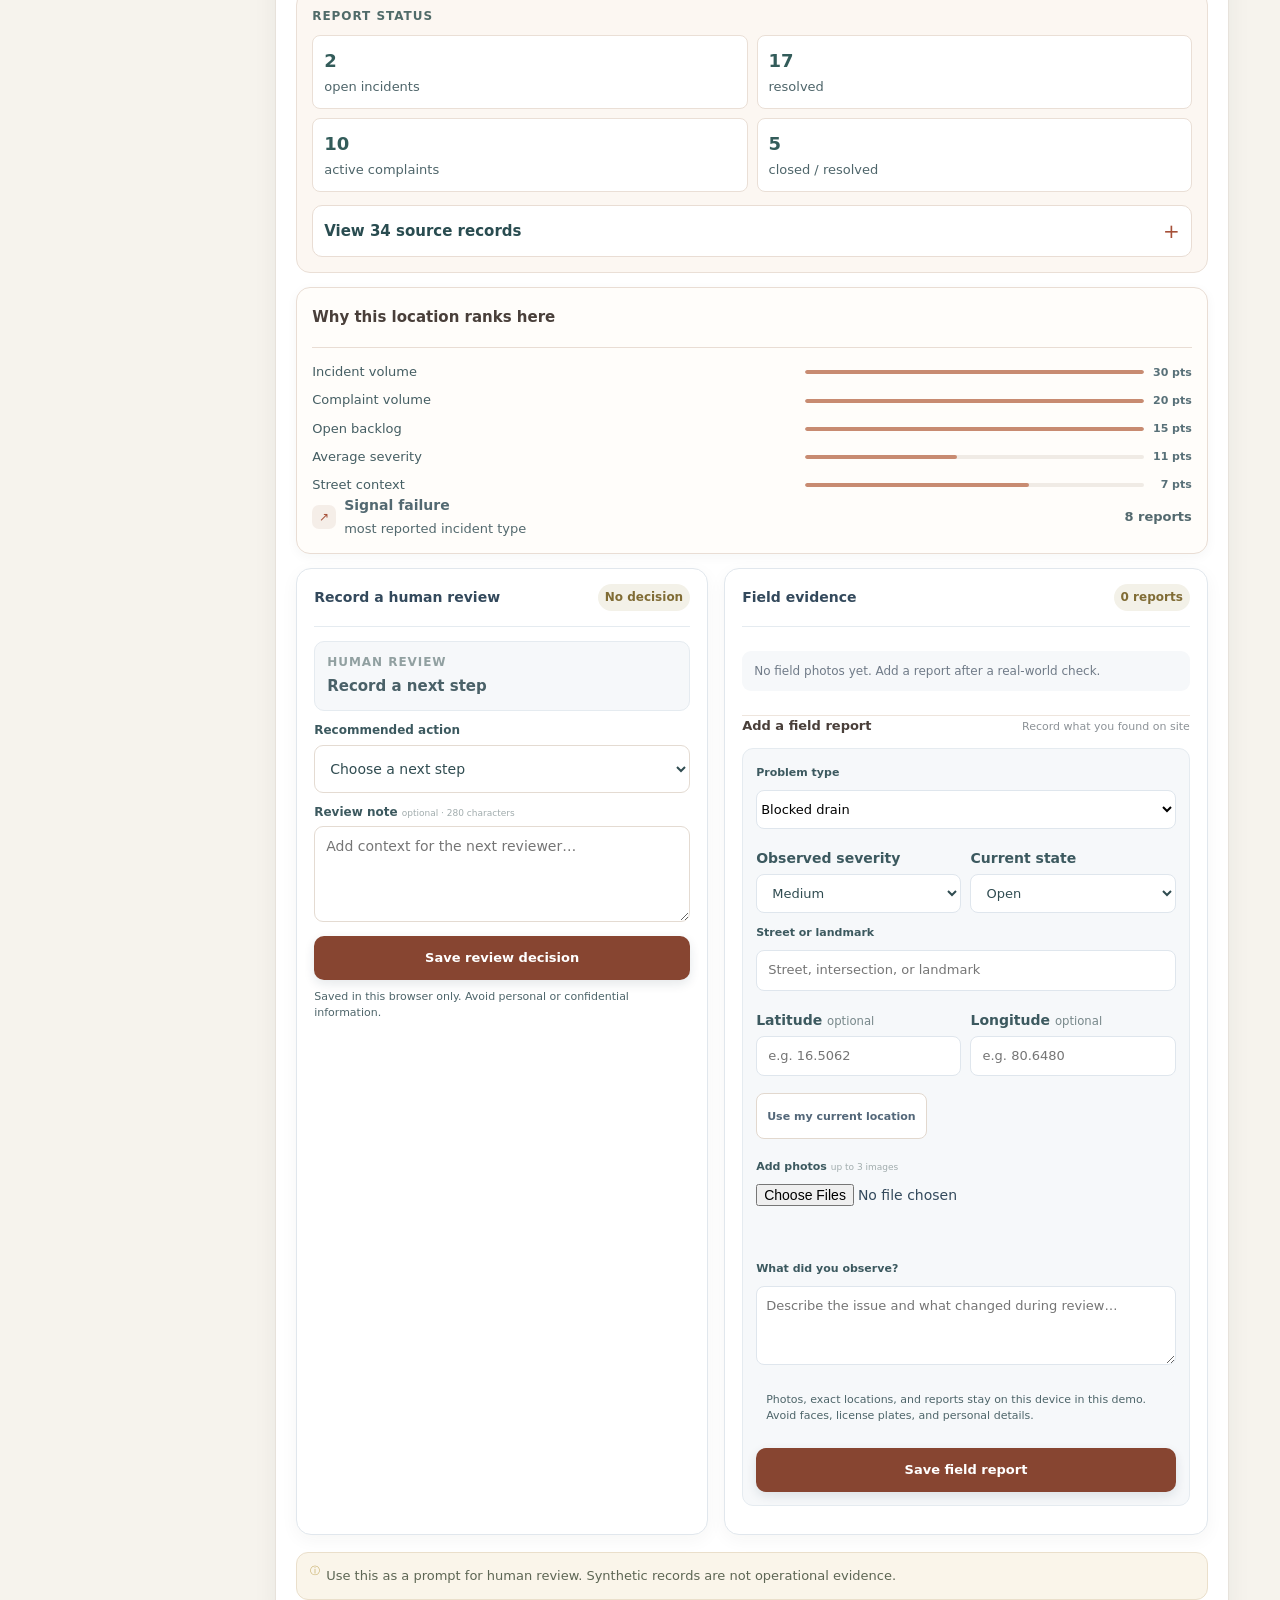
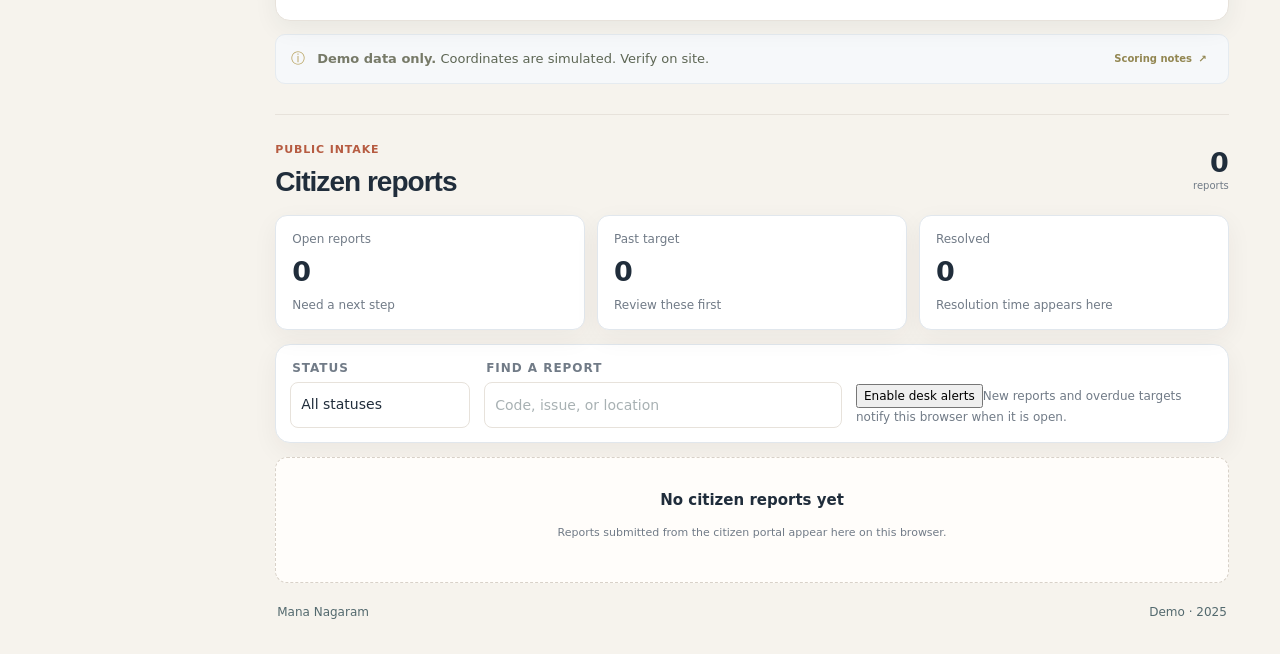
==== commit 2126137b: "Pause account flow and simplify light portal UI" ====
--- a/index.html
+++ b/index.html
@@ -10,10 +10,10 @@
   <meta property="og:type" content="website">
   <link rel="icon" href="favicon.svg" type="image/svg+xml">
   <title>Mana Nagaram | City operations</title>
-  <link rel="stylesheet" href="styles.css?v=location-details-flow-9">
-  <link rel="stylesheet" href="workflow.css?v=complaint-flow-5">
+  <link rel="stylesheet" href="styles.css?v=light-clean-10">
+  <link rel="stylesheet" href="workflow.css?v=light-clean-6">
 </head>
-<body data-required-role="staff">
+<body>
   <div class="app-shell">
     <aside class="sidebar">
       <a class="brand" href="#overview" aria-label="Mana Nagaram home">
@@ -37,7 +37,7 @@
     <main class="main">
       <header class="topbar">
         <div class="breadcrumb"><span>City operations</span><b>/</b><strong>Priority overview</strong></div>
-        <div class="topbar-right"><span class="data-pill"><i></i> SIMULATED DATA</span><span class="top-date">Jan — Dec 2025</span><a class="button button-light" href="citizen.html">Citizen portal ↗</a><a class="button button-light" id="accountLink" href="auth.html">Sign in</a><button id="methodButton" class="top-icon" aria-label="Open scoring method">?</button></div>
+        <div class="topbar-right"><span class="data-pill"><i></i> DEMO DATA</span><span class="top-date">2025</span><a class="button button-light" href="citizen.html">Citizen portal ↗</a><button id="methodButton" class="top-icon" aria-label="Open scoring method">?</button></div>
       </header>
 
       <div class="page-wrap">
@@ -50,10 +50,10 @@
           <div class="hero-actions"><button id="exportActions" class="button button-light">Export review log</button><button id="exportTop" class="button button-dark"><svg viewBox="0 0 20 20" aria-hidden="true"><path d="M10 2.8v9.4m0 0 3.4-3.4M10 12.2 6.6 8.8M3.5 12.8v3.7h13v-3.7"/></svg>Export review queue</button></div>
         </section>
 
-        <section class="staff-command card" aria-label="Quick actions"><span class="staff-command-icon" aria-hidden="true">↗</span><div class="staff-command-copy"><strong>Go straight to a task</strong><small>Pick a shortcut or describe what you need.</small></div><form id="adminCommandForm"><label class="sr-only" for="adminCommand">What do you want to do?</label><input id="adminCommand" maxlength="180" placeholder="e.g. show open reports or open zone 4"><button class="button button-dark" type="submit">Go ↗</button></form><div class="staff-command-shortcuts" aria-label="Common tasks"><span>TRY</span><button type="button" data-command="Show unresolved complaints">Open reports</button><button type="button" data-command="Open zone 4">Zone 4</button><button type="button" data-command="Show signals and trends">Trends</button></div><p id="adminCommandResult" aria-live="polite">Open reports, filter a zone, find a location, jump to trends or scoring, and export data.</p></section>
+        <section class="staff-command card" aria-label="Quick actions"><span class="staff-command-icon" aria-hidden="true">↗</span><div class="staff-command-copy"><strong>Quick task</strong></div><form id="adminCommandForm"><label class="sr-only" for="adminCommand">Find a task</label><input id="adminCommand" maxlength="180" placeholder="Open reports, find a location…"><button class="button button-dark" type="submit">Go ↗</button></form><div class="staff-command-shortcuts" aria-label="Common tasks"><button type="button" data-command="Show unresolved complaints">Open reports</button><button type="button" data-command="Open zone 4">Zone 4</button><button type="button" data-command="Show signals and trends">Trends</button></div><p id="adminCommandResult" aria-live="polite"></p></section>
 
         <section class="filters card" aria-label="Dashboard filters">
-          <div class="filter-title"><span class="filter-icon">⌕</span><span>Explore the city</span><small>Filter the review queue</small></div>
+          <div class="filter-title"><span class="filter-icon">⌕</span><span>Explore</span></div>
           <label class="filter-control search-control"><span>Search location</span><div class="control-wrap"><span class="search-glyph">⌕</span><input id="searchInput" type="search" placeholder="Try L0042 or a zone" autocomplete="off"></div></label>
           <label class="filter-control"><span>Zone</span><div class="control-wrap"><select id="zoneFilter"><option value="all">All zones</option></select><b class="caret"></b></div></label>
           <label class="filter-control"><span>Incident type</span><div class="control-wrap"><select id="issueFilter"><option value="all">All incident types</option></select><b class="caret"></b></div></label>
@@ -69,7 +69,7 @@
 
         <section class="overview-grid">
           <article class="card map-card">
-            <div class="section-heading map-heading"><div><div class="section-kicker">LOCATION MAP <span class="tiny-separator">·</span> <span id="mapScope">ALL ZONES</span></div><h2>Where the selected issue is</h2><p class="section-subtitle">Choose a location from the worklist to center the map.</p></div><span class="map-caption"><span class="map-caption-dot"></span>Street map</span></div>
+            <div class="section-heading map-heading"><div><div class="section-kicker">LOCATION MAP <span class="tiny-separator">·</span> <span id="mapScope">ALL ZONES</span></div><h2>Selected location</h2><p class="section-subtitle">Select a queue row to center the map.</p></div><span class="map-caption"><span class="map-caption-dot"></span>Street map</span></div>
             <div class="map-stage"><iframe id="locationMap" title="Street map centered on the selected Mana Nagaram location" loading="lazy" referrerpolicy="strict-origin-when-cross-origin"></iframe><div id="mapLocationLabel" class="map-location-label">DEMO COORDINATE</div></div>
             <div class="map-footer"><div class="map-coordinate" id="mapCoordinates">Select a location to view its map position.</div><a id="googleMapsLink" class="google-map-link" href="https://www.google.com/maps" target="_blank" rel="noopener noreferrer">Open in Google Maps <span aria-hidden="true">↗</span></a></div>
             <p class="map-disclaimer" id="mapDisclaimer">Dataset coordinates are simulated examples. Do not use them to dispatch crews.</p>
@@ -102,7 +102,7 @@
         </section>
 
         <section class="queue-section" id="queue">
-          <div class="queue-heading"><div><div class="section-kicker">REVIEW WORKLIST</div><h2>Priority queue</h2><p class="section-subtitle">Select a location to check its map, records, photos, and status.</p></div><div class="queue-tools"><label class="sort-control"><span>Rank by</span><select id="sortBy" aria-label="Rank locations by"><option value="priority">Review index</option><option value="forecast">ML forecast · Q4</option><option value="open">Open workload</option><option value="complaints">Complaints</option><option value="incidents">Incident count</option></select></label><div class="queue-total"><strong id="queueCount">—</strong><span>locations</span></div><span class="queue-reviewed" id="queueReviewCount">— reviewed</span></div></div>
+          <div class="queue-heading"><div><div class="section-kicker">REVIEW WORKLIST</div><h2>Priority queue</h2><p class="section-subtitle">Select a row to view its details.</p></div><div class="queue-tools"><label class="sort-control"><span>Rank by</span><select id="sortBy" aria-label="Rank locations by"><option value="priority">Review index</option><option value="forecast">ML forecast · Q4</option><option value="open">Open workload</option><option value="complaints">Complaints</option><option value="incidents">Incident count</option></select></label><div class="queue-total"><strong id="queueCount">—</strong><span>locations</span></div><span class="queue-reviewed" id="queueReviewCount">— reviewed</span></div></div>
           <div class="queue-layout">
             <article class="card table-card">
               <div class="table-topline"><span>LOCATION</span><span>INCIDENTS</span><span>COMPLAINTS</span><span>OPEN ITEMS</span><span>PRIORITY INDEX</span></div>
@@ -155,7 +155,7 @@
                       <label class="field-input"><span>Observed severity</span><select id="reportSeverity"><option>Low</option><option selected>Medium</option><option>High</option><option>Critical</option></select></label>
                       <label class="field-input"><span>Current state</span><select id="reportStatus"><option>Open</option><option>Assigned</option><option>In progress</option><option>Fixed</option><option>Verified</option></select></label>
                     </div>
-                    <label class="decision-label" for="reportAddress">Exact street / nearest landmark</label>
+                    <label class="decision-label" for="reportAddress">Street or landmark</label>
                     <input id="reportAddress" class="field-text" type="text" maxlength="160" placeholder="Street, intersection, or landmark" required>
                     <div class="report-two-col report-coordinates">
                       <label class="field-input"><span>Latitude <small>optional</small></span><input id="reportLat" type="number" step="any" min="-90" max="90" inputmode="decimal" placeholder="e.g. 16.5062"></label>
@@ -176,16 +176,16 @@
               <div class="detail-caution"><span>ⓘ</span><span>Use this as a prompt for human review. Synthetic records are not operational evidence.</span></div>
             </aside>
           </div>
-          <div class="disclaimer"><span class="disclaimer-icon">ⓘ</span><p><strong>DATATHON decision-support demo.</strong> The attached dataset is synthetic; coordinates are simulated and complaints may overlap with incident reports. The index supports transparent comparison only. Confirm with real records and field checks before taking action.</p><button id="methodBottom">Scoring notes <span>↗</span></button></div>
+          <div class="disclaimer"><span class="disclaimer-icon">ⓘ</span><p><strong>Demo data only.</strong> Coordinates are simulated. Verify on site.</p><button id="methodBottom">Scoring notes <span>↗</span></button></div>
         </section>
         <section class="citizen-inbox-section" id="citizenInbox">
-          <div class="queue-heading"><div><div class="section-kicker">PUBLIC INTAKE · TRACKED TO RESOLUTION</div><h2>Citizen reports</h2><p class="section-subtitle">Assign an owner, set a target, and keep the reporter up to date.</p></div><div class="inbox-total"><strong id="citizenInboxTotal">0</strong><span>reports in this browser</span></div></div>
+          <div class="queue-heading"><div><div class="section-kicker">PUBLIC INTAKE</div><h2>Citizen reports</h2></div><div class="inbox-total"><strong id="citizenInboxTotal">0</strong><span>reports</span></div></div>
           <div class="inbox-metrics" id="citizenInboxMetrics"></div>
           <div class="inbox-toolbar card"><label class="filter-control"><span>Status</span><div class="control-wrap"><select id="citizenStatusFilter"><option value="all">All statuses</option><option value="open">Open reports</option><option>Received</option><option>Under review</option><option>Scheduled</option><option>Resolved</option><option>Not actionable</option></select></div></label><label class="filter-control"><span>Find a report</span><div class="control-wrap"><input id="citizenReportSearch" type="search" placeholder="Code, issue, or location"></div></label><p><button class="notification-toggle" id="enableDeskNotifications" type="button">Enable desk alerts</button><span>New reports and overdue targets notify this browser when it is open.</span></p></div>
           <div class="citizen-admin-list" id="citizenReportList"></div>
           <datalist id="assigneeOptions"><option value="Asha Rao"><option value="Vikram Singh"><option value="Meera Iyer"><option value="Arjun Kumar"><option value="Sneha Das"><option value="Ravi Kumar"><option value="Pooja Nair"><option value="Operations desk"></datalist>
         </section>
-        <footer class="page-footer"><span>Mana Nagaram · Evidence first, action with context</span><span>DATATHON demo · Data period 2025</span></footer>
+        <footer class="page-footer"><span>Mana Nagaram</span><span>Demo · 2025</span></footer>
       </div>
     </main>
   </div>
@@ -203,7 +203,7 @@
 
   <script src="google-maps-config.js?v=1"></script>
   <script src="data.js?v=review-workspace-4"></script>
-  <script src="app.js?v=assistant-simple-2"></script>
+  <script src="app.js?v=queue-ten-3"></script>
   <script src="citizen-admin.js?v=complaint-flow-1"></script>
-<script src="supabase-config.js"></script><script type="module" src="auth.js"></script>`n</body>
+  </body>
 </html>
--- a/styles.css
+++ b/styles.css
@@ -660,4 +660,17 @@
   .detail-card > .detail-disclosure[data-open-on-select] { margin-bottom: 13px; }
   .detail-card > .detail-disclosure[data-open-on-select] > summary { min-height: 48px; padding: 5px 0 10px; }
   .detail-card > .detail-disclosure[data-open-on-select][open] > summary { margin-bottom: 12px; }
-}+}
+
+/* Neutral, full-light workspace palette */
+:root{--bg:#f4f7fa;--paper:#fff;--ink:#172b38;--muted:#667787;--line:#e1e7ed;--shadow:0 5px 20px rgba(24,49,56,.045)}
+body{background:var(--bg);color:var(--ink)}
+.sidebar,.topbar,.card,.metric-card,.map-card,.briefing-card,.trend-card,.method-card,.table-card,.detail-card,.decision-panel,.decision-evidence-grid>.detail-disclosure{background:#fff;border-color:var(--line)}
+.nav-item:hover,.dataset-status,.button-reset,.location-row:hover,.table-topline,.briefing-body,.field-report-empty{background:#f5f7fa;border-color:#e5ebf0}
+.nav-item.active,.location-row.selected{background:#edf2f7;color:#344b60}
+.data-pill,.filter-icon,.assistant-avatar,.zone-rank,.score-mark,.row-rank,.priority-chip{background:#edf2f7;color:#516b83;border-color:#e1e8ef}
+.control-wrap input,.control-wrap select,.decision-panel select,.decision-panel textarea,.field-report-form{border-color:#dfe6ed;background:#fff}
+.detail-divider,.briefing-rule,.table-topline,.location-row,.field-report-details{border-color:#e6ebf0}
+.detail-caution,.disclaimer,.dialog-note,.field-report-form .decision-foot{background:#f6f8fa;border-color:#e5ebf0}
+.map-stage{background-color:#f5f8fa;background-image:linear-gradient(to right,#e8edf2 1px,transparent 1px),linear-gradient(to bottom,#e8edf2 1px,transparent 1px);border-color:#e1e7ed}
+.map-stage .map-boundary{stroke:#cfd9e2}.map-stage .grid-line{stroke:#e3eaf0}
--- a/workflow.css
+++ b/workflow.css
@@ -161,5 +161,13 @@
 .field-report-form .photo-preview{display:flex;flex-wrap:wrap;gap:8px}.field-report-form .photo-preview img{width:68px;height:60px;border-radius:7px;object-fit:cover}
 @media(max-width:920px){.decision-evidence-grid{grid-template-columns:minmax(0,1fr);align-items:stretch}.field-report-details{margin-top:0}}
 
+/* Neutral light surfaces for staff workflows */
+.staff-command,.inbox-toolbar,.inbox-metric,.admin-report-card,.admin-report-summary,.decision-evidence-grid>.detail-disclosure{background:#fff;border-color:#e1e7ed}
+.decision-panel .decision-heading,.field-report-form,.field-report-empty,.field-report-form .decision-foot{background:#f6f8fa;border-color:#e5ebf0}
+.decision-section-heading,.field-report-details{border-color:#e5ebf0;color:#33495c}
+.field-report-form select,.field-report-form input:not([type=file]),.field-report-form textarea{border-color:#dfe6ed}
+.staff-command-shortcuts button{border-color:#dfe6ed;background:#fff}
+.staff-command>p:empty{display:none;min-height:0}
+
 .auth-card{color:var(--ink)}.auth-card h2{font-size:20px}.topbar-right #accountLink{white-space:nowrap}
 @media(max-width:600px){.topbar-right #accountLink{display:none}.citizen-header #accountLink{min-height:34px;font-size:11px;padding:0 9px}}
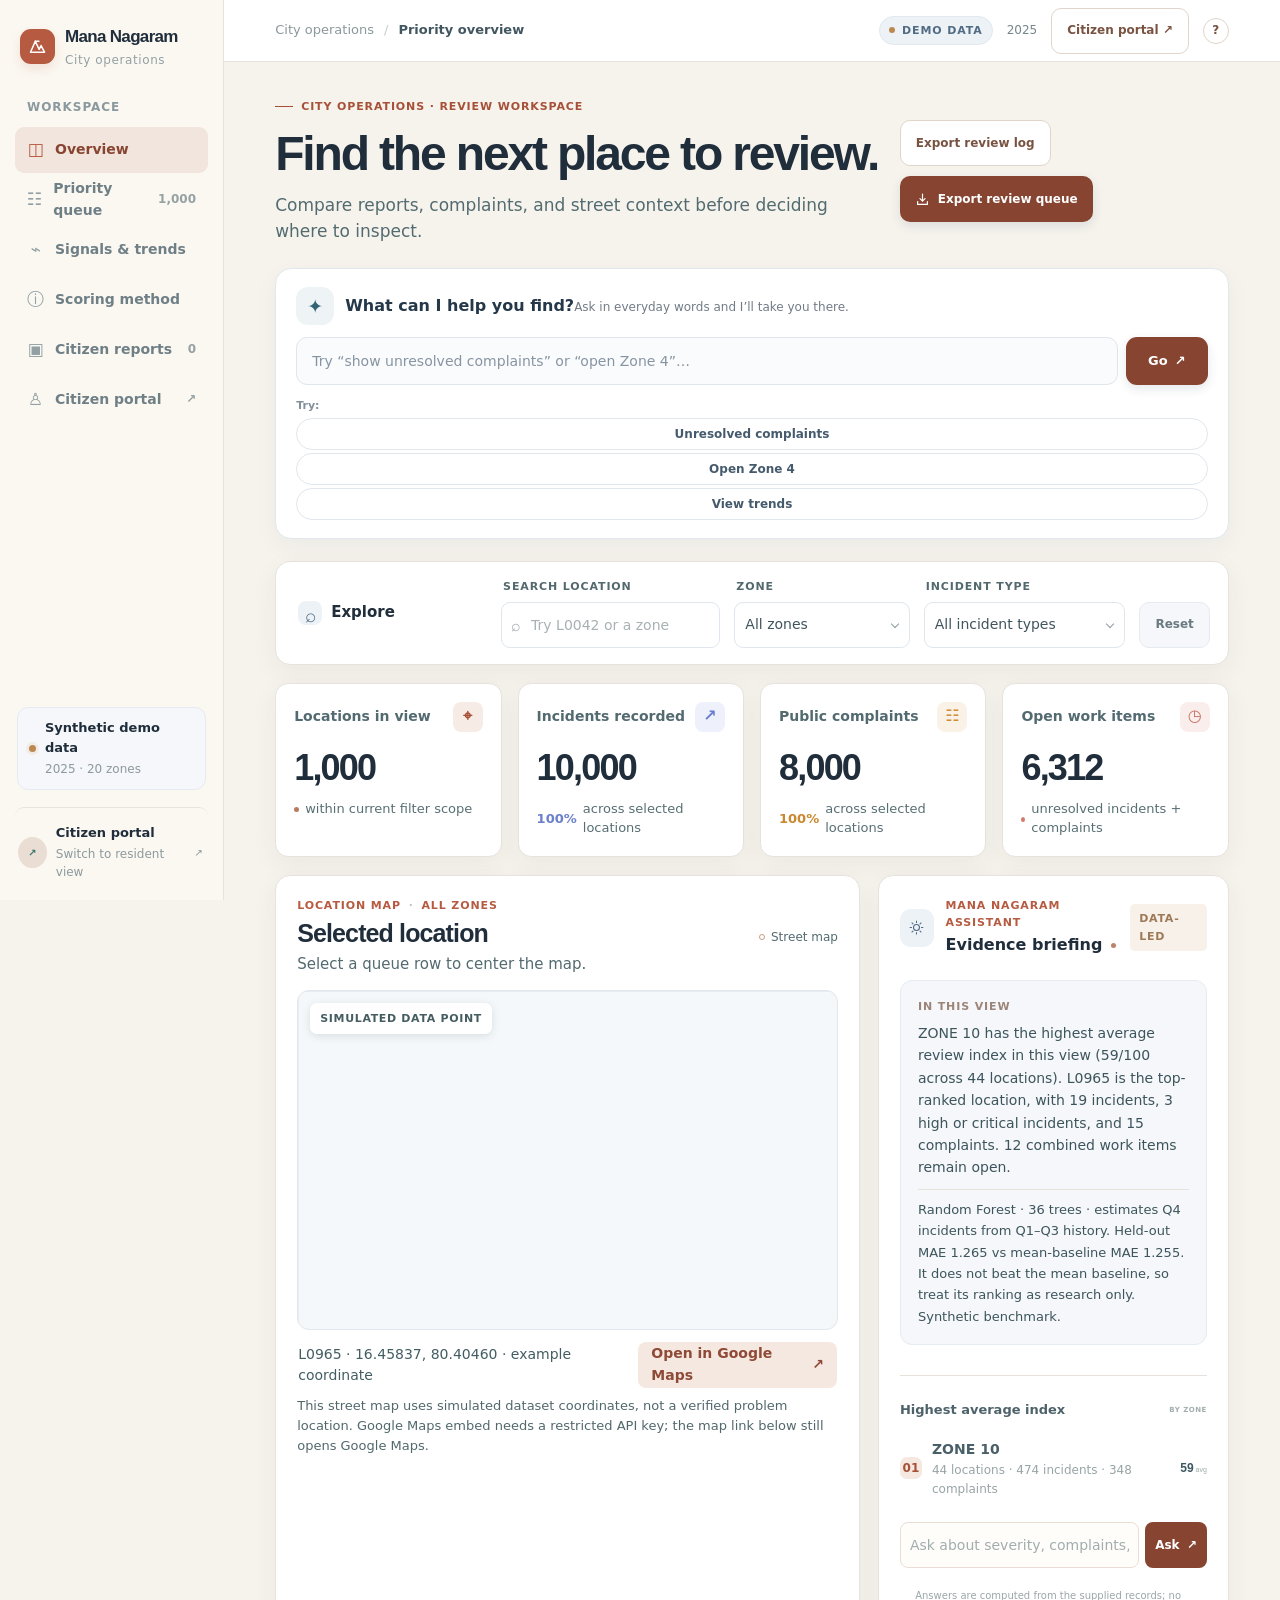
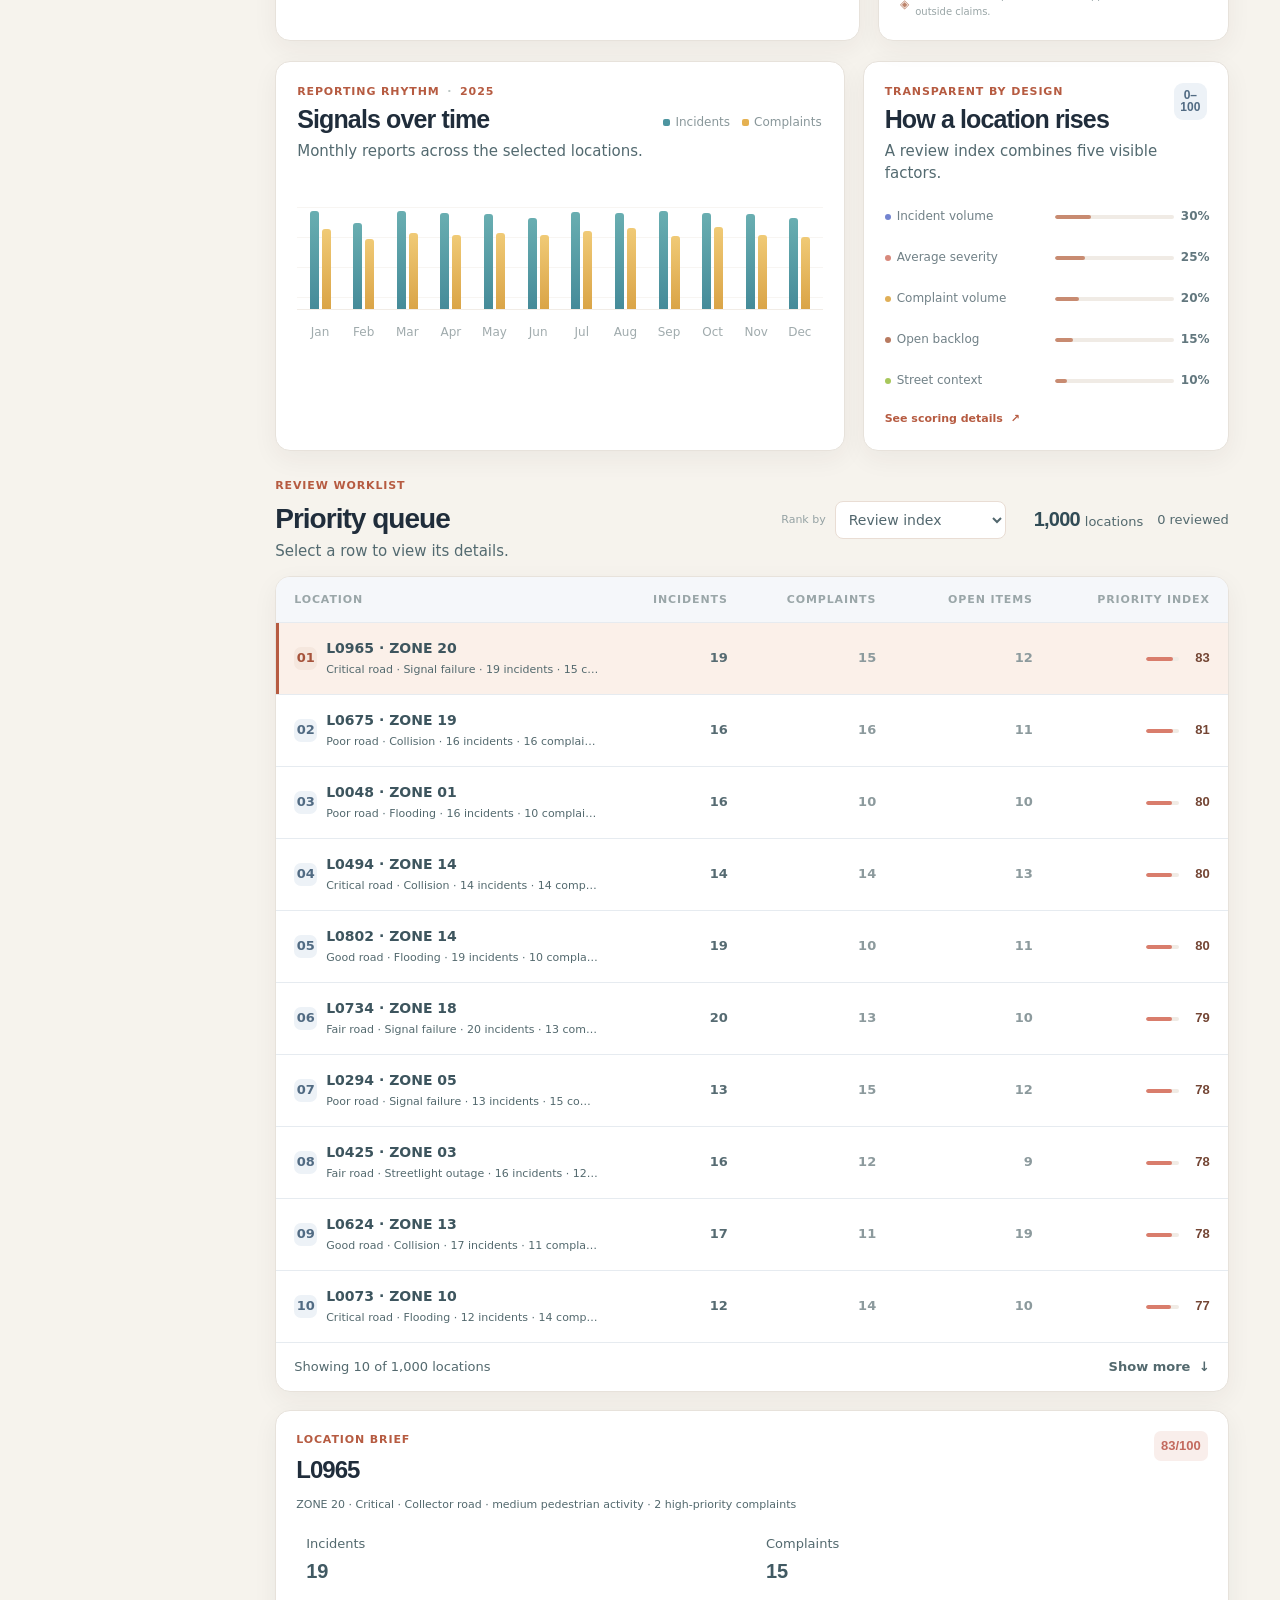
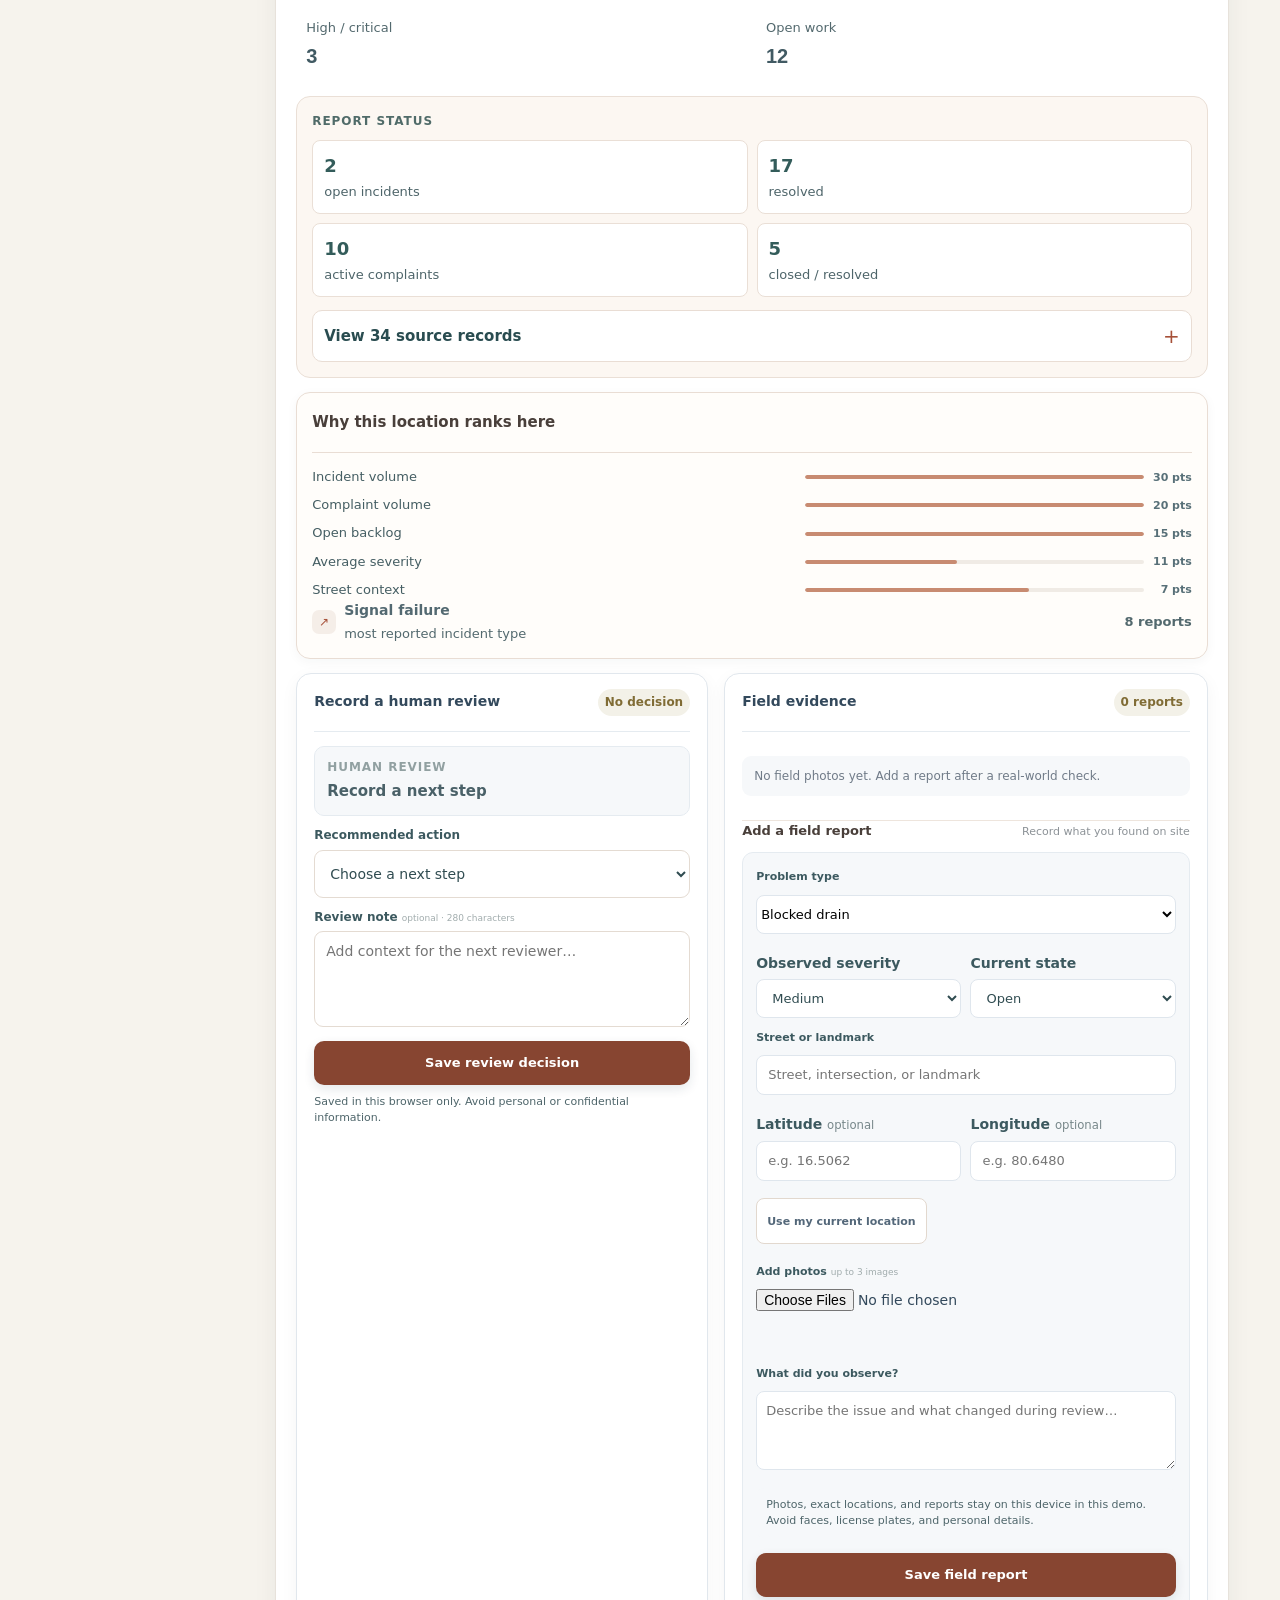
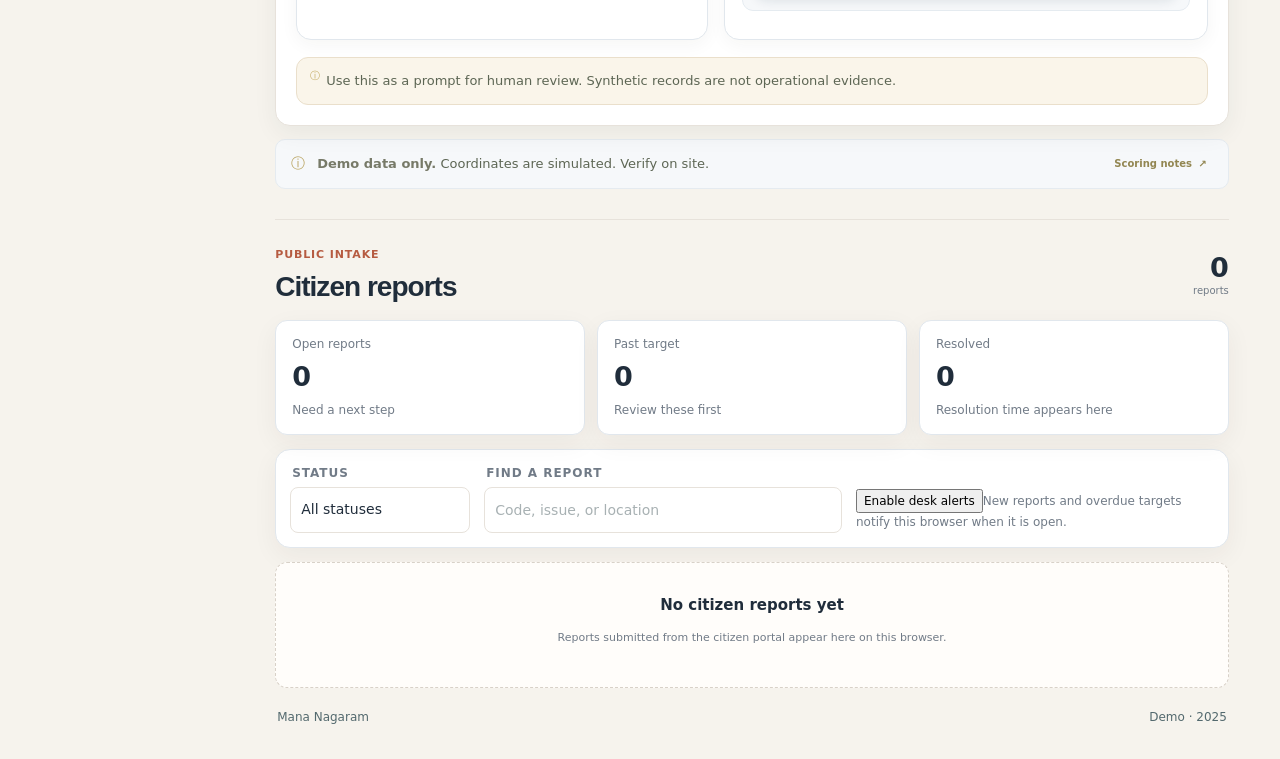
==== commit 677a190d: "Redesign quick task as conversational assistant" ====
--- a/index.html
+++ b/index.html
@@ -11,7 +11,7 @@
   <link rel="icon" href="favicon.svg" type="image/svg+xml">
   <title>Mana Nagaram | City operations</title>
   <link rel="stylesheet" href="styles.css?v=light-clean-10">
-  <link rel="stylesheet" href="workflow.css?v=light-clean-6">
+  <link rel="stylesheet" href="workflow.css?v=quick-agent-1">
 </head>
 <body>
   <div class="app-shell">
@@ -50,7 +50,12 @@
           <div class="hero-actions"><button id="exportActions" class="button button-light">Export review log</button><button id="exportTop" class="button button-dark"><svg viewBox="0 0 20 20" aria-hidden="true"><path d="M10 2.8v9.4m0 0 3.4-3.4M10 12.2 6.6 8.8M3.5 12.8v3.7h13v-3.7"/></svg>Export review queue</button></div>
         </section>
 
-        <section class="staff-command card" aria-label="Quick actions"><span class="staff-command-icon" aria-hidden="true">↗</span><div class="staff-command-copy"><strong>Quick task</strong></div><form id="adminCommandForm"><label class="sr-only" for="adminCommand">Find a task</label><input id="adminCommand" maxlength="180" placeholder="Open reports, find a location…"><button class="button button-dark" type="submit">Go ↗</button></form><div class="staff-command-shortcuts" aria-label="Common tasks"><button type="button" data-command="Show unresolved complaints">Open reports</button><button type="button" data-command="Open zone 4">Zone 4</button><button type="button" data-command="Show signals and trends">Trends</button></div><p id="adminCommandResult" aria-live="polite"></p></section>
+        <section class="staff-command card" aria-label="Ask Mana Nagaram">
+          <div class="staff-command-heading"><span class="staff-command-icon" aria-hidden="true">✦</span><div class="staff-command-copy"><strong>What can I help you find?</strong><small>Ask in everyday words and I’ll take you there.</small></div></div>
+          <form id="adminCommandForm"><label class="sr-only" for="adminCommand">Ask for a task</label><input id="adminCommand" maxlength="180" placeholder="Try “show unresolved complaints” or “open Zone 4”…"><button class="button button-dark" type="submit" aria-label="Go to requested task">Go <span aria-hidden="true">↗</span></button></form>
+          <div class="staff-command-shortcuts" aria-label="Try a quick request"><span>Try:</span><button type="button" data-command="Show unresolved complaints">Unresolved complaints</button><button type="button" data-command="Open zone 4">Open Zone 4</button><button type="button" data-command="Show signals and trends">View trends</button></div>
+          <p id="adminCommandResult" aria-live="polite"></p>
+        </section>
 
         <section class="filters card" aria-label="Dashboard filters">
           <div class="filter-title"><span class="filter-icon">⌕</span><span>Explore</span></div>
--- a/workflow.css
+++ b/workflow.css
@@ -171,3 +171,24 @@
 
 .auth-card{color:var(--ink)}.auth-card h2{font-size:20px}.topbar-right #accountLink{white-space:nowrap}
 @media(max-width:600px){.topbar-right #accountLink{display:none}.citizen-header #accountLink{min-height:34px;font-size:11px;padding:0 9px}}
+
+/* Conversational quick task composer */
+.staff-command{display:grid;grid-template-columns:minmax(0,1fr);gap:12px;margin:0 0 22px;padding:18px 20px;background:#fff;border:1px solid #e1e7ed;border-radius:16px;box-shadow:0 8px 24px rgba(33,48,62,.045)}
+.staff-command-heading{display:flex!important;grid-template-columns:none!important;align-items:center;gap:11px!important}
+.staff-command-icon{display:grid;place-items:center;flex:0 0 38px;width:38px;height:38px;border-radius:12px;background:#eef4f6;color:#316573;font-size:19px;font-weight:700}
+.staff-command-copy{gap:2px!important}
+.staff-command-copy strong{color:#25384a;font-size:16px!important;line-height:1.25}
+.staff-command-copy small{color:#718091;font-size:12px;line-height:1.4}
+.staff-command form{display:flex;gap:8px;width:100%;margin:0}
+.staff-command input{height:48px;padding:0 15px;border-color:#dfe6ed;border-radius:11px;background:#f9fbfc;font-size:14px}
+.staff-command input::placeholder{color:#8794a2;opacity:1}
+.staff-command form .button{display:inline-flex;align-items:center;justify-content:center;gap:7px;min-width:82px;min-height:48px;padding:0 17px;border-radius:11px;font-size:13px}
+.staff-command-shortcuts{display:flex;align-items:center;flex-wrap:wrap;gap:8px}
+.staff-command-shortcuts>span{margin-right:2px;color:#83909d;font-size:11px;font-weight:650}
+.staff-command-shortcuts button{min-height:32px;padding:0 12px;border:1px solid #e1e7ed;border-radius:999px;background:#fff;color:#455a6d;font:inherit;font-size:12px;font-weight:600;line-height:1;cursor:pointer;transition:background .15s,border-color .15s,color .15s,transform .15s}
+.staff-command-shortcuts button:hover{transform:translateY(-1px);border-color:#b8cbd3;background:#f1f6f7;color:#245866}
+.staff-command-shortcuts button:focus-visible{outline:3px solid #b9d6dc;outline-offset:2px}
+.staff-command>p{grid-column:1;margin:0;color:#526779;font-size:12px;line-height:1.45}
+.staff-command>p:not(:empty){padding:9px 12px;border-radius:9px;background:#f3f7f8}
+@media(max-width:680px){.staff-command{gap:10px;padding:15px}.staff-command form{flex-direction:row}.staff-command form .button{min-height:44px}.staff-command input{height:44px}.staff-command-shortcuts{gap:6px}.staff-command-shortcuts button{min-height:30px;padding:0 10px}}
+@media(max-width:420px){.staff-command-copy small{max-width:250px}.staff-command form .button{min-width:58px;padding:0 12px}}
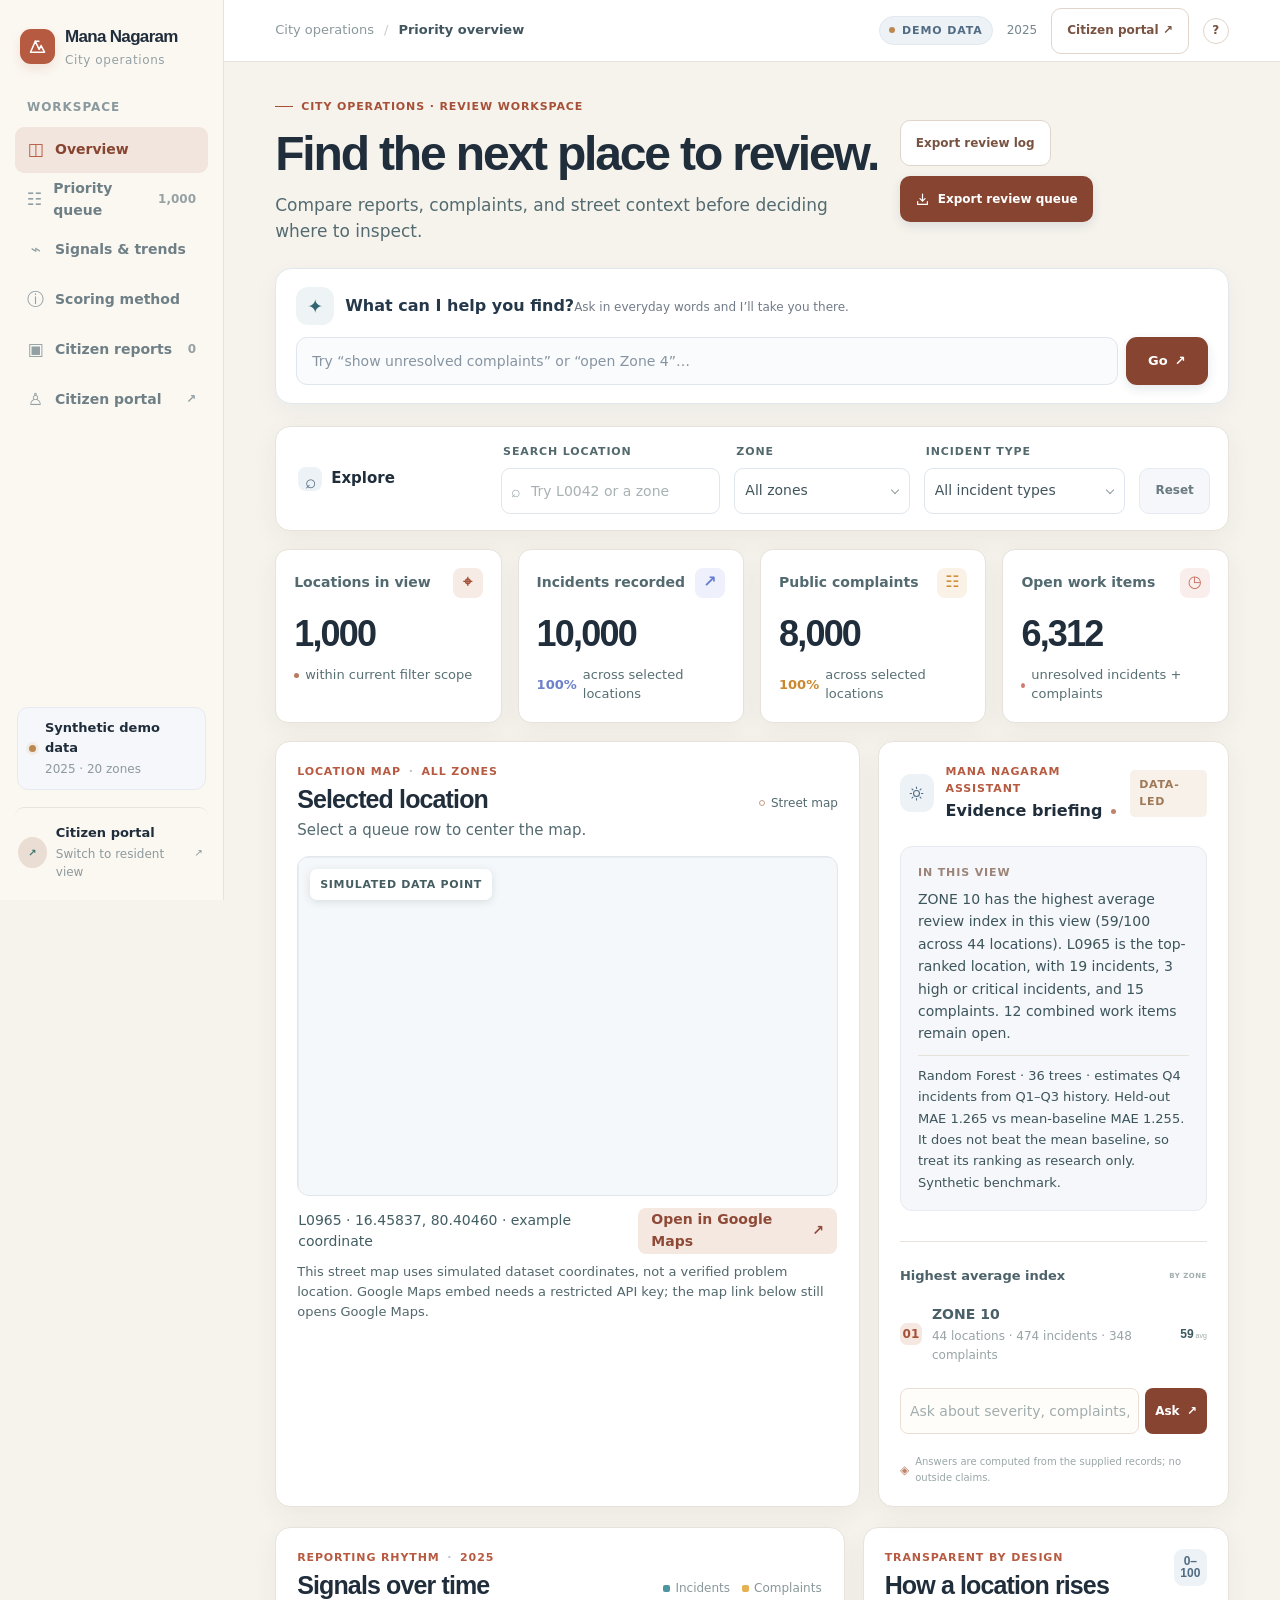
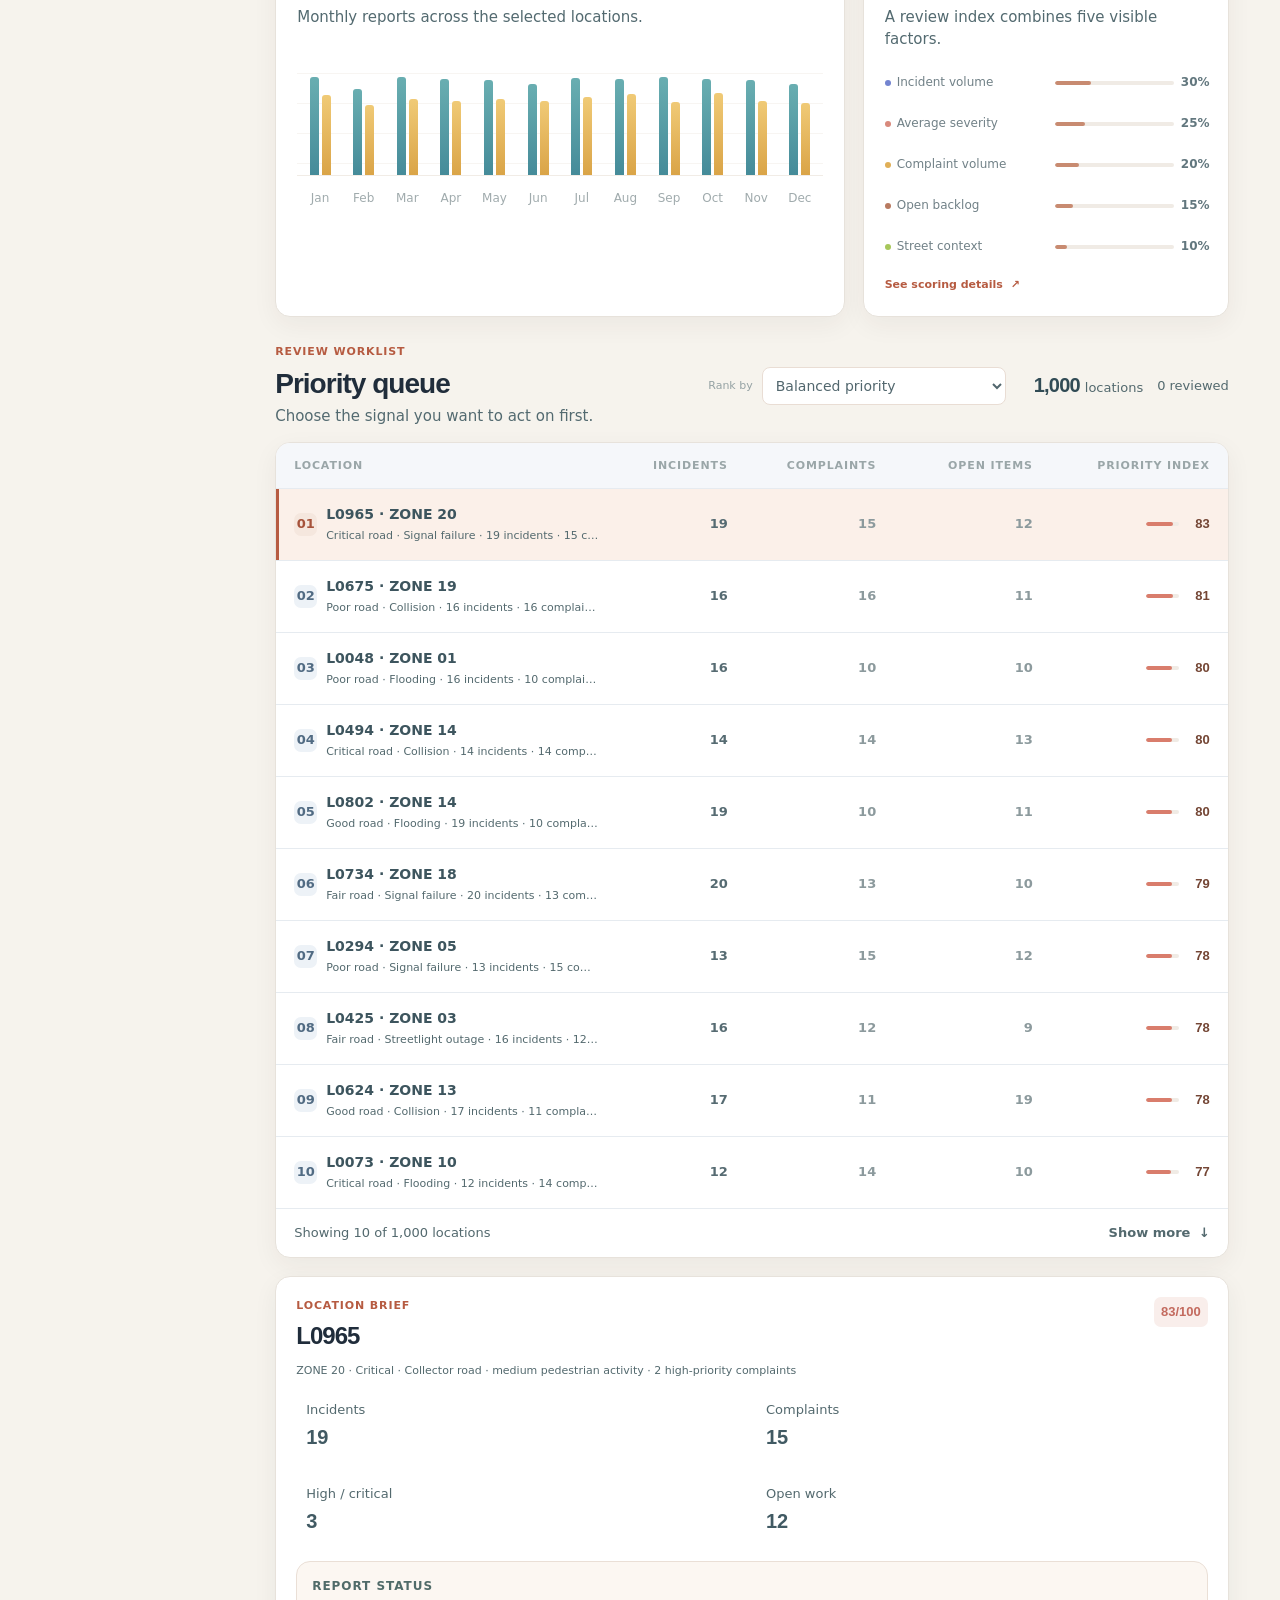
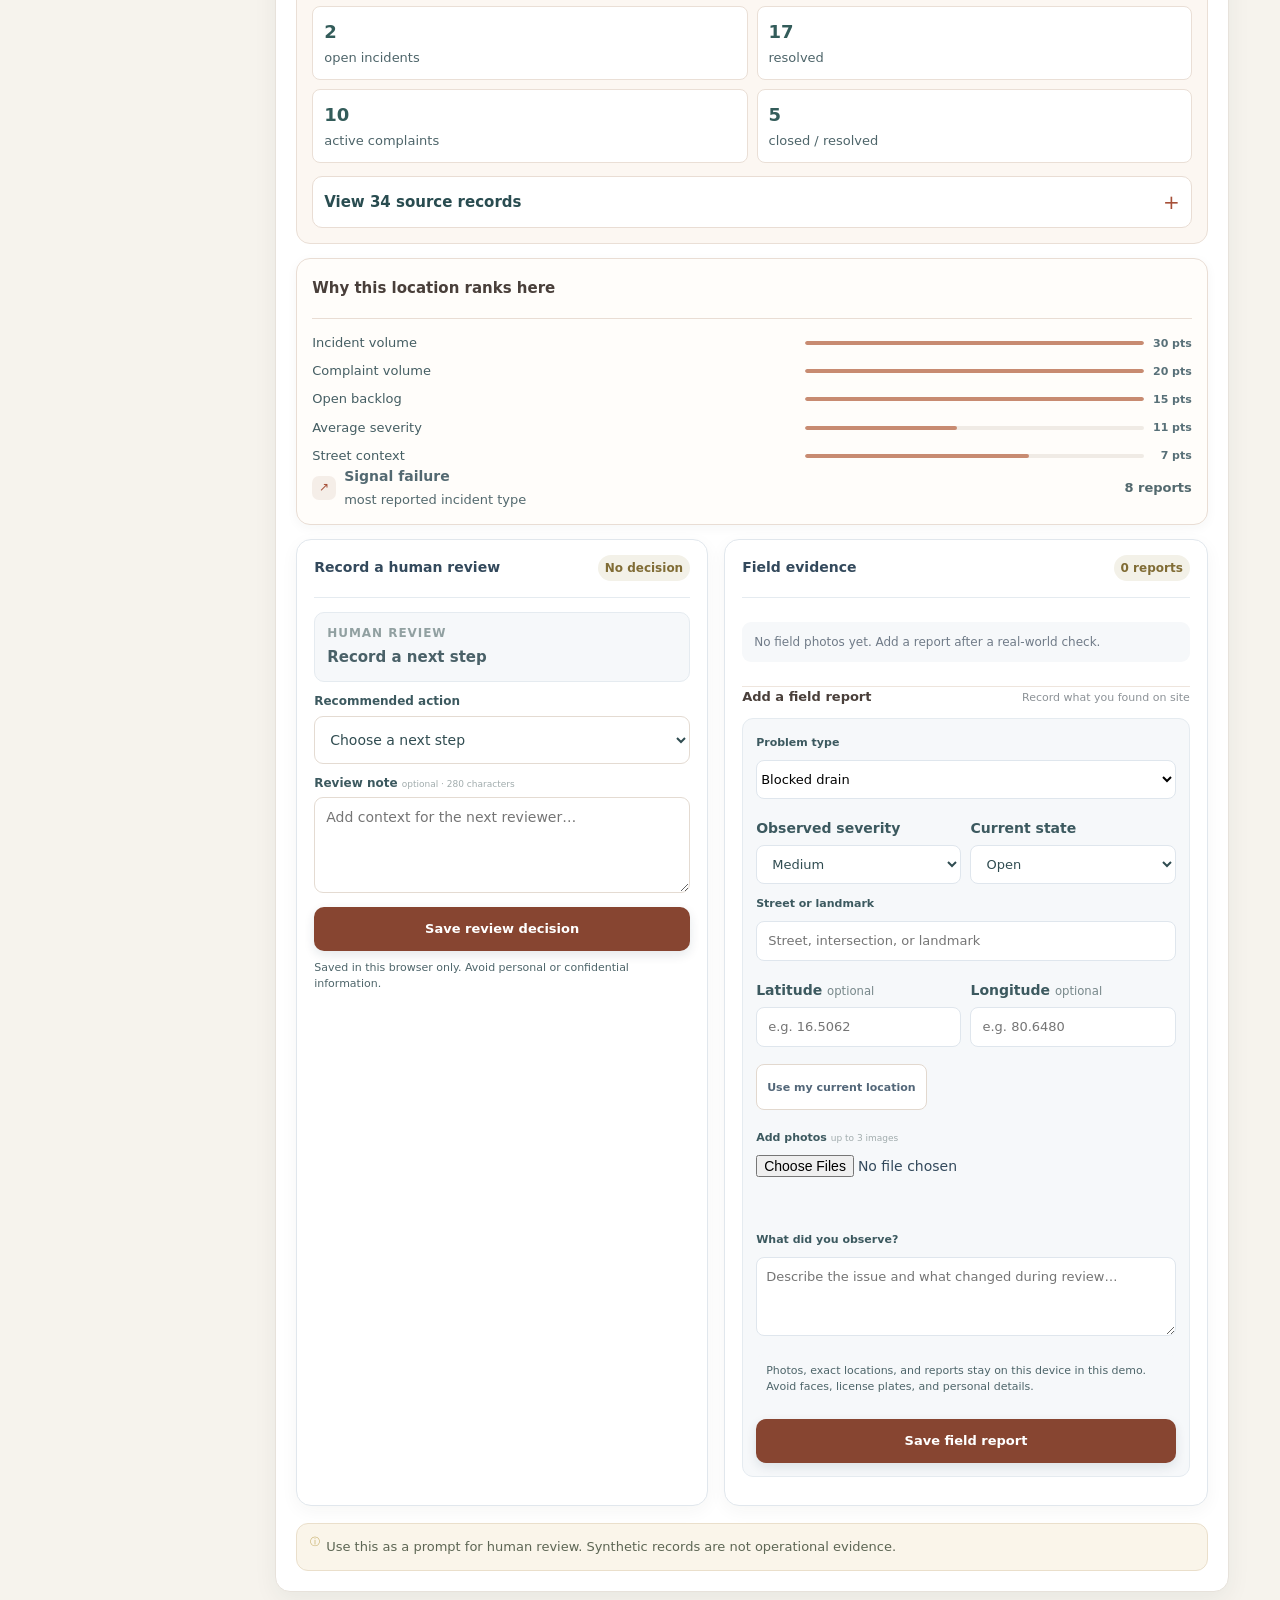
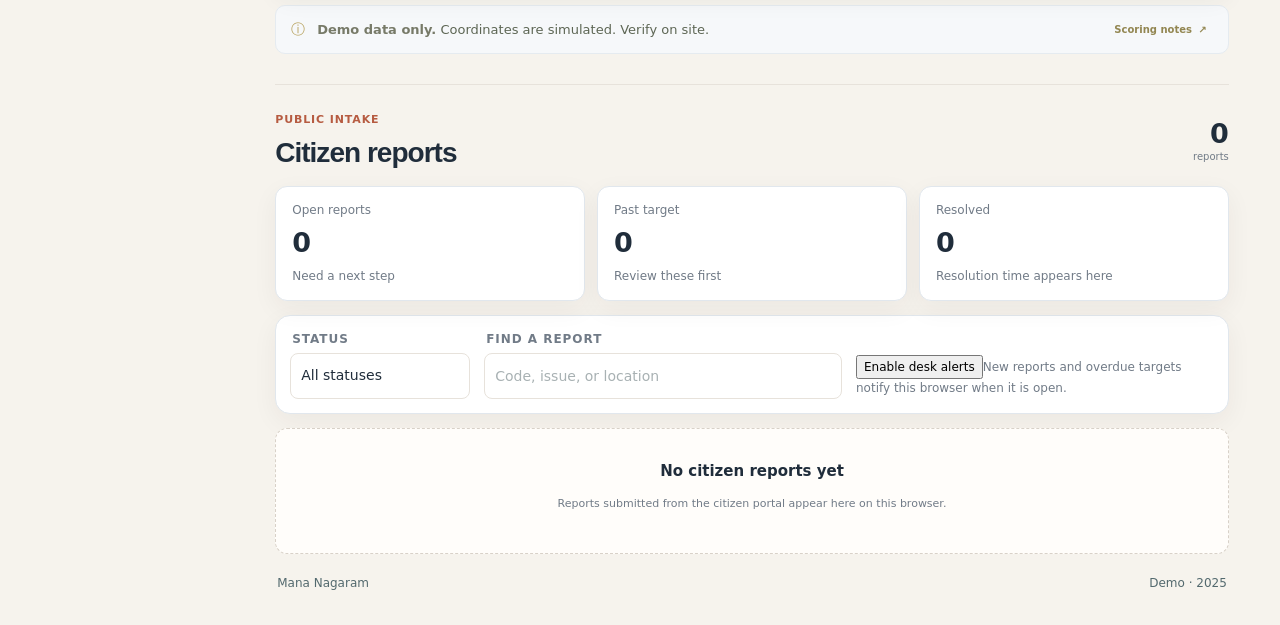
==== commit ff332913: "Remove preset quick task shortcuts" ====
--- a/index.html
+++ b/index.html
@@ -11,7 +11,7 @@
   <link rel="icon" href="favicon.svg" type="image/svg+xml">
   <title>Mana Nagaram | City operations</title>
   <link rel="stylesheet" href="styles.css?v=light-clean-10">
-  <link rel="stylesheet" href="workflow.css?v=quick-agent-1">
+  <link rel="stylesheet" href="workflow.css?v=assistant-no-shortcuts-1">
 </head>
 <body>
   <div class="app-shell">
@@ -53,7 +53,6 @@
         <section class="staff-command card" aria-label="Ask Mana Nagaram">
           <div class="staff-command-heading"><span class="staff-command-icon" aria-hidden="true">✦</span><div class="staff-command-copy"><strong>What can I help you find?</strong><small>Ask in everyday words and I’ll take you there.</small></div></div>
           <form id="adminCommandForm"><label class="sr-only" for="adminCommand">Ask for a task</label><input id="adminCommand" maxlength="180" placeholder="Try “show unresolved complaints” or “open Zone 4”…"><button class="button button-dark" type="submit" aria-label="Go to requested task">Go <span aria-hidden="true">↗</span></button></form>
-          <div class="staff-command-shortcuts" aria-label="Try a quick request"><span>Try:</span><button type="button" data-command="Show unresolved complaints">Unresolved complaints</button><button type="button" data-command="Open zone 4">Open Zone 4</button><button type="button" data-command="Show signals and trends">View trends</button></div>
           <p id="adminCommandResult" aria-live="polite"></p>
         </section>
 
@@ -107,7 +106,7 @@
         </section>
 
         <section class="queue-section" id="queue">
-          <div class="queue-heading"><div><div class="section-kicker">REVIEW WORKLIST</div><h2>Priority queue</h2><p class="section-subtitle">Select a row to view its details.</p></div><div class="queue-tools"><label class="sort-control"><span>Rank by</span><select id="sortBy" aria-label="Rank locations by"><option value="priority">Review index</option><option value="forecast">ML forecast · Q4</option><option value="open">Open workload</option><option value="complaints">Complaints</option><option value="incidents">Incident count</option></select></label><div class="queue-total"><strong id="queueCount">—</strong><span>locations</span></div><span class="queue-reviewed" id="queueReviewCount">— reviewed</span></div></div>
+          <div class="queue-heading"><div><div class="section-kicker">REVIEW WORKLIST</div><h2>Priority queue</h2><p class="section-subtitle">Choose the signal you want to act on first.</p></div><div class="queue-tools"><label class="sort-control"><span>Rank by</span><select id="sortBy" aria-label="Rank locations by"><option value="priority">Balanced priority</option><option value="severity">High / critical risk</option><option value="open">Open workload</option><option value="complaints">Most complaints</option><option value="incidents">Most incidents</option><option value="forecast">Experimental forecast · Q4</option></select></label><div class="queue-total"><strong id="queueCount">—</strong><span>locations</span></div><span class="queue-reviewed" id="queueReviewCount">— reviewed</span></div></div>
           <div class="queue-layout">
             <article class="card table-card">
               <div class="table-topline"><span>LOCATION</span><span>INCIDENTS</span><span>COMPLAINTS</span><span>OPEN ITEMS</span><span>PRIORITY INDEX</span></div>
@@ -208,7 +207,7 @@
 
   <script src="google-maps-config.js?v=1"></script>
   <script src="data.js?v=review-workspace-4"></script>
-  <script src="app.js?v=queue-ten-3"></script>
+  <script src="app.js?v=queue-sort-2"></script>
   <script src="citizen-admin.js?v=complaint-flow-1"></script>
   </body>
 </html>
--- a/workflow.css
+++ b/workflow.css
@@ -135,8 +135,6 @@
 body{font-size:16px}.brand strong{font-size:17px}.brand small{font-size:12px}.side-label,.section-kicker,.eyebrow{font-size:11px}.side-nav a{font-size:14px}.topbar,.breadcrumbs{font-size:13px}.button{font-size:12px}.page-body{font-size:14px}h1{font-size:32px}.subtitle,.section-subtitle{font-size:15px}.staff-command>div strong{font-size:16px}.staff-command>div small,.staff-command>p{font-size:12px}.staff-command input{font-size:14px}.filter-field>span,.sort-control>span,.filter-control>span{font-size:11px}.filter-field input,.filter-field select,.sort-control select,.ask-form input,.filter-control input,.filter-control select{font-size:14px}.metric-card{font-size:13px}.metric-card strong{font-size:26px}.briefing-label{font-size:11px}.briefing-body p#briefingText{font-size:14px;line-height:1.6}.forecast-note{font-size:12px;line-height:1.55}.assistant-label{font-size:16px}.zone-leader,.zone-meta,.zone-index{font-size:12px}.ask-form button,.ask-suggestions button{font-size:12px}.queue-table-head{font-size:10px}.location-row .row-name strong{font-size:14px}.location-row .row-name small{font-size:11px;line-height:1.5}.row-rank,.row-number,.priority-score{font-size:13px}.detail-description{font-size:12px}.detail-stat span{font-size:10px}.detail-stat strong{font-size:16px}.record-item strong,.reason-row,.reason-row strong,.top-issue strong{font-size:11px}.record-item span,.top-issue small,.detail-meta,.detail-section{font-size:11px}.decision-label,.field-input,.decision-foot,.decision-state,.field-report-empty,.field-report-address,.field-report-note{font-size:12px}.decision-panel select,.decision-panel textarea,.field-report-form input,.field-report-form select,.field-report-form textarea{font-size:14px}.inbox-metric span,.inbox-metric small{font-size:12px}.inbox-metric strong{font-size:27px}.inbox-toolbar .filter-control>span,.inbox-toolbar p{font-size:12px}.admin-report-heading>small,.admin-report-meta,.admin-report-form label{font-size:12px}.admin-report-summary h3{font-size:20px}.admin-report-summary>p,.admin-report-summary .admin-report-place{font-size:14px}.admin-report-form input,.admin-report-form select,.admin-report-form textarea{font-size:13px}.admin-save-status,.field-hint{font-size:11px}
 @media(max-width:600px){h1{font-size:28px}.side-nav a{font-size:0}.topbar{font-size:12px}.page-body{font-size:13px}.location-row .row-name small{font-size:10px}.briefing-body p#briefingText{font-size:13px}}
 
-@media(max-width:900px){.staff-command-shortcuts:has(button)~p{grid-row:4}}
-
 /* Split review work into clear, always-visible sections */
 .decision-evidence-grid{grid-template-columns:minmax(0,.92fr) minmax(0,1.08fr);align-items:stretch;gap:16px;margin:14px 0 17px}
 .decision-evidence-grid>.detail-disclosure{display:flex;flex-direction:column;min-width:0;padding:0 17px 15px;border:1px solid #e7ddd4;border-radius:15px;background:#fffdfa;box-shadow:0 5px 18px rgba(45,38,31,.045)}
@@ -166,7 +164,6 @@
 .decision-panel .decision-heading,.field-report-form,.field-report-empty,.field-report-form .decision-foot{background:#f6f8fa;border-color:#e5ebf0}
 .decision-section-heading,.field-report-details{border-color:#e5ebf0;color:#33495c}
 .field-report-form select,.field-report-form input:not([type=file]),.field-report-form textarea{border-color:#dfe6ed}
-.staff-command-shortcuts button{border-color:#dfe6ed;background:#fff}
 .staff-command>p:empty{display:none;min-height:0}
 
 .auth-card{color:var(--ink)}.auth-card h2{font-size:20px}.topbar-right #accountLink{white-space:nowrap}
@@ -183,12 +180,7 @@
 .staff-command input{height:48px;padding:0 15px;border-color:#dfe6ed;border-radius:11px;background:#f9fbfc;font-size:14px}
 .staff-command input::placeholder{color:#8794a2;opacity:1}
 .staff-command form .button{display:inline-flex;align-items:center;justify-content:center;gap:7px;min-width:82px;min-height:48px;padding:0 17px;border-radius:11px;font-size:13px}
-.staff-command-shortcuts{display:flex;align-items:center;flex-wrap:wrap;gap:8px}
-.staff-command-shortcuts>span{margin-right:2px;color:#83909d;font-size:11px;font-weight:650}
-.staff-command-shortcuts button{min-height:32px;padding:0 12px;border:1px solid #e1e7ed;border-radius:999px;background:#fff;color:#455a6d;font:inherit;font-size:12px;font-weight:600;line-height:1;cursor:pointer;transition:background .15s,border-color .15s,color .15s,transform .15s}
-.staff-command-shortcuts button:hover{transform:translateY(-1px);border-color:#b8cbd3;background:#f1f6f7;color:#245866}
-.staff-command-shortcuts button:focus-visible{outline:3px solid #b9d6dc;outline-offset:2px}
 .staff-command>p{grid-column:1;margin:0;color:#526779;font-size:12px;line-height:1.45}
 .staff-command>p:not(:empty){padding:9px 12px;border-radius:9px;background:#f3f7f8}
-@media(max-width:680px){.staff-command{gap:10px;padding:15px}.staff-command form{flex-direction:row}.staff-command form .button{min-height:44px}.staff-command input{height:44px}.staff-command-shortcuts{gap:6px}.staff-command-shortcuts button{min-height:30px;padding:0 10px}}
+@media(max-width:680px){.staff-command{gap:10px;padding:15px}.staff-command form{flex-direction:row}.staff-command form .button{min-height:44px}.staff-command input{height:44px}}
 @media(max-width:420px){.staff-command-copy small{max-width:250px}.staff-command form .button{min-width:58px;padding:0 12px}}
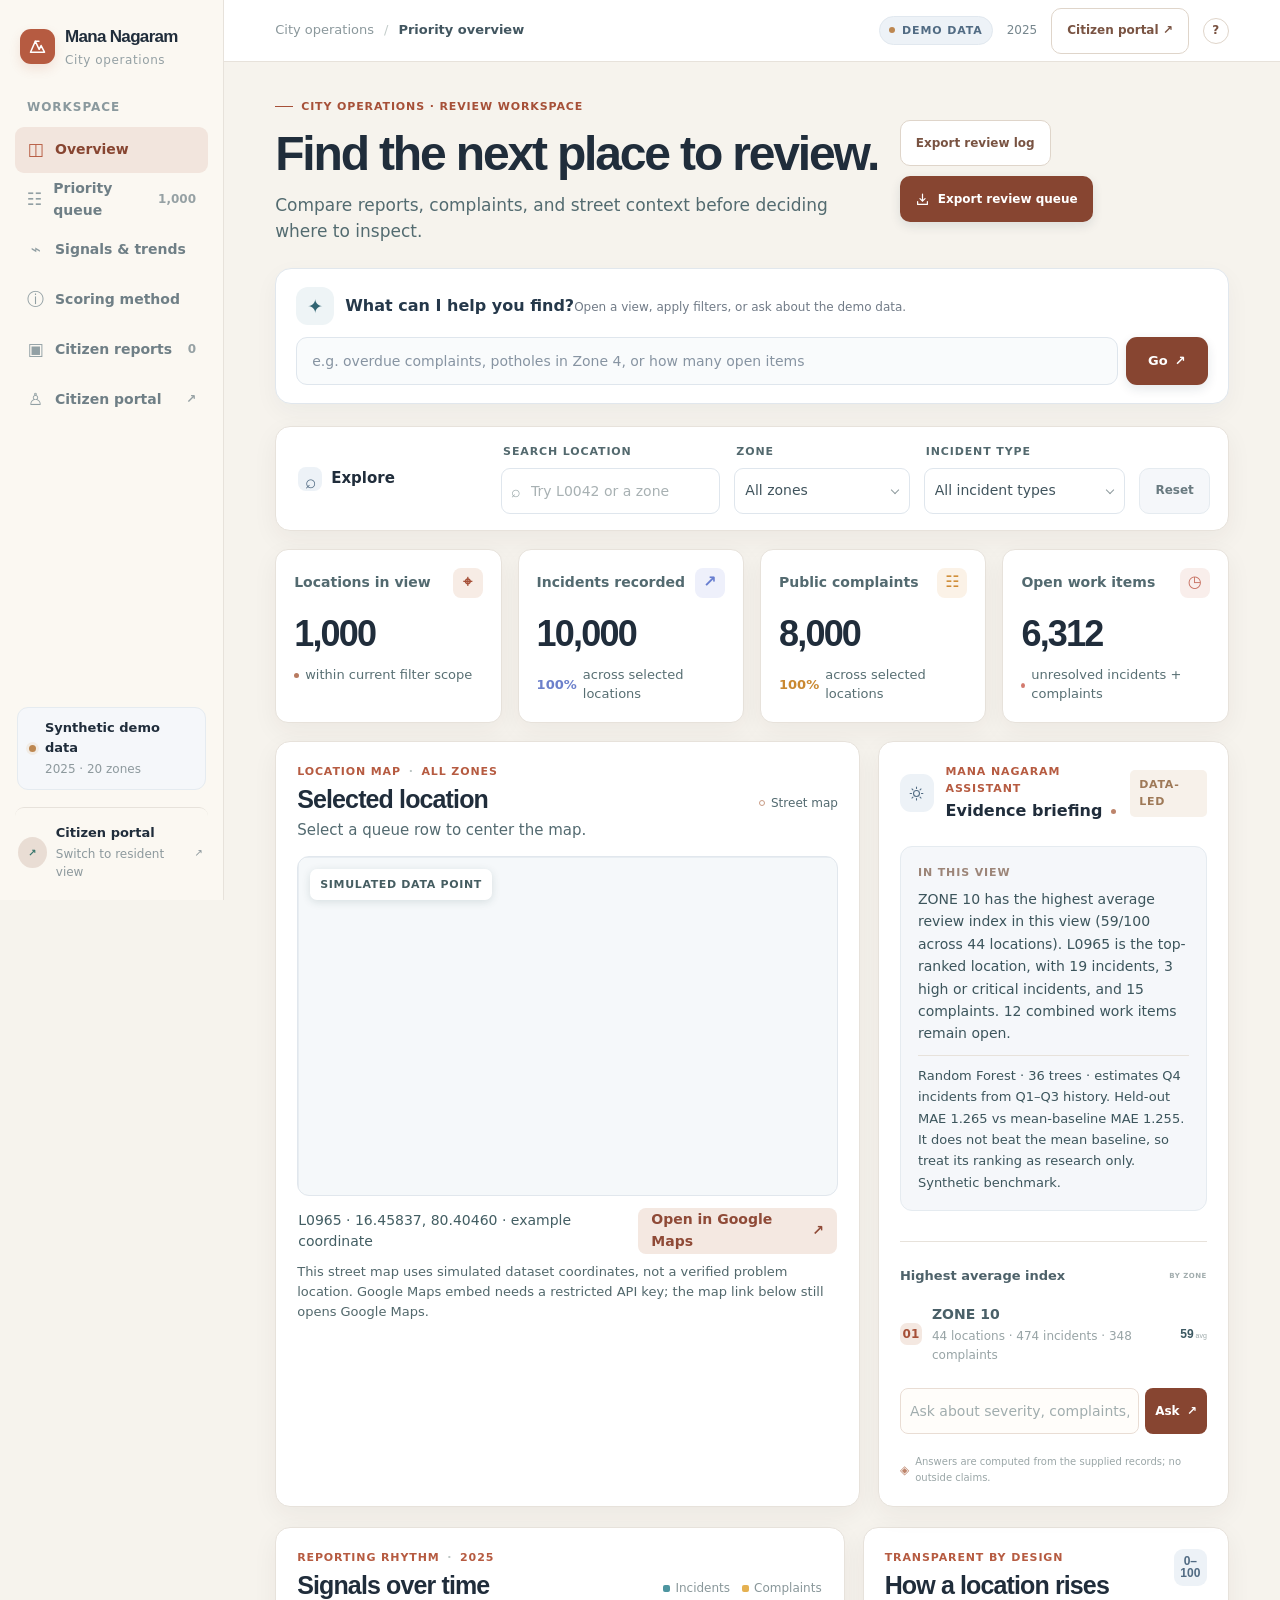
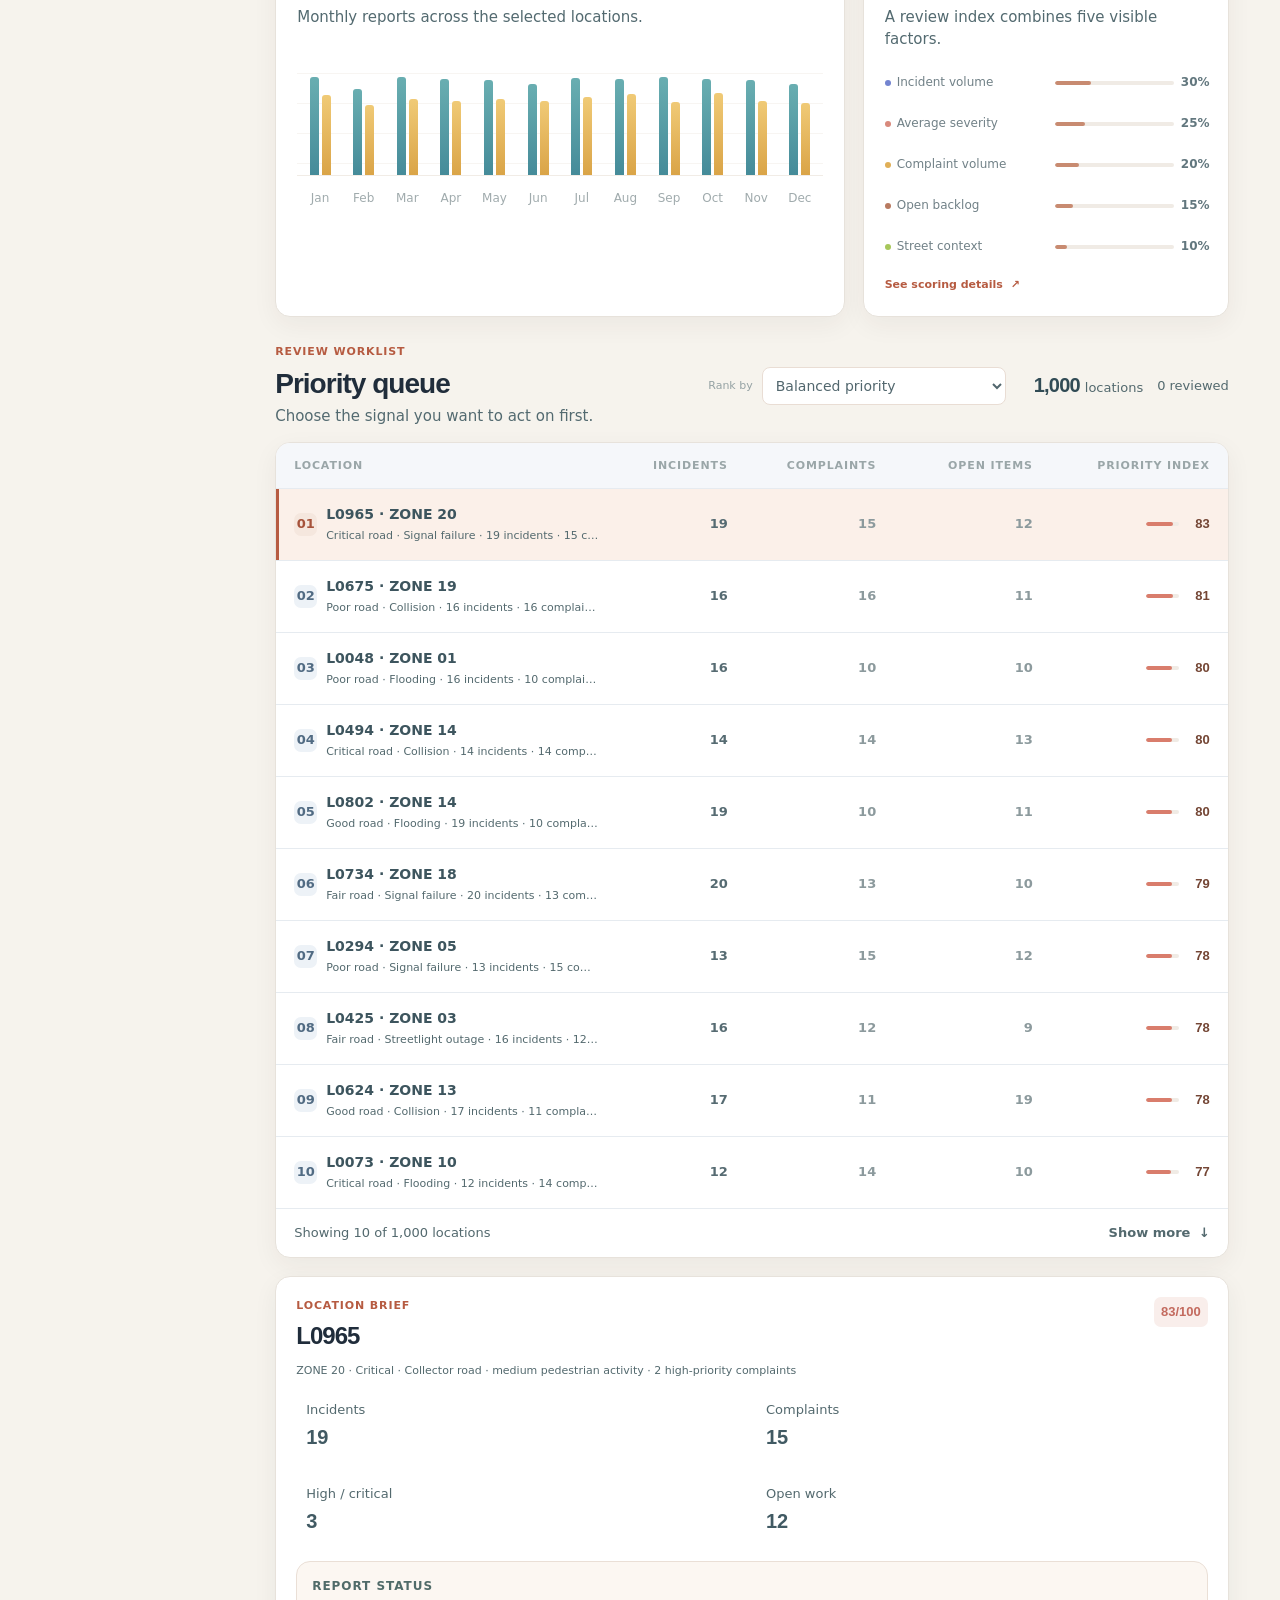
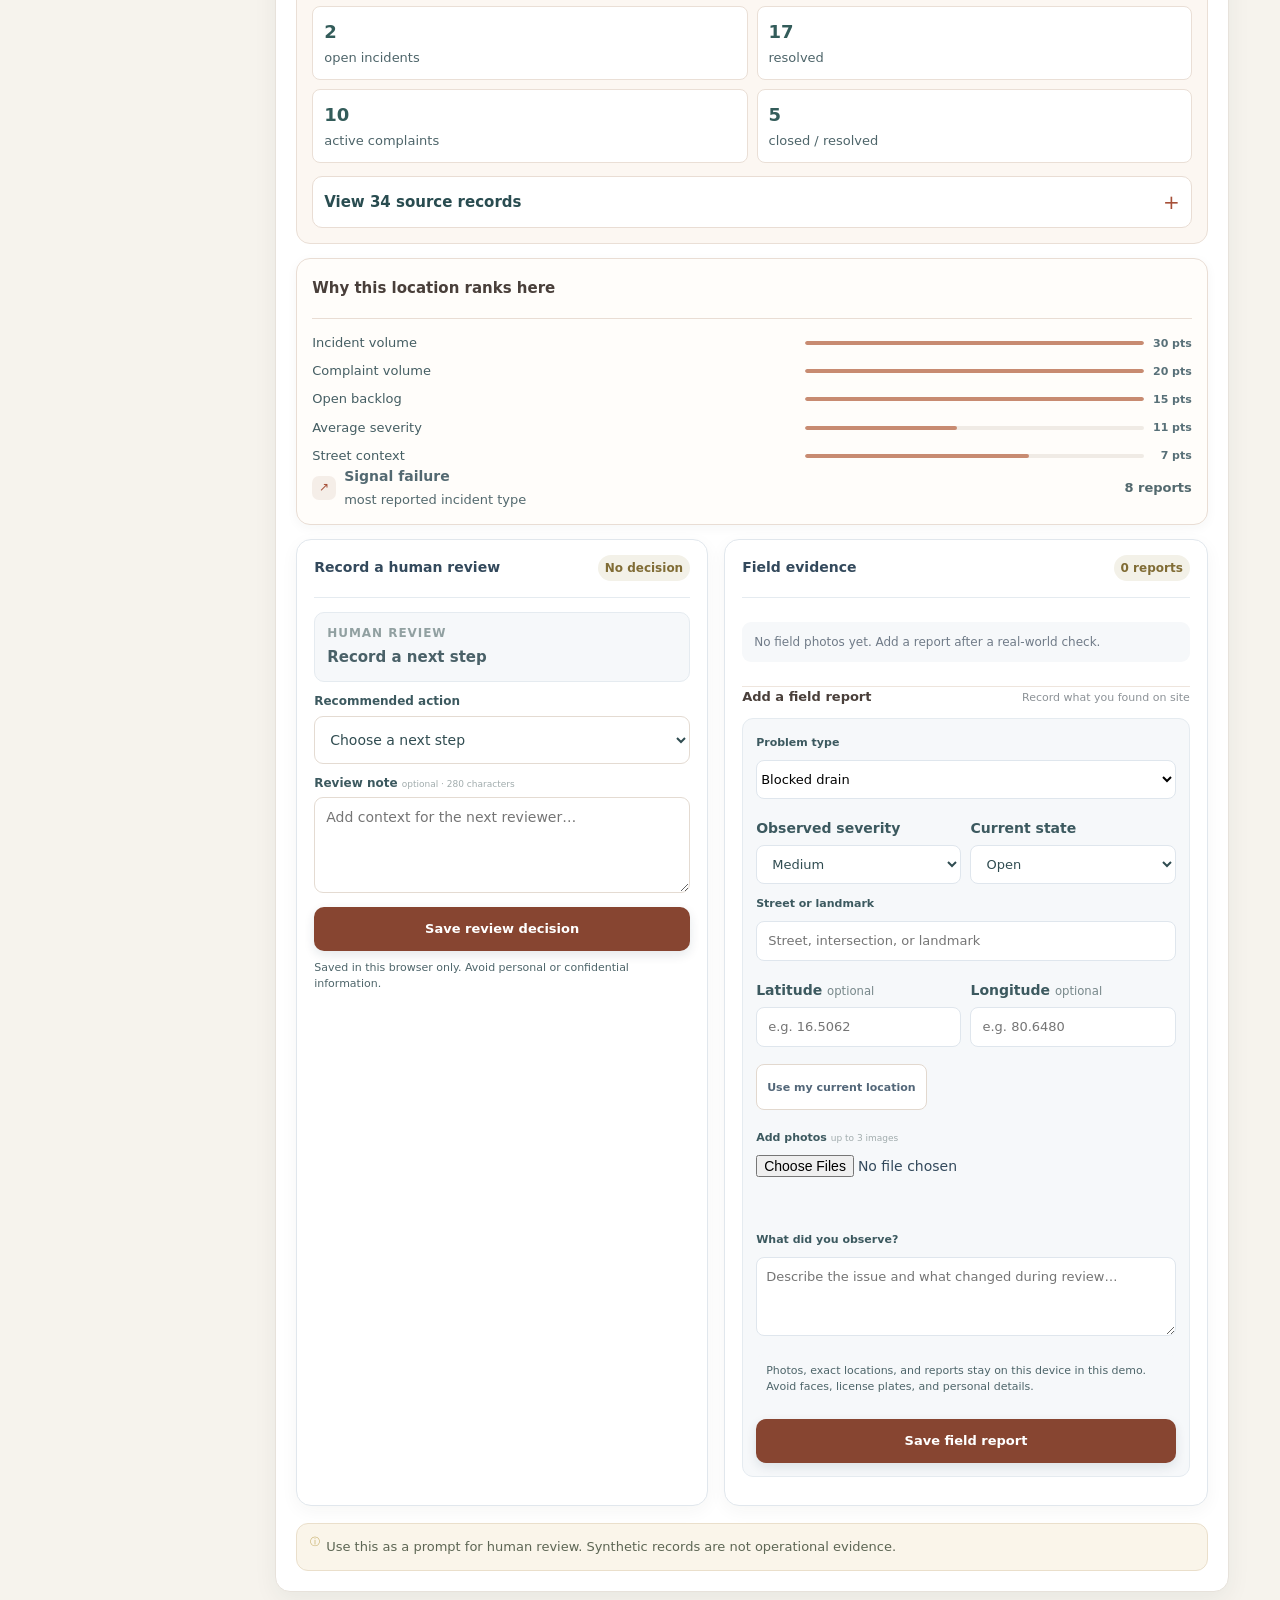
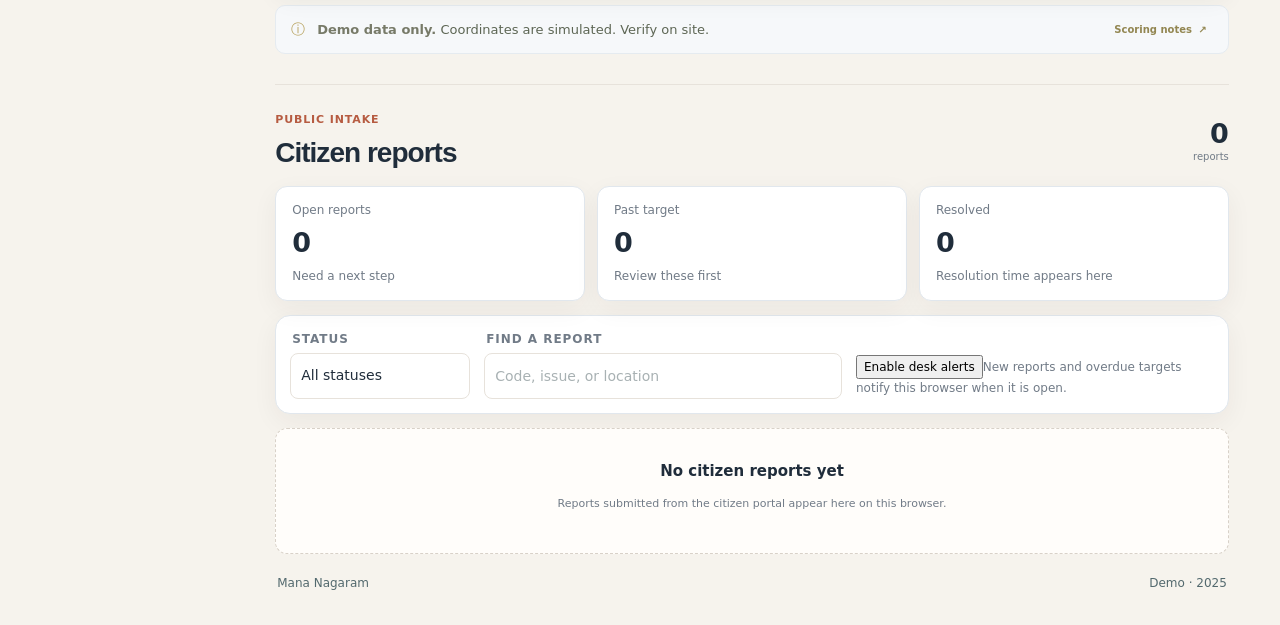
==== commit 333c1aaa: "Improve natural language task routing" ====
--- a/index.html
+++ b/index.html
@@ -51,8 +51,8 @@
         </section>
 
         <section class="staff-command card" aria-label="Ask Mana Nagaram">
-          <div class="staff-command-heading"><span class="staff-command-icon" aria-hidden="true">✦</span><div class="staff-command-copy"><strong>What can I help you find?</strong><small>Ask in everyday words and I’ll take you there.</small></div></div>
-          <form id="adminCommandForm"><label class="sr-only" for="adminCommand">Ask for a task</label><input id="adminCommand" maxlength="180" placeholder="Try “show unresolved complaints” or “open Zone 4”…"><button class="button button-dark" type="submit" aria-label="Go to requested task">Go <span aria-hidden="true">↗</span></button></form>
+          <div class="staff-command-heading"><span class="staff-command-icon" aria-hidden="true">✦</span><div class="staff-command-copy"><strong>What can I help you find?</strong><small>Open a view, apply filters, or ask about the demo data.</small></div></div>
+          <form id="adminCommandForm"><label class="sr-only" for="adminCommand">Ask for a task</label><input id="adminCommand" maxlength="180" placeholder="e.g. overdue complaints, potholes in Zone 4, or how many open items"><button class="button button-dark" type="submit" aria-label="Go to requested task">Go <span aria-hidden="true">↗</span></button></form>
           <p id="adminCommandResult" aria-live="polite"></p>
         </section>
 
@@ -185,7 +185,7 @@
         <section class="citizen-inbox-section" id="citizenInbox">
           <div class="queue-heading"><div><div class="section-kicker">PUBLIC INTAKE</div><h2>Citizen reports</h2></div><div class="inbox-total"><strong id="citizenInboxTotal">0</strong><span>reports</span></div></div>
           <div class="inbox-metrics" id="citizenInboxMetrics"></div>
-          <div class="inbox-toolbar card"><label class="filter-control"><span>Status</span><div class="control-wrap"><select id="citizenStatusFilter"><option value="all">All statuses</option><option value="open">Open reports</option><option>Received</option><option>Under review</option><option>Scheduled</option><option>Resolved</option><option>Not actionable</option></select></div></label><label class="filter-control"><span>Find a report</span><div class="control-wrap"><input id="citizenReportSearch" type="search" placeholder="Code, issue, or location"></div></label><p><button class="notification-toggle" id="enableDeskNotifications" type="button">Enable desk alerts</button><span>New reports and overdue targets notify this browser when it is open.</span></p></div>
+          <div class="inbox-toolbar card"><label class="filter-control"><span>Status</span><div class="control-wrap"><select id="citizenStatusFilter"><option value="all">All statuses</option><option value="open">Open reports</option><option value="overdue">Past target</option><option>Received</option><option>Under review</option><option>Scheduled</option><option>Resolved</option><option>Not actionable</option></select></div></label><label class="filter-control"><span>Find a report</span><div class="control-wrap"><input id="citizenReportSearch" type="search" placeholder="Code, issue, or location"></div></label><p><button class="notification-toggle" id="enableDeskNotifications" type="button">Enable desk alerts</button><span>New reports and overdue targets notify this browser when it is open.</span></p></div>
           <div class="citizen-admin-list" id="citizenReportList"></div>
           <datalist id="assigneeOptions"><option value="Asha Rao"><option value="Vikram Singh"><option value="Meera Iyer"><option value="Arjun Kumar"><option value="Sneha Das"><option value="Ravi Kumar"><option value="Pooja Nair"><option value="Operations desk"></datalist>
         </section>
@@ -208,6 +208,6 @@
   <script src="google-maps-config.js?v=1"></script>
   <script src="data.js?v=review-workspace-4"></script>
   <script src="app.js?v=queue-sort-2"></script>
-  <script src="citizen-admin.js?v=complaint-flow-1"></script>
+  <script src="citizen-admin.js?v=command-router-3"></script>
   </body>
 </html>
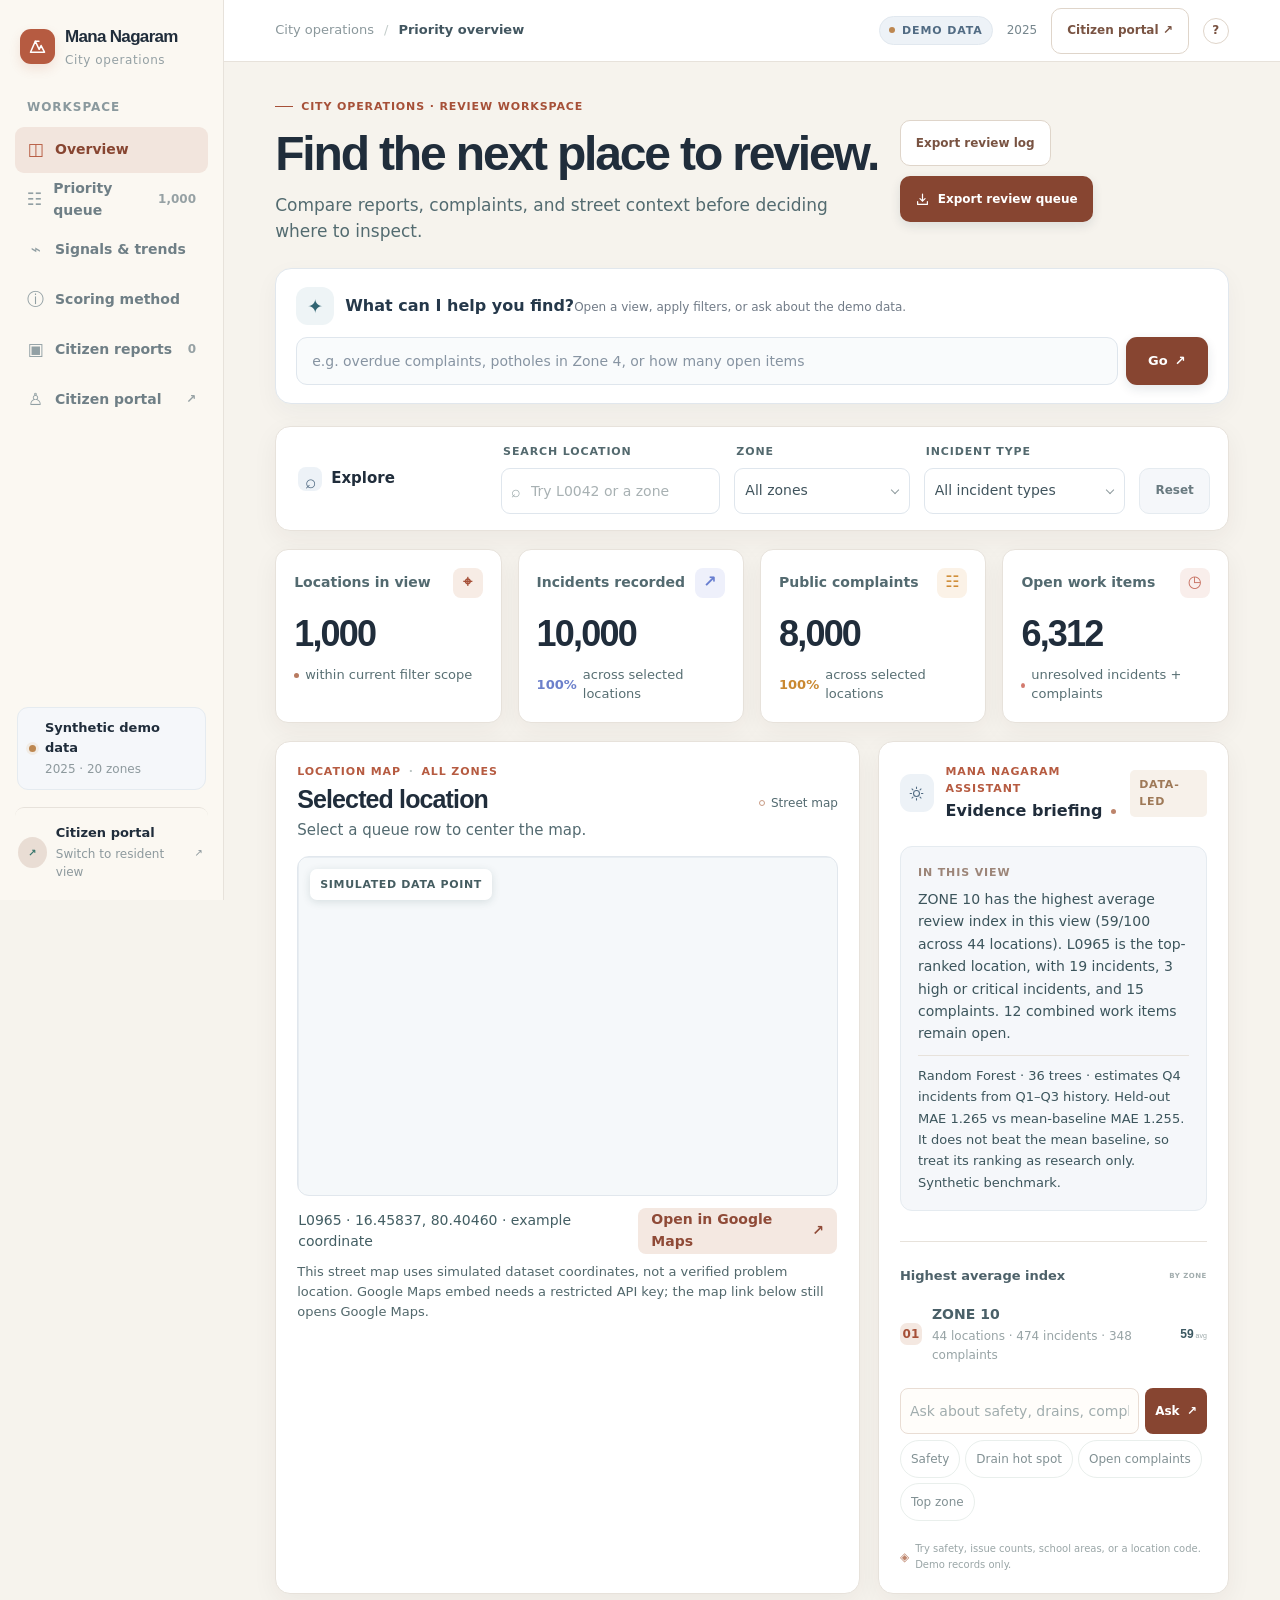
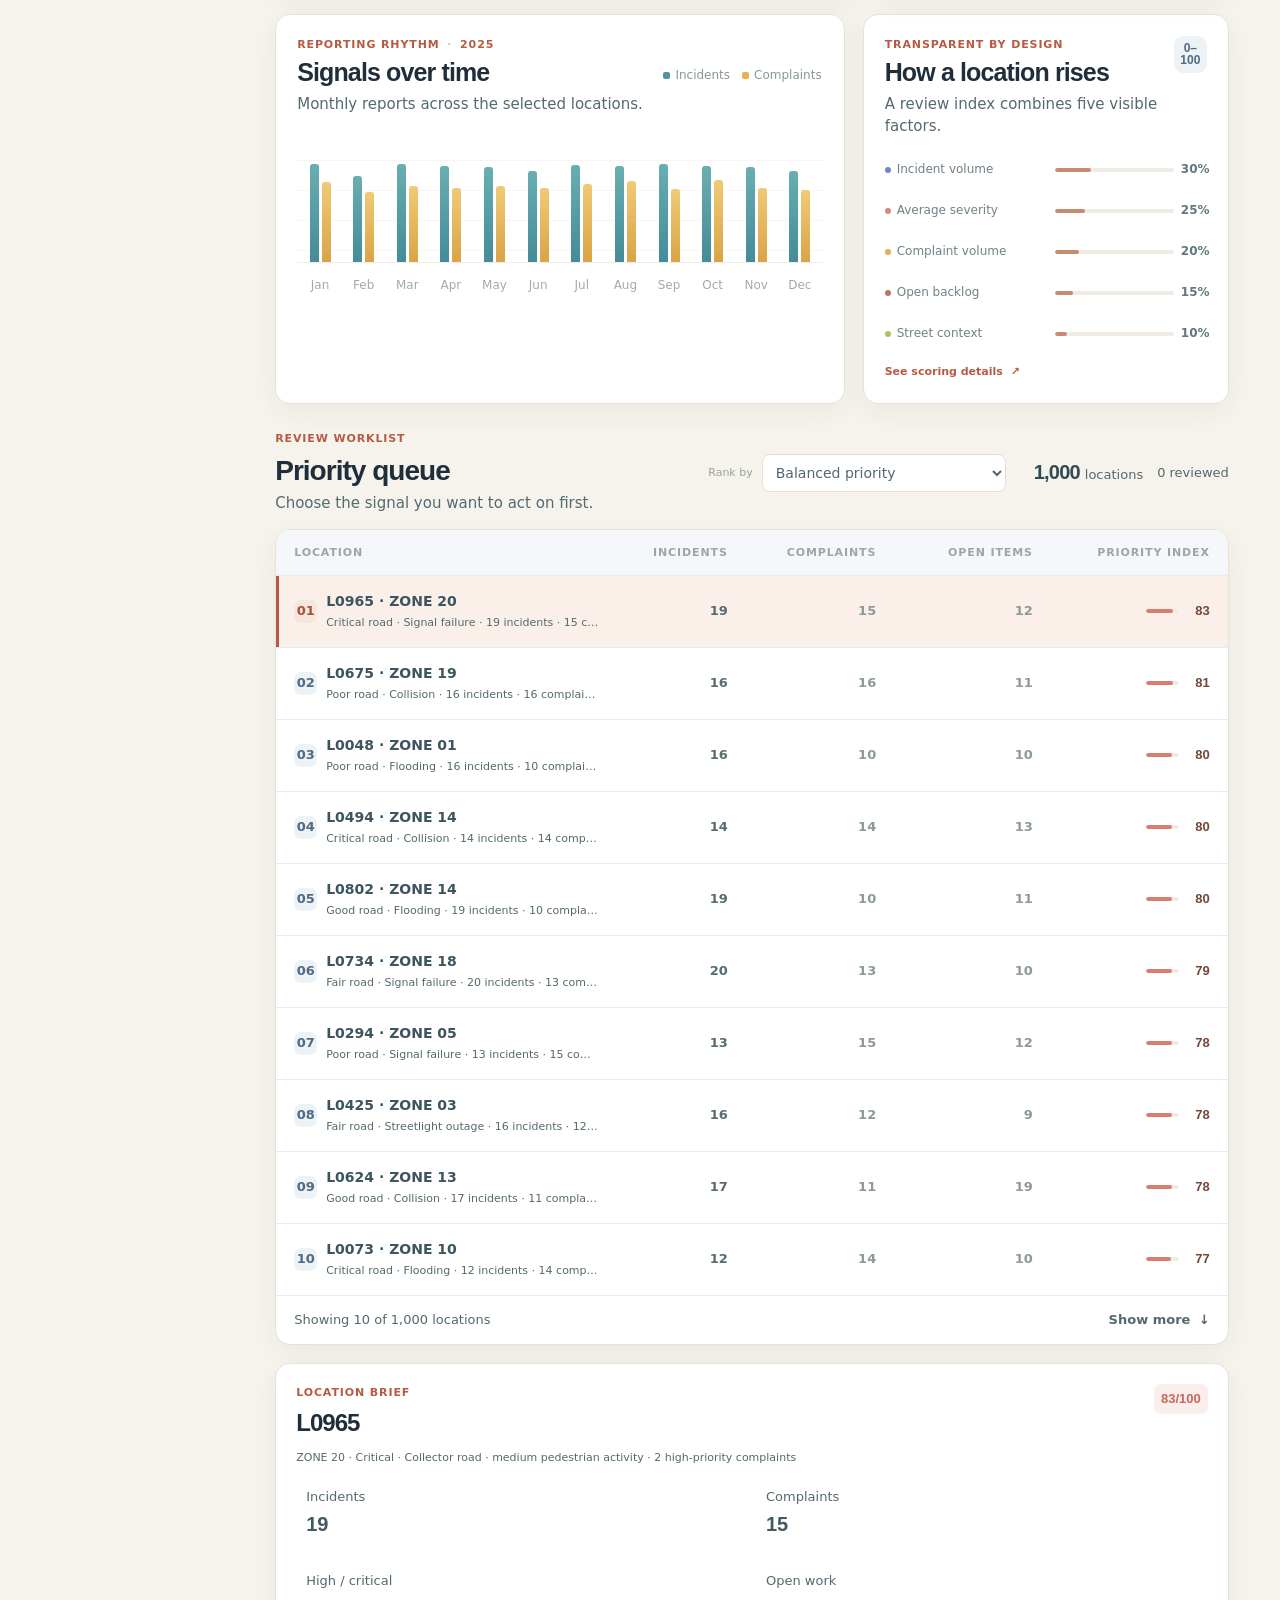
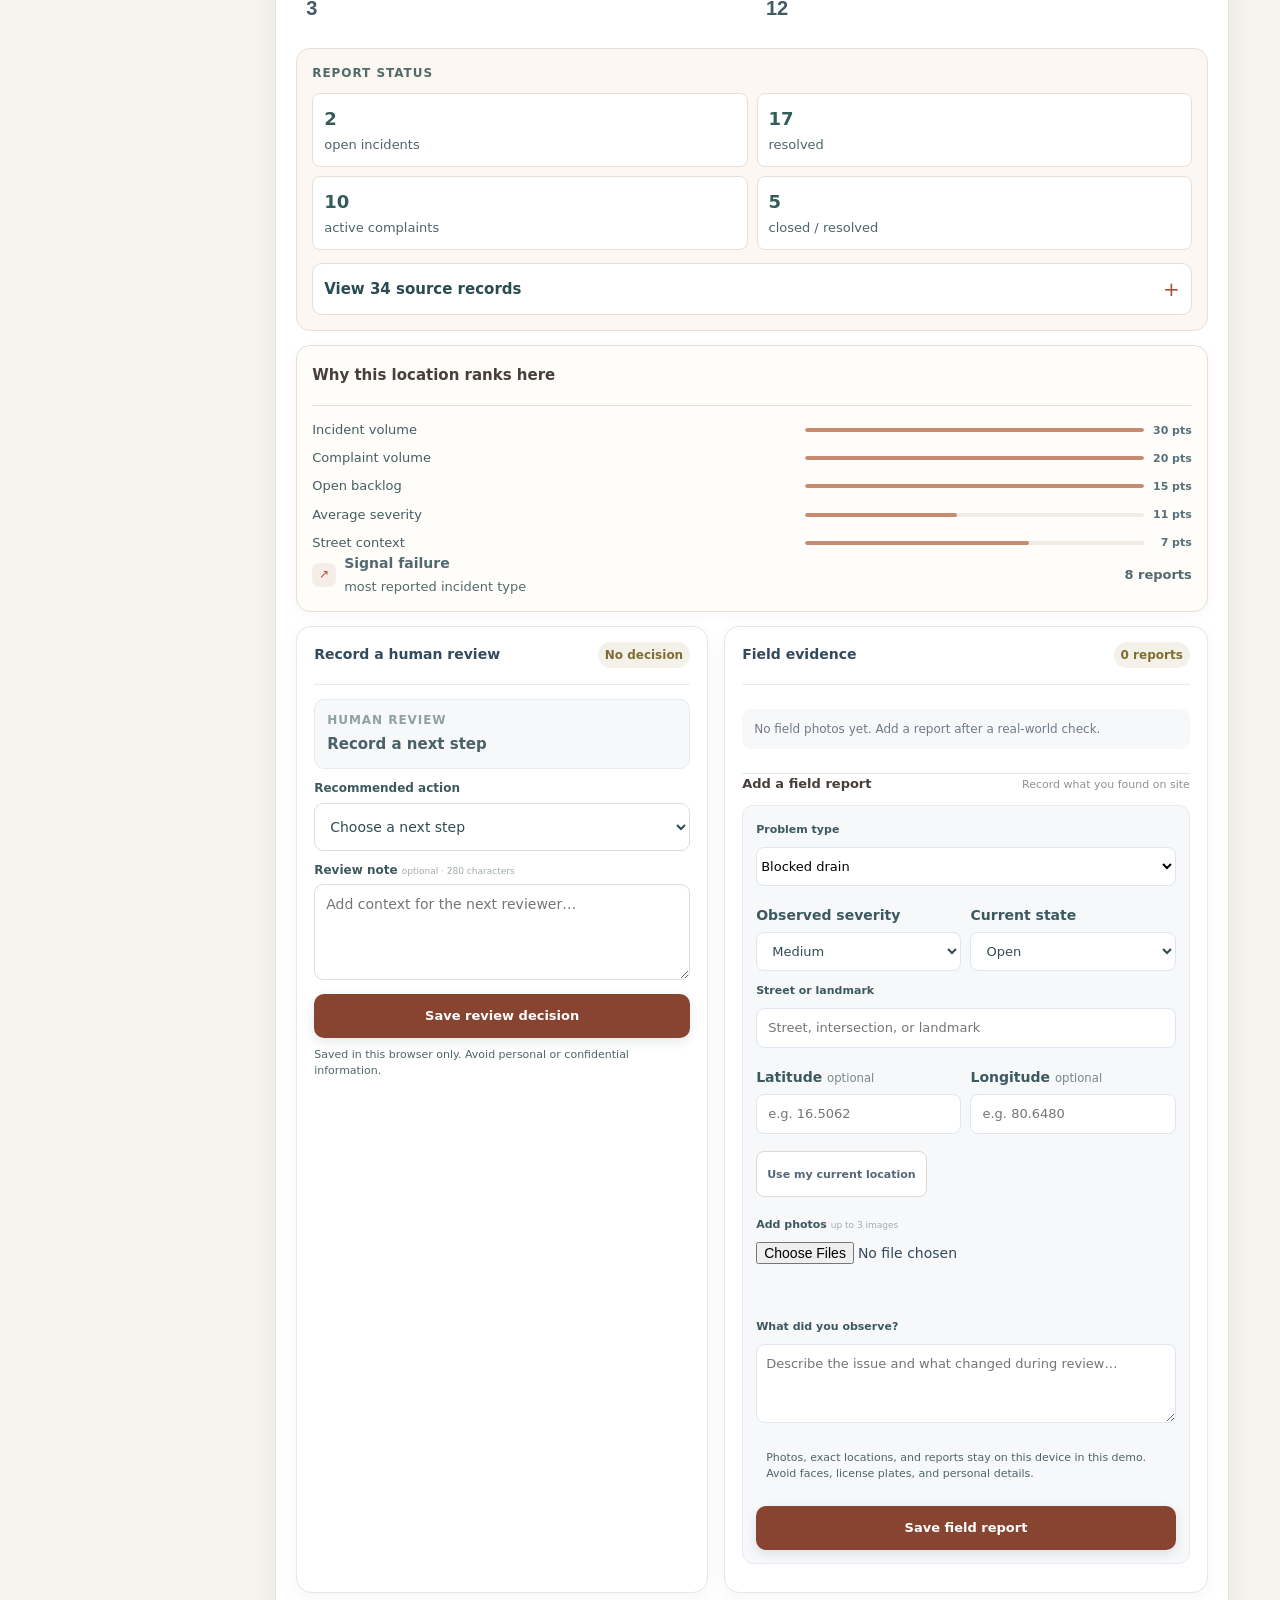
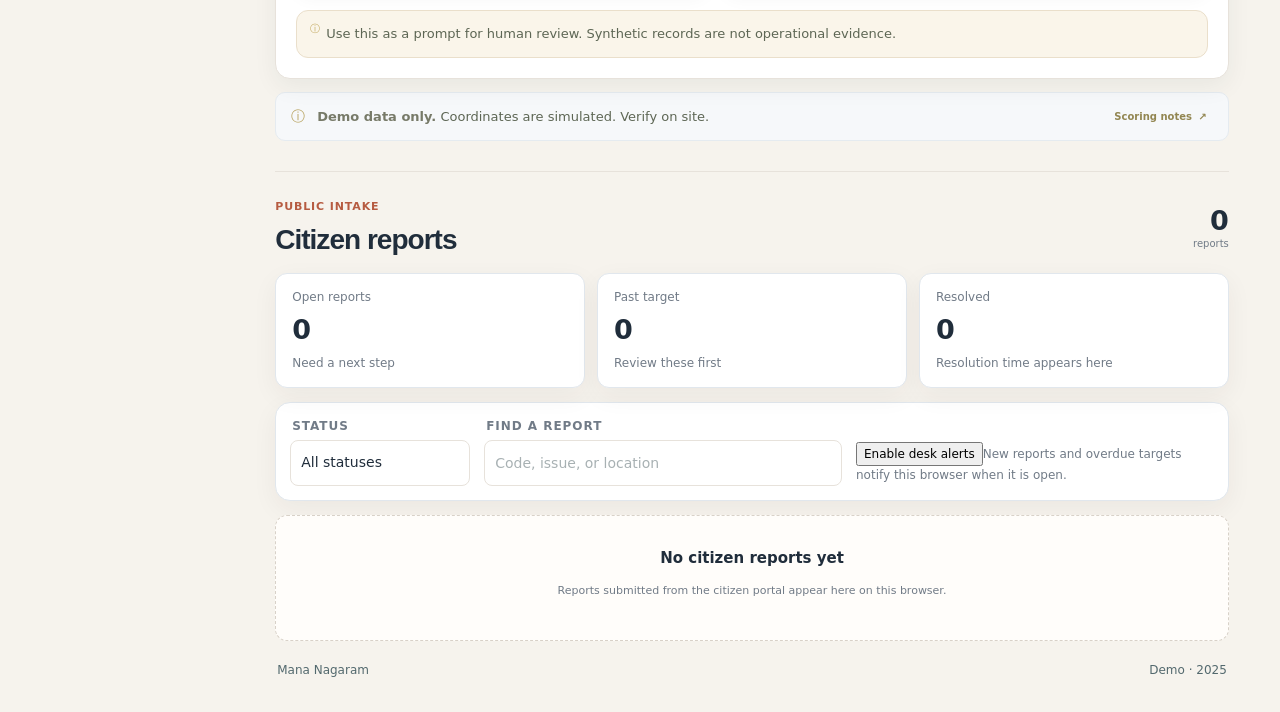
==== commit 4b7fe8ad: "Make evidence assistant actions discoverable" ====
--- a/index.html
+++ b/index.html
@@ -85,8 +85,9 @@
               <div class="assistant-explore-body">
                 <div class="zone-leaders-head"><span>Highest average index</span><span>BY ZONE</span></div>
                 <div class="zone-leaders" id="zoneLeaders"></div>
-                <form class="ask-form" id="assistantForm"><label class="sr-only" for="assistantInput">Ask Mana Nagaram about the records</label><input id="assistantInput" type="text" placeholder="Ask about severity, complaints, or a zone…" autocomplete="off"><button type="submit" aria-label="Ask Mana Nagaram">Ask <span>↗</span></button></form>
-                <div class="assistant-foot"><span class="shield-icon">◈</span><span>Answers are computed from the supplied records; no outside claims.</span></div>
+                <form class="ask-form" id="assistantForm"><label class="sr-only" for="assistantInput">Ask Mana Nagaram about the records</label><input id="assistantInput" type="text" placeholder="Ask about safety, drains, complaints, or a zone…" autocomplete="off"><button type="submit" aria-label="Ask Mana Nagaram">Ask <span>↗</span></button></form>
+                <div class="ask-suggestions" role="group" aria-label="Quick questions"><button type="button" data-question="security">Safety</button><button type="button" data-question="most drain reports">Drain hot spot</button><button type="button" data-question="how many open complaints">Open complaints</button><button type="button" data-question="which zone has highest average index">Top zone</button></div>
+                <div class="assistant-foot"><span class="shield-icon">◈</span><span>Try safety, issue counts, school areas, or a location code. Demo records only.</span></div>
               </div>
             </section>
           </article>
@@ -207,7 +208,7 @@
 
   <script src="google-maps-config.js?v=1"></script>
   <script src="data.js?v=review-workspace-4"></script>
-  <script src="app.js?v=queue-sort-2"></script>
+  <script src="app.js?v=assistant-answers-2"></script>
   <script src="citizen-admin.js?v=command-router-3"></script>
   </body>
 </html>
